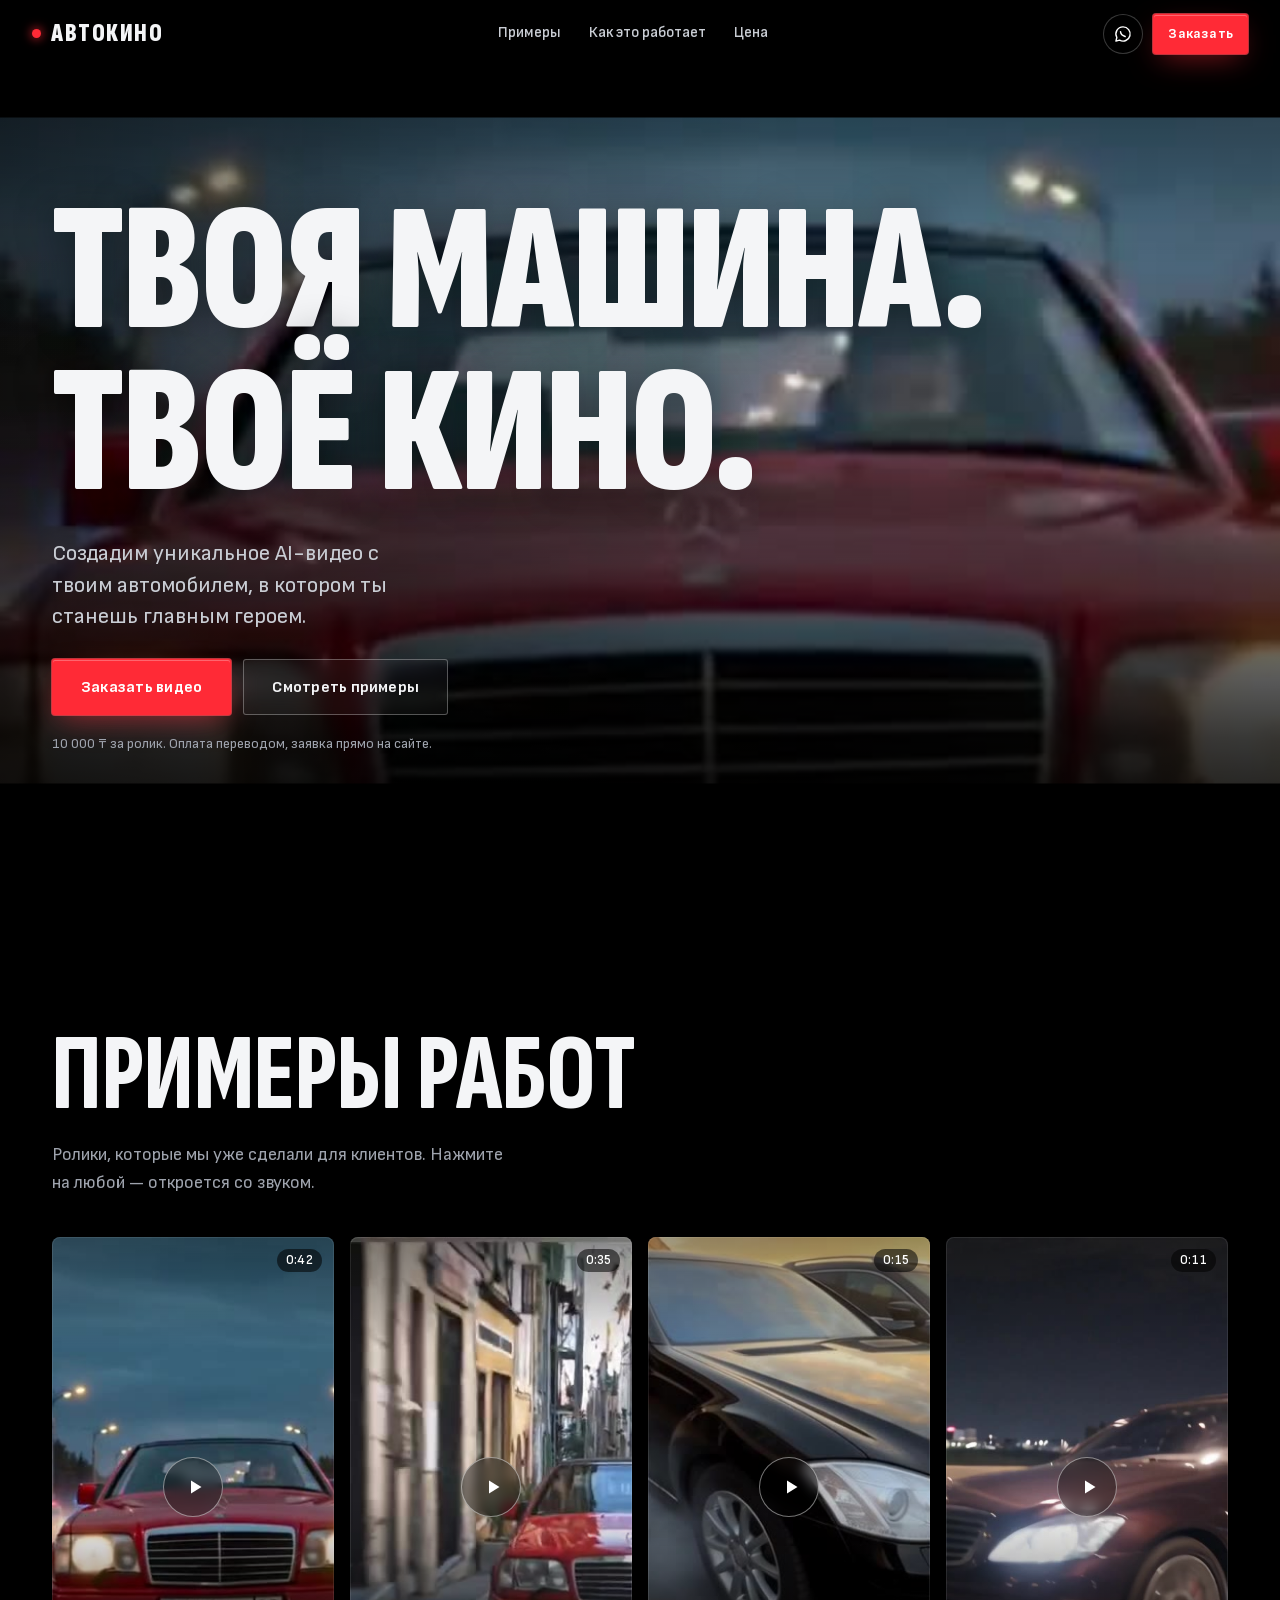
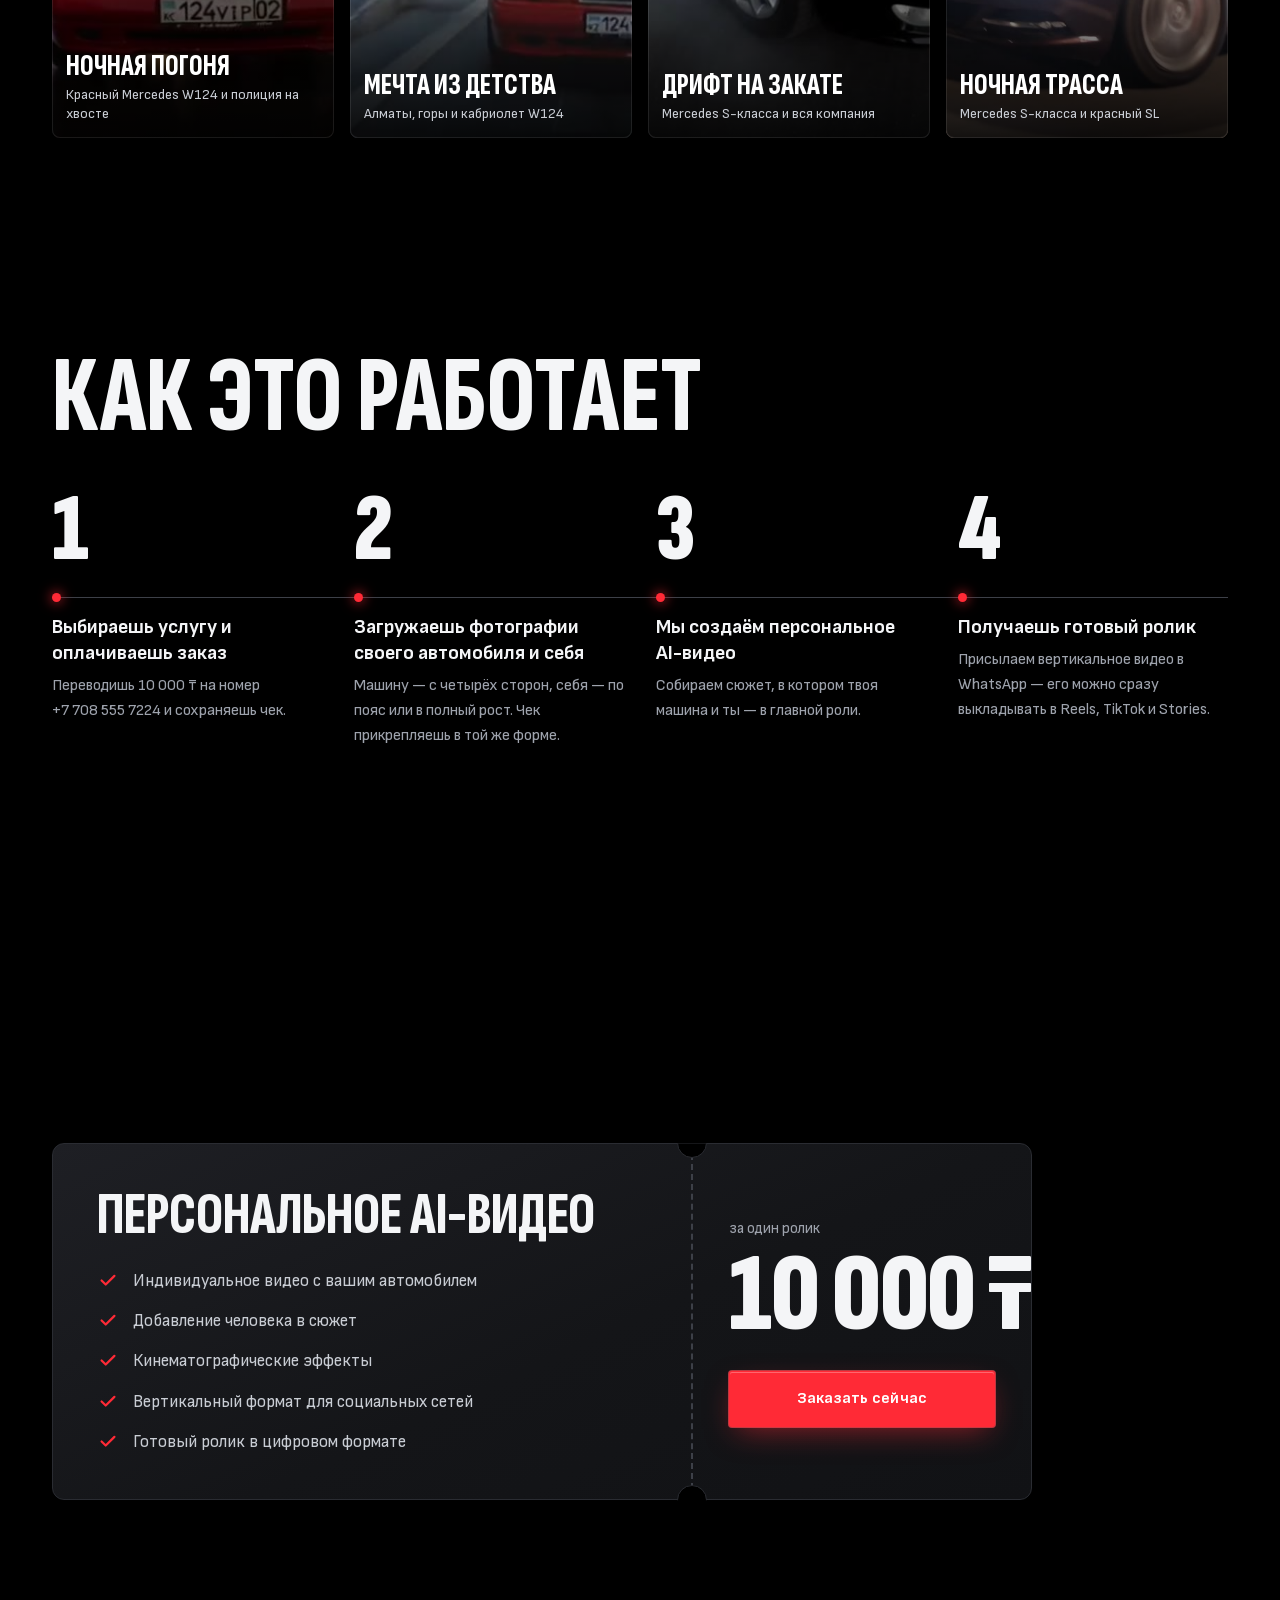
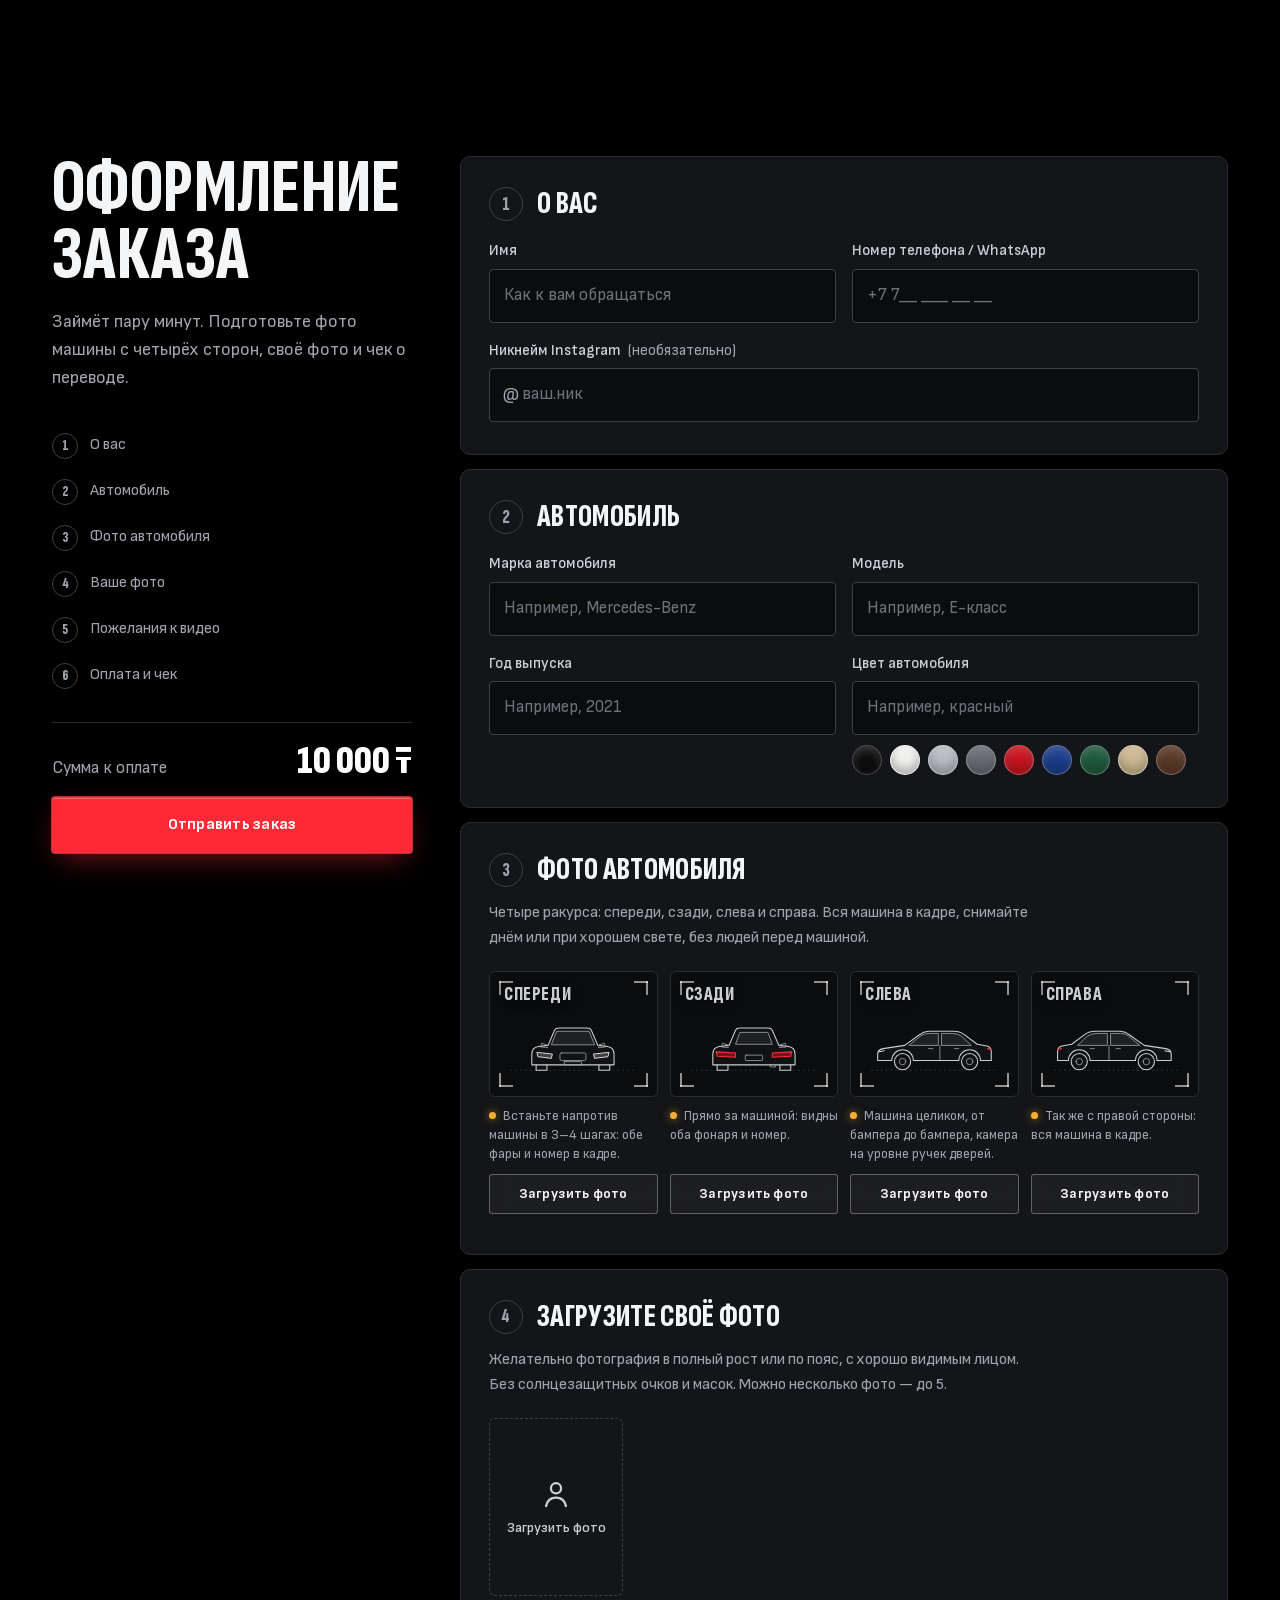
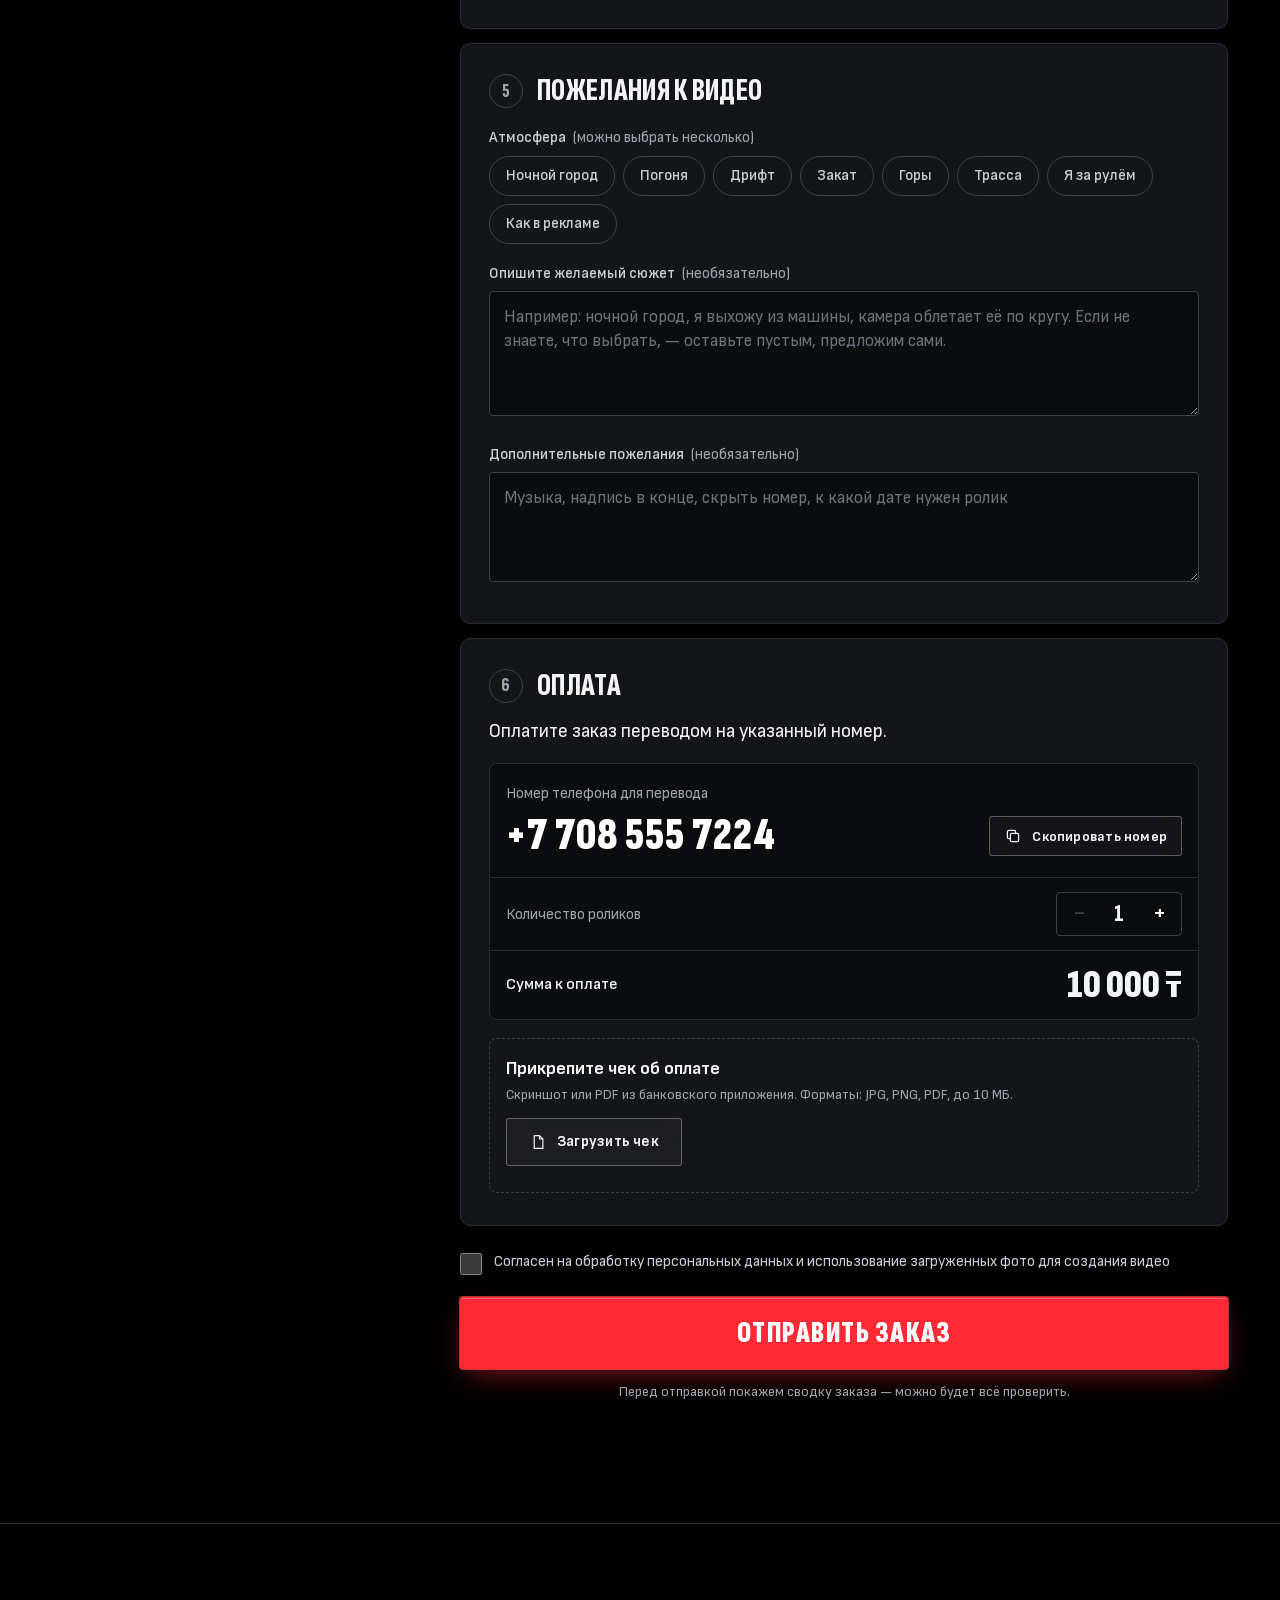
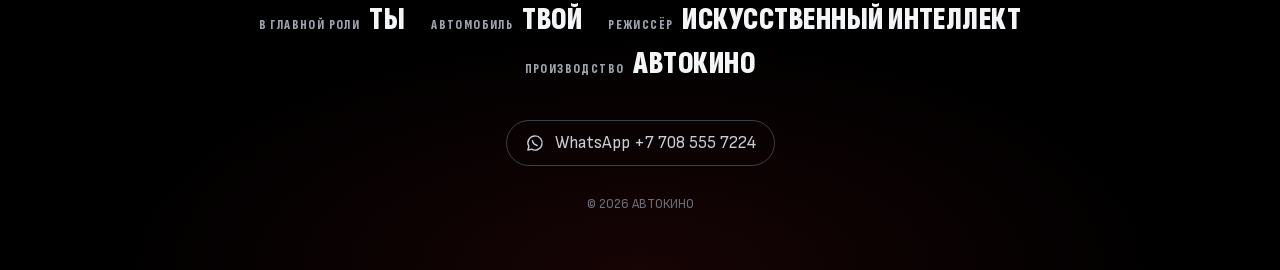
==== autokino/index.html @ 1fabe67d "Add АВТОКИНО: AI car video ordering site with admin and Apps Script backend - Landing: cinematic her" ====
<!doctype html>
<html lang="ru">
<head>
<meta charset="utf-8">
<meta name="viewport" content="width=device-width, initial-scale=1, viewport-fit=cover">
<title>АВТОКИНО — AI-видео с вашим автомобилем</title>
<meta name="description" content="Персональное кинематографичное AI-видео с вашим автомобилем и вами в главной роли. Вертикальный формат для Reels и TikTok. Заказ онлайн за пару минут.">
<meta name="theme-color" content="#000000">
<script>document.documentElement.classList.add('js')</script>
<meta property="og:type" content="website">
<meta property="og:title" content="Твоя машина. Твоё кино.">
<meta property="og:description" content="AI-видео с твоим автомобилем, в котором ты — главный герой.">
<meta property="og:image" content="https://klod358-bot.github.io/RaportsClients/autokino/assets/img/og.jpg">
<meta property="og:locale" content="ru_RU">
<link rel="icon" href="assets/img/favicon.svg" type="image/svg+xml">
<link rel="preload" as="image" href="assets/img/hero.jpg" media="(orientation: landscape)">
<link rel="preload" as="image" href="assets/img/hero-vertical.jpg" media="(orientation: portrait)">
<link rel="preload" href="assets/fonts/sofia-sans-xc-900.woff" as="font" type="font/woff" crossorigin>
<link rel="preload" href="assets/fonts/sofia-sans-400.woff" as="font" type="font/woff" crossorigin>
<link rel="stylesheet" href="assets/css/site.css">
<script src="config.js"></script>
</head>
<body>
<a class="skip" href="#order">Перейти к заказу</a>

<!-- Силуэты автомобиля для подсказок по ракурсам -->
<svg width="0" height="0" style="position:absolute" aria-hidden="true" focusable="false">
  <symbol id="car-side" viewBox="0 0 240 112">
    <path class="g-ground" d="M4 104H236"/>
    <path class="g-body" d="M16 86V74q0-8 10-10l40-6 28-20q6-5 16-6h46q12 0 20 6l24 18 18 3q8 2 8 11v16h-20a20 20 0 0 0-40 0H82a20 20 0 0 0-40 0Z"/>
    <path class="g-glass" d="M74 58l22-18q5-4 14-4h18v22ZM134 36h20q10 0 17 5l18 17h-55Z"/>
    <path class="g-line" d="M131 58v26M110 64h8M158 64h8"/>
    <path class="g-lamp" d="M18 70l10-2"/>
    <path class="g-tail" d="M219 64l7 2"/>
    <circle class="g-body" cx="62" cy="88" r="15"/><circle class="g-line" cx="62" cy="88" r="6"/>
    <circle class="g-body" cx="186" cy="88" r="15"/><circle class="g-line" cx="186" cy="88" r="6"/>
  </symbol>
  <symbol id="car-front" viewBox="0 0 240 112">
    <path class="g-ground" d="M4 104H236"/>
    <path class="g-body" d="M44 94V74q0-12 12-14l18-2 12-28q2-4 8-4h52q6 0 8 4l12 28 18 2q12 2 12 14v20Z"/>
    <path class="g-body" d="M52 94v10h20V94M168 94v10h20V94"/>
    <path class="g-glass" d="M80 57l10-25h60l10 25Z"/>
    <path class="g-lamp" d="M54 71l28 3-2 8-24-3ZM186 71l-28 3 2 8 24-3Z"/>
    <rect class="g-line" x="96" y="72" width="48" height="14" rx="3"/>
    <rect class="g-line" x="104" y="88" width="32" height="6" rx="1"/>
    <path class="g-line" d="M74 58l-12-4-2 7 13 1M166 58l12-4 2 7-13 1"/>
  </symbol>
  <symbol id="car-rear" viewBox="0 0 240 112">
    <path class="g-ground" d="M4 104H236"/>
    <path class="g-body" d="M44 94V74q0-12 12-14l18-2 12-28q2-4 8-4h52q6 0 8 4l12 28 18 2q12 2 12 14v20Z"/>
    <path class="g-body" d="M52 94v10h20V94M168 94v10h20V94"/>
    <path class="g-glass" d="M86 56l8-22h52l8 22Z"/>
    <path class="g-tail" d="M50 70l36 2v8l-34-2ZM190 70l-36 2v8l34-2Z"/>
    <rect class="g-line" x="104" y="76" width="32" height="10" rx="1.5"/>
    <path class="g-line" d="M74 58l-12-4-2 7 13 1M166 58l12-4 2 7-13 1M150 94v4h10v-4"/>
  </symbol>
  <symbol id="i-chat" viewBox="0 0 24 24"><path d="M12 3.5a8.5 8.5 0 0 0-7.4 12.7L3.5 20.5l4.4-1.1A8.5 8.5 0 1 0 12 3.5Z" fill="none" stroke="currentColor" stroke-width="1.7" stroke-linejoin="round"/><path d="M9 9.2c.3 2.6 2.4 4.9 5.6 5.8" fill="none" stroke="currentColor" stroke-width="1.7" stroke-linecap="round"/></symbol>
  <symbol id="i-at" viewBox="0 0 24 24"><circle cx="12" cy="12" r="3.6" fill="none" stroke="currentColor" stroke-width="1.7"/><path d="M15.6 12v1.4a2.6 2.6 0 0 0 5.2 0V12a8.8 8.8 0 1 0-3.6 7.1" fill="none" stroke="currentColor" stroke-width="1.7" stroke-linecap="round"/></symbol>
  <symbol id="i-play" viewBox="0 0 24 24"><path d="M8 5.5v13l10.5-6.5Z" fill="currentColor"/></symbol>
  <symbol id="i-check" viewBox="0 0 24 24"><path d="M5 12.5l4.5 4.5L19 7.5" fill="none" stroke="currentColor" stroke-width="2.4" stroke-linecap="round" stroke-linejoin="round"/></symbol>
  <symbol id="i-close" viewBox="0 0 24 24"><path d="M6 6l12 12M18 6L6 18" fill="none" stroke="currentColor" stroke-width="2" stroke-linecap="round"/></symbol>
  <symbol id="i-plus" viewBox="0 0 24 24"><path d="M12 5v14M5 12h14" fill="none" stroke="currentColor" stroke-width="2" stroke-linecap="round"/></symbol>
  <symbol id="i-up" viewBox="0 0 24 24"><path d="M6 14l6-6 6 6" fill="none" stroke="currentColor" stroke-width="2" stroke-linecap="round" stroke-linejoin="round"/></symbol>
  <symbol id="i-down" viewBox="0 0 24 24"><path d="M6 10l6 6 6-6" fill="none" stroke="currentColor" stroke-width="2" stroke-linecap="round" stroke-linejoin="round"/></symbol>
  <symbol id="i-copy" viewBox="0 0 24 24"><rect x="8.5" y="8.5" width="11" height="11" rx="2" fill="none" stroke="currentColor" stroke-width="1.7"/><path d="M15.5 8.5V6.5a2 2 0 0 0-2-2h-7a2 2 0 0 0-2 2v7a2 2 0 0 0 2 2h2" fill="none" stroke="currentColor" stroke-width="1.7"/></symbol>
  <symbol id="i-doc" viewBox="0 0 24 24"><path d="M7 3.5h7l4.5 4.5v12.5H7Z" fill="none" stroke="currentColor" stroke-width="1.6" stroke-linejoin="round"/><path d="M14 3.5V8h4.5" fill="none" stroke="currentColor" stroke-width="1.6" stroke-linejoin="round"/></symbol>
  <symbol id="i-sound" viewBox="0 0 24 24"><path d="M4 9.5h3.5L12 5.5v13l-4.5-4H4Z" fill="none" stroke="currentColor" stroke-width="1.7" stroke-linejoin="round"/><path d="M15.5 9a4.2 4.2 0 0 1 0 6M18 6.5a7.8 7.8 0 0 1 0 11" fill="none" stroke="currentColor" stroke-width="1.7" stroke-linecap="round"/></symbol>
  <symbol id="i-mute" viewBox="0 0 24 24"><path d="M4 9.5h3.5L12 5.5v13l-4.5-4H4Z" fill="none" stroke="currentColor" stroke-width="1.7" stroke-linejoin="round"/><path d="M15.5 9.5l5 5M20.5 9.5l-5 5" fill="none" stroke="currentColor" stroke-width="1.7" stroke-linecap="round"/></symbol>
  <symbol id="i-person" viewBox="0 0 24 24"><circle cx="12" cy="8" r="3.6" fill="none" stroke="currentColor" stroke-width="1.6"/><path d="M5 20.5c.8-4 3.6-6 7-6s6.2 2 7 6" fill="none" stroke="currentColor" stroke-width="1.6" stroke-linecap="round"/></symbol>
</svg>

<header class="topbar" id="topbar">
  <a class="brand" href="#top" aria-label="На главный экран"><span class="rec" aria-hidden="true"></span><span data-cfg="brand">АВТОКИНО</span></a>
  <nav class="topnav" aria-label="Разделы">
    <a href="#examples">Примеры</a>
    <a href="#how">Как это работает</a>
    <a href="#price">Цена</a>
  </nav>
  <div class="topbar-actions">
    <a class="icon-btn" data-contact="whatsapp" href="#" target="_blank" rel="noopener" aria-label="Написать в WhatsApp" hidden><svg aria-hidden="true"><use href="#i-chat"/></svg></a>
    <a class="icon-btn" data-contact="instagram" href="#" target="_blank" rel="noopener" aria-label="Instagram" hidden><svg aria-hidden="true"><use href="#i-at"/></svg></a>
    <a class="btn btn-red btn-sm topbar-cta" href="#order">Заказать</a>
  </div>
</header>

<main id="top">
  <!-- ГЛАВНЫЙ ЭКРАН -->
  <section class="hero" aria-labelledby="hero-title">
    <div class="hero-media" aria-hidden="true">
      <picture>
        <source media="(orientation: portrait)" srcset="assets/img/hero-vertical.jpg">
        <img class="hero-poster" src="assets/img/hero.jpg" alt="" fetchpriority="high">
      </picture>
      <video class="hero-video" muted playsinline loop preload="none" disablepictureinpicture></video>
      <div class="hero-shade"></div>
    </div>
    <div class="bar bar-top" aria-hidden="true"></div>
    <div class="bar bar-bottom" aria-hidden="true"></div>
    <div class="hero-content">
      <h1 class="hero-title" id="hero-title"><span>Твоя машина.</span> <span>Твоё кино.</span></h1>
      <p class="hero-sub">Создадим уникальное <span class="nowrap">AI-видео</span> с твоим автомобилем, в котором ты станешь главным героем.</p>
      <div class="hero-cta">
        <a class="btn btn-red btn-lg" href="#order">Заказать видео</a>
        <a class="btn btn-ghost btn-lg" href="#examples">Смотреть примеры</a>
      </div>
      <p class="hero-note"><span data-price-text>10 000 ₸</span> за ролик. Оплата переводом, заявка прямо на сайте.</p>
    </div>
  </section>

  <!-- ПРИМЕРЫ -->
  <section class="section examples" id="examples" aria-labelledby="examples-title">
    <div class="wrap">
      <div class="section-head" data-reveal>
        <h2 id="examples-title">Примеры работ</h2>
        <p>Ролики, которые мы уже сделали для клиентов. Нажмите на любой — откроется со звуком.</p>
      </div>
    </div>
    <ul class="reels" id="reels" aria-label="Готовые видео"></ul>
  </section>

  <!-- КАК ЭТО РАБОТАЕТ -->
  <section class="section how" id="how" aria-labelledby="how-title">
    <div class="wrap">
      <div class="section-head" data-reveal>
        <h2 id="how-title">Как это работает</h2>
      </div>
      <ol class="steps" data-reveal>
        <li class="step">
          <span class="step-num" aria-hidden="true">1</span>
          <h3>Выбираешь услугу и оплачиваешь заказ</h3>
          <p>Переводишь <span data-price-text>10 000 ₸</span> на номер <span class="nowrap" data-cfg="payment.phone">+7 708 555 7224</span> и сохраняешь чек.</p>
        </li>
        <li class="step">
          <span class="step-num" aria-hidden="true">2</span>
          <h3>Загружаешь фотографии своего автомобиля и себя</h3>
          <p>Машину — с четырёх сторон, себя — по пояс или в полный рост. Чек прикрепляешь в той же форме.</p>
        </li>
        <li class="step">
          <span class="step-num" aria-hidden="true">3</span>
          <h3>Мы создаём персональное <span class="nowrap">AI-видео</span></h3>
          <p>Собираем сюжет, в котором твоя машина и ты — в главной роли.</p>
        </li>
        <li class="step">
          <span class="step-num" aria-hidden="true">4</span>
          <h3>Получаешь готовый ролик</h3>
          <p>Присылаем вертикальное видео в WhatsApp — его можно сразу выкладывать в Reels, TikTok и Stories.</p>
        </li>
      </ol>
    </div>
  </section>

  <!-- СТОИМОСТЬ -->
  <section class="section price" id="price" aria-labelledby="price-title">
    <div class="wrap">
      <div class="section-head" data-reveal>
        <h2 id="price-title">Стоимость</h2>
      </div>
      <article class="ticket" data-reveal>
        <div class="ticket-main">
          <h3>Персональное <span class="nowrap">AI-видео</span></h3>
          <ul class="ticket-list">
            <li><svg aria-hidden="true"><use href="#i-check"/></svg>Индивидуальное видео с вашим автомобилем</li>
            <li><svg aria-hidden="true"><use href="#i-check"/></svg>Добавление человека в сюжет</li>
            <li><svg aria-hidden="true"><use href="#i-check"/></svg>Кинематографические эффекты</li>
            <li><svg aria-hidden="true"><use href="#i-check"/></svg>Вертикальный формат для социальных сетей</li>
            <li><svg aria-hidden="true"><use href="#i-check"/></svg>Готовый ролик в цифровом формате</li>
          </ul>
        </div>
        <div class="ticket-stub">
          <p class="ticket-caption">за один ролик</p>
          <p class="ticket-price" data-price-text>10 000 ₸</p>
          <a class="btn btn-red btn-lg btn-block" href="#order">Заказать сейчас</a>
        </div>
      </article>
    </div>
  </section>

  <!-- ЗАКАЗ -->
  <section class="section order" id="order" aria-labelledby="order-title">
    <div class="wrap order-layout">
      <aside class="order-aside">
        <div class="order-aside-inner">
          <h2 id="order-title">Оформление заказа</h2>
          <p class="order-intro">Займёт пару минут. Подготовьте фото машины с четырёх сторон, своё фото и чек о переводе.</p>
          <ol class="progress" id="progressList" aria-label="Что осталось заполнить">
            <li data-step="client">О вас</li>
            <li data-step="car">Автомобиль</li>
            <li data-step="carPhotos">Фото автомобиля</li>
            <li data-step="person">Ваше фото</li>
            <li data-step="story">Пожелания к видео</li>
            <li data-step="payment">Оплата и чек</li>
          </ol>
          <div class="aside-total">
            <span>Сумма к оплате</span>
            <strong data-total>10 000 ₸</strong>
          </div>
          <button type="submit" form="orderForm" class="btn btn-red btn-lg btn-block aside-submit">Отправить заказ</button>
        </div>
      </aside>

      <form class="order-form" id="orderForm" novalidate autocomplete="on">
        <!-- 1. О вас -->
        <section class="panel" id="sec-client" aria-labelledby="h-client" data-step-panel="client">
          <h3 class="panel-head" id="h-client"><span class="panel-num">1</span>О вас</h3>
          <div class="fields two">
            <div class="field">
              <label for="f-name">Имя</label>
              <input id="f-name" name="name" type="text" autocomplete="name" required maxlength="80" placeholder="Как к вам обращаться">
              <p class="field-error" id="e-name"></p>
            </div>
            <div class="field">
              <label for="f-phone">Номер телефона / WhatsApp</label>
              <input id="f-phone" name="phone" type="tel" inputmode="tel" autocomplete="tel" required maxlength="22" placeholder="+7 7__ ___ __ __">
              <p class="field-error" id="e-phone"></p>
            </div>
            <div class="field span-2">
              <label for="f-instagram">Никнейм Instagram <span class="optional">необязательно</span></label>
              <div class="input-prefix"><span aria-hidden="true">@</span><input id="f-instagram" name="instagram" type="text" autocomplete="off" autocapitalize="none" spellcheck="false" maxlength="40" placeholder="ваш.ник"></div>
            </div>
          </div>
        </section>

        <!-- 2. Автомобиль -->
        <section class="panel" id="sec-car" aria-labelledby="h-car" data-step-panel="car">
          <h3 class="panel-head" id="h-car"><span class="panel-num">2</span>Автомобиль</h3>
          <div class="fields two">
            <div class="field">
              <label for="f-brand">Марка автомобиля</label>
              <input id="f-brand" name="brand" type="text" list="brands" required maxlength="40" placeholder="Например, Mercedes-Benz" autocomplete="off">
              <datalist id="brands"></datalist>
              <p class="field-error" id="e-brand"></p>
            </div>
            <div class="field">
              <label for="f-model">Модель</label>
              <input id="f-model" name="model" type="text" required maxlength="40" placeholder="Например, E-класс" autocomplete="off">
              <p class="field-error" id="e-model"></p>
            </div>
            <div class="field">
              <label for="f-year">Год выпуска</label>
              <input id="f-year" name="year" type="text" inputmode="numeric" pattern="[0-9]*" required maxlength="4" placeholder="Например, 2021" autocomplete="off">
              <p class="field-error" id="e-year"></p>
            </div>
            <div class="field">
              <label for="f-color">Цвет автомобиля</label>
              <input id="f-color" name="color" type="text" required maxlength="40" placeholder="Например, красный" autocomplete="off">
              <div class="swatches" id="swatches" aria-label="Быстрый выбор цвета"></div>
              <p class="field-error" id="e-color"></p>
            </div>
          </div>
        </section>

        <!-- 3. Фото автомобиля -->
        <section class="panel" id="sec-carPhotos" aria-labelledby="h-carPhotos" data-step-panel="carPhotos">
          <h3 class="panel-head" id="h-carPhotos"><span class="panel-num">3</span>Фото автомобиля</h3>
          <p class="panel-lead">Четыре ракурса: спереди, сзади, слева и справа. Вся машина в кадре, снимайте днём или при хорошем свете, без людей перед машиной.</p>
          <div class="shots" id="carShots"></div>
        </section>

        <!-- 4. Ваше фото -->
        <section class="panel" id="sec-person" aria-labelledby="h-person" data-step-panel="person">
          <h3 class="panel-head" id="h-person"><span class="panel-num">4</span>Загрузите своё фото</h3>
          <p class="panel-lead">Желательно фотография в полный рост или по пояс, с хорошо видимым лицом. Без солнцезащитных очков и масок. Можно несколько фото — до <span data-cfg="upload.maxPersonPhotos">5</span>.</p>
          <div class="people" id="people">
            <label class="people-add" id="peopleAdd">
              <input type="file" accept="image/*" multiple class="sr-only" id="f-person" aria-describedby="e-person">
              <svg aria-hidden="true"><use href="#i-person"/></svg>
              <span class="people-add-text">Загрузить фото</span>
            </label>
          </div>
          <p class="field-error" id="e-person"></p>
        </section>

        <!-- 5. Пожелания -->
        <section class="panel" id="sec-story" aria-labelledby="h-story" data-step-panel="story">
          <h3 class="panel-head" id="h-story"><span class="panel-num">5</span>Пожелания к видео</h3>
          <div class="field">
            <span class="label" id="l-moods">Атмосфера <span class="optional">можно выбрать несколько</span></span>
            <div class="chips" id="moods" role="group" aria-labelledby="l-moods"></div>
          </div>
          <div class="field">
            <label for="f-story">Опишите желаемый сюжет <span class="optional">необязательно</span></label>
            <textarea id="f-story" name="story" rows="4" maxlength="2000" placeholder="Например: ночной город, я выхожу из машины, камера облетает её по кругу. Если не знаете, что выбрать, — оставьте пустым, предложим сами."></textarea>
          </div>
          <div class="field">
            <label for="f-wishes">Дополнительные пожелания <span class="optional">необязательно</span></label>
            <textarea id="f-wishes" name="wishes" rows="3" maxlength="1500" placeholder="Музыка, надпись в конце, скрыть номер, к какой дате нужен ролик"></textarea>
          </div>
        </section>

        <!-- 6. Оплата -->
        <section class="panel panel-pay" id="sec-payment" aria-labelledby="h-payment" data-step-panel="payment">
          <h3 class="panel-head" id="h-payment"><span class="panel-num">6</span>Оплата</h3>
          <p class="pay-lead">Оплатите заказ переводом на указанный номер.</p>
          <dl class="pay">
            <div class="pay-row pay-phone">
              <dt>Номер телефона для перевода</dt>
              <dd><span class="pay-number" data-cfg="payment.phone">+7 708 555 7224</span>
                <button type="button" class="btn btn-ghost btn-sm" id="copyPhone"><svg aria-hidden="true"><use href="#i-copy"/></svg><span>Скопировать номер</span></button></dd>
            </div>
            <div class="pay-row" data-if="payment.recipient" hidden><dt>Получатель</dt><dd data-cfg="payment.recipient"></dd></div>
            <div class="pay-row" data-if="payment.bank" hidden><dt>Банк</dt><dd data-cfg="payment.bank"></dd></div>
            <div class="pay-row">
              <dt id="l-qty">Количество роликов</dt>
              <dd>
                <div class="stepper" role="group" aria-labelledby="l-qty">
                  <button type="button" class="stepper-btn" data-qty="-1" aria-label="Меньше">−</button>
                  <output id="qty" aria-live="polite">1</output>
                  <button type="button" class="stepper-btn" data-qty="1" aria-label="Больше">+</button>
                </div>
              </dd>
            </div>
            <div class="pay-row pay-total"><dt>Сумма к оплате</dt><dd data-total>10 000 ₸</dd></div>
          </dl>

          <div class="receipt" id="receipt">
            <div class="receipt-head">
              <h4 id="l-receipt">Прикрепите чек об оплате</h4>
              <p class="hint">Скриншот или PDF из банковского приложения. Форматы: JPG, PNG, PDF, до <span data-cfg="upload.maxReceiptMB">10</span> МБ.</p>
            </div>
            <div class="receipt-body">
              <div class="receipt-preview" id="receiptPreview" hidden></div>
              <div class="receipt-actions">
                <label class="btn btn-ghost" id="receiptPick">
                  <input type="file" id="f-receipt" class="sr-only" accept="image/jpeg,image/png,application/pdf,.jpg,.jpeg,.png,.pdf" aria-labelledby="l-receipt" aria-describedby="e-receipt">
                  <svg aria-hidden="true"><use href="#i-doc"/></svg><span>Загрузить чек</span>
                </label>
                <button type="button" class="link-btn" id="receiptRemove" hidden>Удалить</button>
              </div>
            </div>
            <p class="field-error" id="e-receipt"></p>
          </div>
        </section>

        <div class="final">
          <label class="consent">
            <input type="checkbox" id="f-consent" name="consent" required>
            <span>Согласен на обработку персональных данных и использование загруженных фото для создания видео</span>
          </label>
          <p class="field-error" id="e-consent"></p>
          <div class="hp" aria-hidden="true"><label>Не заполняйте это поле <input type="text" name="website" tabindex="-1" autocomplete="off"></label></div>
          <button type="submit" class="btn btn-red btn-xl btn-block" id="submitBtn">Отправить заказ</button>
          <p class="final-note">Перед отправкой покажем сводку заказа — можно будет всё проверить.</p>
        </div>
      </form>
    </div>
  </section>
</main>

<footer class="credits">
  <div class="wrap">
    <p class="billing" aria-label="Титры">
      <span class="b-row"><span class="b-role">в главной роли</span> <span class="b-name">ты</span></span>
      <span class="b-row"><span class="b-role">автомобиль</span> <span class="b-name">твой</span></span>
      <span class="b-row"><span class="b-role">режиссёр</span> <span class="b-name">искусственный интеллект</span></span>
      <span class="b-row"><span class="b-role">производство</span> <span class="b-name" data-cfg="brand">АВТОКИНО</span></span>
    </p>
    <div class="credits-contacts">
      <a class="contact-link" data-contact="whatsapp" href="#" target="_blank" rel="noopener" hidden><svg aria-hidden="true"><use href="#i-chat"/></svg><span>WhatsApp <span data-cfg="contacts.whatsapp"></span></span></a>
      <a class="contact-link" data-contact="instagram" href="#" target="_blank" rel="noopener" hidden><svg aria-hidden="true"><use href="#i-at"/></svg><span>Instagram</span></a>
    </div>
    <p class="copyright">© <span id="year">2026</span> <span data-cfg="brand">АВТОКИНО</span></p>
  </div>
</footer>

<!-- Плавающая панель на телефоне -->
<div class="dock" id="dock" aria-hidden="true">
  <div class="dock-info">
    <span class="dock-label" id="dockLabel">Ролик с вашей машиной</span>
    <strong class="dock-sum" data-total>10 000 ₸</strong>
  </div>
  <a class="btn btn-red dock-btn" id="dockBtn" href="#order" tabindex="-1">Заказать видео</a>
</div>

<!-- Просмотр видео -->
<dialog class="viewer" id="viewer" aria-label="Просмотр видео">
  <div class="viewer-bg" aria-hidden="true"><img alt="" id="viewerBg"></div>
  <video class="viewer-video" id="viewerVideo" playsinline preload="auto"></video>
  <div class="viewer-paused" id="viewerPaused" hidden><svg aria-hidden="true"><use href="#i-play"/></svg></div>
  <div class="viewer-top">
    <p class="viewer-count" id="viewerCount"></p>
    <div class="viewer-tools">
      <button type="button" class="icon-btn icon-btn-lg" id="viewerSound" aria-label="Выключить звук"><svg aria-hidden="true"><use href="#i-sound"/></svg></button>
      <button type="button" class="icon-btn icon-btn-lg" data-close aria-label="Закрыть"><svg aria-hidden="true"><use href="#i-close"/></svg></button>
    </div>
  </div>
  <div class="viewer-side">
    <button type="button" class="icon-btn icon-btn-lg" id="viewerPrev" aria-label="Предыдущее видео"><svg aria-hidden="true"><use href="#i-up"/></svg></button>
    <button type="button" class="icon-btn icon-btn-lg" id="viewerNext" aria-label="Следующее видео"><svg aria-hidden="true"><use href="#i-down"/></svg></button>
  </div>
  <div class="viewer-bottom">
    <div class="viewer-caption"><strong id="viewerTitle"></strong><span id="viewerNote"></span></div>
    <button type="button" class="btn btn-red" id="viewerOrder">Хочу такое же</button>
  </div>
  <div class="viewer-progress" id="viewerProgress" role="slider" aria-label="Перемотка" aria-valuemin="0" aria-valuemax="100" aria-valuenow="0" tabindex="0"><span><i id="viewerBar"></i></span></div>
</dialog>

<!-- Сводка заказа -->
<dialog class="sheet" id="summary" aria-labelledby="summaryTitle">
  <div class="sheet-inner">
    <div class="sheet-head">
      <h2 id="summaryTitle">Проверьте заказ</h2>
      <button type="button" class="icon-btn" data-close aria-label="Закрыть"><svg aria-hidden="true"><use href="#i-close"/></svg></button>
    </div>
    <div class="sheet-body" id="summaryBody"></div>
    <div class="sheet-status" id="sendStatus" hidden>
      <div class="loader" aria-hidden="true"><span></span></div>
      <p class="sheet-status-title" id="sendTitle">Отправляем заказ…</p>
      <p class="sheet-status-text" id="sendText">Не закрывайте страницу.</p>
    </div>
    <div class="sheet-foot" id="summaryFoot">
      <button type="button" class="btn btn-ghost" data-close>Изменить</button>
      <button type="button" class="btn btn-red btn-lg" id="confirmSend">Подтвердить и отправить</button>
    </div>
  </div>
</dialog>

<!-- Заявка принята -->
<div class="finale" id="finale" role="dialog" aria-modal="true" aria-labelledby="finaleTitle" hidden>
  <div class="bar bar-top" aria-hidden="true"></div>
  <div class="bar bar-bottom" aria-hidden="true"></div>
  <div class="finale-inner">
    <p class="finale-num" id="finaleNum"></p>
    <h2 class="finale-title" id="finaleTitle" tabindex="-1">Заявка принята!</h2>
    <p class="finale-text">Спасибо за заказ! Мы получили ваши фотографии и чек оплаты. Скоро свяжемся с вами для подтверждения заказа.</p>
    <div class="finale-actions">
      <a class="btn btn-red btn-lg" id="finaleWa" href="#" target="_blank" rel="noopener" hidden>Написать в WhatsApp</a>
      <button type="button" class="btn btn-ghost btn-lg" id="finaleClose">Вернуться на сайт</button>
    </div>
  </div>
</div>

<div class="toast" id="toast" role="status" aria-live="polite"></div>

<script src="assets/js/common.js"></script>
<script src="assets/js/app.js"></script>
</body>
</html>
---- autokino/assets/css/site.css ----
/* ==========================================================
   АВТОКИНО — стили сайта
   Свет как в машине: красный — стоп-сигнал (действие),
   янтарный — поворотник (подсказки), белый — фары (фокус).
   ========================================================== */

/* Шрифты Sofia Sans (OFL), урезаны до латиницы и кириллицы, с добавленным знаком ₸ */
@font-face { font-family: "Sofia Sans"; src: url("../fonts/sofia-sans-400.woff") format("woff"); font-weight: 400; font-display: swap; }
@font-face { font-family: "Sofia Sans"; src: url("../fonts/sofia-sans-600.woff") format("woff"); font-weight: 500 600; font-display: swap; }
@font-face { font-family: "Sofia Sans"; src: url("../fonts/sofia-sans-700.woff") format("woff"); font-weight: 700; font-display: swap; }
@font-face { font-family: "Sofia Sans XC"; src: url("../fonts/sofia-sans-xc-800.woff") format("woff"); font-weight: 600 800; font-display: swap; }
@font-face { font-family: "Sofia Sans XC"; src: url("../fonts/sofia-sans-xc-900.woff") format("woff"); font-weight: 900; font-display: swap; }

:root {
  --black: #000;
  --graphite: #141518;
  --graphite-2: #1b1c20;
  --graphite-3: #24262b;
  --well: #0b0c0e;
  --line: #2a2c32;
  --line-strong: #3d4048;
  --chrome: #9ea3ad;
  --chrome-2: #c9cdd4;
  --white: #f4f5f7;
  --red: #ff2a36;
  --red-hot: #ff4652;
  --red-glow: rgba(255, 42, 54, .55);
  --red-error: #ff6b74;
  --amber: #ffad33;

  --font-display: "Sofia Sans XC", "Arial Narrow", "Roboto Condensed", "DejaVu Sans Condensed", sans-serif;
  --font-body: "Sofia Sans", system-ui, -apple-system, "Segoe UI", Roboto, sans-serif;

  --gutter: 16px;
  --topbar-h: 60px;
  --bar-h: 7svh;
  --ease-film: cubic-bezier(.72, 0, .18, 1);

  color-scheme: dark;
}
@media (min-width: 768px) { :root { --gutter: 32px; --topbar-h: 68px; } }
@media (orientation: landscape) and (min-width: 768px) {
  :root { --bar-h: clamp(28px, calc((100svh - 100vw / 2.39) / 2), 13svh); }
}

*, *::before, *::after { box-sizing: border-box; }
html { -webkit-text-size-adjust: 100%; scroll-behavior: smooth; scroll-padding-top: calc(var(--topbar-h) + 12px); }
body {
  margin: 0;
  background: var(--black);
  color: var(--white);
  font: 400 17px/1.55 var(--font-body);
  -webkit-font-smoothing: antialiased;
  overflow-x: hidden;
}
img, video, svg { display: block; max-width: 100%; }
a { color: inherit; }
button { font: inherit; color: inherit; }
p { margin: 0; }
h1, h2, h3, h4 { margin: 0; font-weight: inherit; }
[hidden] { display: none !important; }
.nowrap { white-space: nowrap; }

.sr-only {
  position: absolute !important; width: 1px; height: 1px; padding: 0; margin: -1px;
  overflow: hidden; clip: rect(0 0 0 0); white-space: nowrap; border: 0;
}
.skip {
  position: fixed; left: 12px; top: -60px; z-index: 200; padding: 10px 16px;
  background: #fff; color: #000; border-radius: 3px; font-weight: 700; text-decoration: none;
}
.skip:focus { top: 12px; }

:focus-visible { outline: 2px solid #fff; outline-offset: 3px; }

.wrap { max-width: 1240px; margin: 0 auto; padding: 0 var(--gutter); }

/* ---------- Кнопки ---------- */
.btn {
  display: inline-flex; align-items: center; justify-content: center; gap: 10px;
  min-height: 48px; padding: 0 22px;
  border: 1px solid transparent; border-radius: 3px;
  font: 700 15px/1.1 var(--font-body); letter-spacing: .015em;
  text-decoration: none; text-align: center; cursor: pointer;
  transition: box-shadow .3s ease, background-color .3s ease, border-color .3s ease, transform .12s ease;
  -webkit-tap-highlight-color: transparent;
  user-select: none;
}
.btn svg { width: 18px; height: 18px; flex: none; }
.btn:active { transform: translateY(1px); }
.btn-red {
  background: var(--red); color: #fff;
  box-shadow: 0 0 0 1px rgba(255, 70, 82, .7), 0 10px 30px -8px var(--red-glow), inset 0 1px 0 rgba(255, 255, 255, .28);
}
.btn-red:hover, .btn-red:focus-visible {
  background: var(--red-hot);
  box-shadow: 0 0 0 1px rgba(255, 120, 128, .95), 0 12px 44px -6px rgba(255, 42, 54, .85), 0 0 90px -12px rgba(255, 42, 54, .7), inset 0 1px 0 rgba(255, 255, 255, .35);
}
.btn-ghost {
  background: rgba(255, 255, 255, .04); color: var(--white);
  border-color: rgba(255, 255, 255, .3);
  -webkit-backdrop-filter: blur(8px); backdrop-filter: blur(8px);
}
.btn-ghost:hover, .btn-ghost:focus-visible {
  border-color: #fff; background: rgba(255, 255, 255, .08);
  box-shadow: 0 0 28px -8px rgba(255, 255, 255, .55);
}
.btn-sm { min-height: 40px; padding: 0 14px; font-size: 14px; }
.btn-lg { min-height: 56px; padding: 0 28px; font-size: 16px; }
.btn-xl {
  min-height: 72px; padding: 0 28px;
  font: 900 30px/1 var(--font-display); text-transform: uppercase; letter-spacing: .05em;
}
.btn-block { width: 100%; }
.btn[disabled] { opacity: .55; pointer-events: none; }

.icon-btn {
  display: inline-grid; place-items: center; width: 40px; height: 40px; flex: none;
  border-radius: 50%; border: 1px solid rgba(255, 255, 255, .22);
  background: rgba(0, 0, 0, .35); color: #fff; cursor: pointer; text-decoration: none;
  -webkit-backdrop-filter: blur(8px); backdrop-filter: blur(8px);
  transition: border-color .25s, background-color .25s;
}
.icon-btn svg { width: 20px; height: 20px; }
.icon-btn:hover { border-color: #fff; background: rgba(255, 255, 255, .1); }
.icon-btn-lg { width: 48px; height: 48px; }
.icon-btn-lg svg { width: 24px; height: 24px; }

.link-btn {
  background: none; border: 0; padding: 6px 2px; cursor: pointer;
  color: var(--chrome-2); font-size: 15px; text-decoration: underline; text-underline-offset: 3px;
}
.link-btn:hover { color: #fff; }

/* ---------- Шапка ---------- */
.topbar {
  position: fixed; inset: 0 0 auto 0; z-index: 50;
  height: calc(var(--topbar-h) + env(safe-area-inset-top));
  padding: env(safe-area-inset-top) var(--gutter) 0;
  display: flex; align-items: center; justify-content: space-between; gap: 16px;
  transition: background-color .35s ease, border-color .35s ease;
  border-bottom: 1px solid transparent;
}
.topbar.is-solid {
  background: rgba(0, 0, 0, .78);
  -webkit-backdrop-filter: blur(14px) saturate(1.2); backdrop-filter: blur(14px) saturate(1.2);
  border-bottom-color: var(--line);
}
.brand {
  display: inline-flex; align-items: center; gap: 10px; text-decoration: none;
  font: 900 26px/1 var(--font-display); letter-spacing: .06em; text-transform: uppercase;
}
.rec {
  width: 9px; height: 9px; border-radius: 50%; background: var(--red);
  box-shadow: 0 0 10px 2px var(--red-glow);
}
.topnav { display: none; gap: 28px; }
.topnav a {
  text-decoration: none; color: var(--chrome-2); font-size: 15px; font-weight: 500;
  padding: 8px 0; border-bottom: 1px solid transparent; transition: color .2s, border-color .2s;
}
.topnav a:hover { color: #fff; border-bottom-color: rgba(255, 255, 255, .5); }
.topbar-actions { display: flex; align-items: center; gap: 10px; }
@media (min-width: 960px) { .topnav { display: flex; } }
@media (max-width: 380px) { .topbar-actions .icon-btn { display: none; } }

/* ---------- Главный экран ---------- */
.hero {
  position: relative; display: flex; align-items: flex-end;
  height: 100vh; height: 100svh; min-height: 600px; max-height: 1200px;
  overflow: hidden; background: #000; isolation: isolate;
}
.hero-media { position: absolute; inset: 0; z-index: -1; }
.hero-poster, .hero-video {
  position: absolute; inset: 0; width: 100%; height: 100%; object-fit: cover;
}
.hero-video { opacity: 0; transition: opacity 1.4s ease; }
.hero-video.is-playing { opacity: 1; }
.hero-shade {
  position: absolute; inset: 0;
  background:
    linear-gradient(180deg, rgba(0, 0, 0, .55) 0%, rgba(0, 0, 0, 0) 26%, rgba(0, 0, 0, .1) 48%, rgba(0, 0, 0, .78) 82%, #000 100%),
    linear-gradient(90deg, rgba(0, 0, 0, .55) 0%, rgba(0, 0, 0, 0) 60%);
}
.bar {
  position: absolute; left: 0; right: 0; z-index: 2; height: 50.5%;
  background: #000; pointer-events: none;
  transition: transform 1.5s var(--ease-film);
}
.bar-top { top: 0; transform: translateY(calc(-100% + var(--bar-h))); }
.bar-bottom { bottom: 0; transform: translateY(calc(100% - var(--bar-h))); }
.js .hero:not(.is-open) .bar { transform: none; }

.hero-content {
  position: relative; z-index: 3; width: 100%; max-width: 1240px; margin: 0 auto;
  padding: 0 var(--gutter) calc(var(--bar-h) + 28px);
  transition: opacity 1s ease .55s, transform 1.1s var(--ease-film) .45s;
}
.js .hero:not(.is-open) .hero-content { opacity: 0; transform: translateY(18px); }
.hero-title {
  font: 900 clamp(64px, 19vw, 180px)/.9 var(--font-display);
  text-transform: uppercase; letter-spacing: -.005em;
  margin: 0 0 22px;
  text-shadow: 0 2px 40px rgba(0, 0, 0, .45);
}
.hero-title span { display: block; }
.hero-sub {
  max-width: 30ch; font-size: clamp(18px, 2.2vw, 22px); line-height: 1.45; color: var(--chrome-2);
  margin-bottom: 26px;
}
.hero-cta { display: flex; flex-wrap: wrap; gap: 12px; }
.hero-cta .btn { flex: 1 1 200px; }
@media (min-width: 640px) { .hero-cta .btn { flex: 0 0 auto; } }
.hero-note { margin-top: 18px; font-size: 14px; color: var(--chrome); }

/* ---------- Секции ---------- */
.section { padding: 88px 0; }
@media (min-width: 1024px) { .section { padding: 128px 0; } }
.section-head h2, .order-aside h2 {
  font: 800 clamp(52px, 12vw, 108px)/.88 var(--font-display);
  text-transform: uppercase; letter-spacing: .005em;
}
.section-head p { margin-top: 18px; max-width: 46ch; color: var(--chrome); font-size: 18px; }

/* появление при прокрутке: кадр раскрывается от центра, как шторка объектива */
[data-reveal] { transition: clip-path 1.1s var(--ease-film), opacity .8s ease, transform 1.1s var(--ease-film); }
.js [data-reveal]:not(.is-in) { clip-path: inset(45% 0 45% 0); opacity: 0; transform: translateY(24px); }

/* ---------- Примеры ---------- */
.examples { padding-bottom: 72px; }
.reels {
  list-style: none; margin: 40px 0 0; padding: 0 var(--gutter) 12px;
  display: grid; grid-auto-flow: column; grid-auto-columns: min(64vw, 300px); gap: 12px;
  overflow-x: auto; overscroll-behavior-x: contain;
  scroll-snap-type: x mandatory; scroll-padding-inline: var(--gutter);
  scrollbar-width: none;
}
.reels::-webkit-scrollbar { display: none; }
@media (min-width: 1024px) {
  .reels {
    grid-auto-flow: row; grid-template-columns: repeat(4, minmax(0, 1fr)); grid-auto-columns: auto;
    max-width: 1240px; margin-inline: auto; gap: 16px; overflow: visible;
  }
}
.reels > li { scroll-snap-align: start; }
.reel {
  position: relative; display: block; width: 100%; aspect-ratio: 9 / 16;
  padding: 0; border: 0; border-radius: 8px; overflow: hidden; cursor: pointer;
  background: var(--graphite); color: #fff; text-align: left; isolation: isolate;
}
.reel-media, .reel-media img, .reel-media video {
  position: absolute; inset: 0; width: 100%; height: 100%; object-fit: cover;
}
.reel-media { z-index: -1; transition: transform 1.2s var(--ease-film); }
.reel-media video { opacity: 0; transition: opacity .5s ease; }
.reel.is-previewing .reel-media video { opacity: 1; }
.reel::before {
  content: ""; position: absolute; inset: 0; z-index: 0; pointer-events: none;
  background: linear-gradient(180deg, rgba(0, 0, 0, .35) 0%, rgba(0, 0, 0, 0) 22%, rgba(0, 0, 0, 0) 52%, rgba(0, 0, 0, .88) 100%);
}
.reel::after {
  content: ""; position: absolute; inset: 0; border-radius: inherit; pointer-events: none;
  box-shadow: inset 0 0 0 1px rgba(255, 255, 255, .09);
  transition: box-shadow .4s ease;
}
.reel:hover .reel-media { transform: scale(1.04); }
.reel:hover::after, .reel:focus-visible::after { box-shadow: inset 0 0 0 1px rgba(255, 255, 255, .35), inset 0 -60px 80px -40px rgba(255, 42, 54, .35); }
.reel-time {
  position: absolute; top: 12px; right: 12px; z-index: 1;
  padding: 4px 9px; border-radius: 99px; background: rgba(0, 0, 0, .55);
  font: 600 13px/1.2 var(--font-body); font-variant-numeric: tabular-nums;
}
.reel-play {
  position: absolute; left: 50%; top: 50%; z-index: 1; translate: -50% -50%;
  width: 60px; height: 60px; border-radius: 50%; display: grid; place-items: center;
  background: rgba(0, 0, 0, .35); border: 1px solid rgba(255, 255, 255, .45);
  -webkit-backdrop-filter: blur(6px); backdrop-filter: blur(6px);
  transition: opacity .35s ease, transform .35s ease;
}
.reel-play svg { width: 24px; height: 24px; margin-left: 3px; }
.reel.is-previewing .reel-play { opacity: 0; transform: scale(.85); }
.reel-meta { position: absolute; left: 14px; right: 14px; bottom: 14px; z-index: 1; }
.reel-title { display: block; font: 800 30px/.95 var(--font-display); text-transform: uppercase; }
.reel-note { display: block; margin-top: 6px; font-size: 14px; line-height: 1.35; color: var(--chrome-2); }

/* ---------- Как это работает ---------- */
.steps {
  list-style: none; margin: 48px 0 0; padding: 0;
  display: grid; gap: 0;
}
.step {
  position: relative; display: grid; grid-template-columns: 64px 1fr; column-gap: 16px;
  padding-bottom: 36px;
}
.step::before {
  content: ""; position: absolute; left: 22px; top: 62px; bottom: 6px; width: 1px; background: var(--line-strong);
}
.step:last-child { padding-bottom: 0; }
.step:last-child::before { display: none; }
.step-num {
  grid-row: span 2; font: 900 72px/.8 var(--font-display); color: var(--white);
}
.step h3 { font: 700 20px/1.3 var(--font-body); margin-bottom: 8px; }
.step p { color: var(--chrome); font-size: 16px; max-width: 44ch; }
@media (min-width: 900px) {
  .steps { grid-template-columns: repeat(4, minmax(0, 1fr)); gap: 32px; padding-top: 0; }
  .step { display: block; padding: 0; }
  .step::before { left: 0; right: -32px; top: 104px; bottom: auto; width: auto; height: 1px; }
  .step:last-child::before { display: block; right: 0; }
  .step::after {
    content: ""; position: absolute; left: 0; top: 100px; width: 9px; height: 9px; border-radius: 50%;
    background: var(--red); box-shadow: 0 0 12px 2px var(--red-glow);
  }
  .step-num { display: block; font-size: 96px; margin-bottom: 44px; }
}

/* ---------- Цена: билет ---------- */
.ticket {
  position: relative; margin-top: 44px; max-width: 980px;
  display: grid; grid-template-columns: minmax(0, 1fr);
  background: linear-gradient(155deg, #1e1f24 0%, #141518 55%, #111215 100%);
  border: 1px solid var(--line); border-radius: 12px;
}
.ticket-main { padding: 32px 22px 28px; }
.ticket-main h3 {
  font: 800 clamp(40px, 8vw, 60px)/.92 var(--font-display); text-transform: uppercase; margin-bottom: 24px;
}
.ticket-list { list-style: none; margin: 0; padding: 0; display: grid; gap: 14px; }
.ticket-list li { display: grid; grid-template-columns: 24px 1fr; gap: 12px; align-items: start; font-size: 17px; color: var(--chrome-2); }
.ticket-list svg { width: 22px; height: 22px; color: var(--red); margin-top: 1px; }
.ticket-stub {
  position: relative; padding: 28px 22px 26px;
  border-top: 2px dashed var(--line-strong);
  display: flex; flex-direction: column; justify-content: center;
}
.ticket-stub::before, .ticket-stub::after {
  content: ""; position: absolute; width: 30px; height: 30px; border-radius: 50%;
  background: var(--black); border: 1px solid var(--line); top: -16px;
}
.ticket-stub::before { left: -16px; clip-path: inset(0 0 0 50%); }
.ticket-stub::after { right: -16px; clip-path: inset(0 50% 0 0); }
.ticket-caption { color: var(--chrome); font-size: 15px; }
.ticket-price {
  font: 900 clamp(68px, 17vw, 112px)/.9 var(--font-display); letter-spacing: -.01em;
  margin: 6px 0 24px; white-space: nowrap;
}
@media (min-width: 820px) {
  .ticket { grid-template-columns: minmax(0, 1fr) 340px; }
  .ticket-main { padding: 44px 44px 44px; }
  .ticket-stub { border-top: 0; border-left: 2px dashed var(--line-strong); padding: 40px 36px; }
  .ticket-stub::before { left: -16px; top: -16px; clip-path: inset(50% 0 0 0); }
  .ticket-stub::after { left: -16px; right: auto; top: auto; bottom: -16px; clip-path: inset(0 0 50% 0); }
}

/* ---------- Заказ ---------- */
.order { padding-bottom: 120px; }
.order-layout { display: grid; gap: 28px; }
.order-intro { margin-top: 18px; color: var(--chrome); font-size: 18px; max-width: 40ch; }
.progress, .aside-total, .aside-submit { display: none; }
@media (min-width: 1024px) {
  .order-layout { grid-template-columns: 360px minmax(0, 1fr); gap: 48px; align-items: start; }
  .order-aside { align-self: stretch; }
  .order-aside-inner { position: sticky; top: calc(var(--topbar-h) + 28px); }
  .order-aside h2 { font-size: 76px; }
  .progress { display: grid; list-style: none; margin: 32px 0 0; padding: 0; gap: 2px; counter-reset: p; }
  .progress li {
    counter-increment: p; position: relative; display: flex; align-items: center; gap: 12px;
    padding: 9px 0; color: var(--chrome); font-size: 16px; cursor: pointer; transition: color .3s;
  }
  .progress li:hover { color: #fff; }
  .progress li::before {
    content: counter(p); width: 26px; height: 26px; border-radius: 50%; display: grid; place-items: center; flex: none;
    border: 1.5px solid var(--line-strong); font: 800 15px/1 var(--font-display); color: var(--chrome);
    transition: background-color .3s, border-color .3s, box-shadow .3s, color .3s;
  }
  .progress li.is-done { color: var(--white); }
  .progress li.is-done::before { content: "✓"; background: var(--red); border-color: var(--red); color: #fff; box-shadow: 0 0 14px -2px var(--red-glow); font-family: var(--font-body); font-size: 13px; }
  .aside-total {
    display: flex; justify-content: space-between; align-items: baseline; gap: 12px;
    margin: 24px 0 16px; padding-top: 18px; border-top: 1px solid var(--line); color: var(--chrome);
  }
  .aside-total strong { font: 900 40px/1 var(--font-display); color: #fff; }
  .aside-submit { display: flex; }
}

.panel {
  background: var(--graphite); border: 1px solid var(--line); border-radius: 10px;
  padding: 24px 16px 26px; margin-bottom: 14px;
  transition: border-color .4s ease;
}
@media (min-width: 560px) { .panel { padding: 30px 28px 32px; } }
.panel-head {
  display: flex; align-items: center; gap: 14px;
  font: 800 32px/1 var(--font-display); text-transform: uppercase; letter-spacing: .01em;
  margin-bottom: 20px;
}
.panel-num {
  width: 34px; height: 34px; flex: none; border-radius: 50%; display: grid; place-items: center;
  border: 1.5px solid var(--line-strong); color: var(--chrome);
  font: 800 19px/1 var(--font-display);
  transition: background-color .35s, border-color .35s, box-shadow .35s, color .35s;
}
.panel.is-done .panel-num { background: var(--red); border-color: var(--red); color: #fff; box-shadow: 0 0 18px -2px var(--red-glow); }
.panel-lead { color: var(--chrome); font-size: 16px; margin: -6px 0 20px; max-width: 60ch; }

.fields { display: grid; gap: 18px; }
@media (min-width: 600px) {
  .fields.two { grid-template-columns: 1fr 1fr; gap: 18px 16px; }
  .span-2 { grid-column: 1 / -1; }
}
.field + .field { margin-top: 0; }
.panel > .field + .field { margin-top: 20px; }
label, .label { display: block; margin-bottom: 8px; font: 600 15px/1.3 var(--font-body); color: var(--chrome-2); }
.optional { font-weight: 400; color: var(--chrome); margin-left: 4px; }
.optional::before { content: "("; } .optional::after { content: ")"; }
input[type="text"], input[type="tel"], textarea {
  width: 100%; min-height: 54px; padding: 14px 14px;
  background: var(--well); color: var(--white);
  border: 1px solid var(--line-strong); border-radius: 4px;
  font: 400 17px/1.4 var(--font-body);
  transition: border-color .2s ease, box-shadow .2s ease;
  -webkit-appearance: none; appearance: none;
}
textarea { resize: vertical; min-height: 110px; }
input::placeholder, textarea::placeholder { color: #6c717a; }
input:focus, textarea:focus { outline: none; border-color: #fff; box-shadow: 0 0 0 3px rgba(255, 255, 255, .12); }
.field.is-invalid input, .field.is-invalid textarea { border-color: var(--red); box-shadow: 0 0 0 3px rgba(255, 42, 54, .18); }
.field-error { margin-top: 7px; font-size: 14px; line-height: 1.35; color: var(--red-error); }
.field-error:empty { display: none; }
.input-prefix { position: relative; }
.input-prefix > span { position: absolute; left: 14px; top: 50%; translate: 0 -50%; color: var(--chrome); pointer-events: none; }
.input-prefix input { padding-left: 32px; }
.hint { font-size: 14px; line-height: 1.4; color: var(--chrome); }

.swatches { display: flex; flex-wrap: wrap; gap: 8px; margin-top: 10px; }
.swatch {
  width: 30px; height: 30px; border-radius: 50%; padding: 0; cursor: pointer;
  border: 1px solid rgba(255, 255, 255, .25); background: var(--c);
  box-shadow: inset 0 -6px 10px rgba(0, 0, 0, .25), inset 0 4px 8px rgba(255, 255, 255, .18);
  transition: transform .15s ease, box-shadow .2s;
}
.swatch:hover { transform: scale(1.08); }
.swatch[aria-pressed="true"] { box-shadow: 0 0 0 2px var(--black), 0 0 0 4px #fff; }

/* ---------- Ракурсы автомобиля ---------- */
.shots { display: grid; grid-template-columns: repeat(2, minmax(0, 1fr)); gap: 18px 12px; }
@media (min-width: 1180px) { .shots { grid-template-columns: repeat(4, minmax(0, 1fr)); } }
.shot { display: flex; flex-direction: column; gap: 10px; }
.shot-frame {
  position: relative; display: grid; place-items: center; aspect-ratio: 4 / 3; margin: 0;
  background: var(--well); border-radius: 6px; overflow: hidden; cursor: pointer;
  border: 1px solid var(--line); transition: border-color .25s ease, box-shadow .25s ease;
}
.shot-frame:hover, .shot-frame.is-drag { border-color: rgba(255, 255, 255, .5); }
.shot-frame:focus-within { outline: 2px solid #fff; outline-offset: 2px; }
.shot-frame::before {
  /* уголки видоискателя */
  --c: rgba(255, 255, 255, .55); --s: 14px; --w: 2px;
  content: ""; position: absolute; inset: 9px; z-index: 2; pointer-events: none;
  background:
    linear-gradient(var(--c), var(--c)) top left / var(--s) var(--w),
    linear-gradient(var(--c), var(--c)) top left / var(--w) var(--s),
    linear-gradient(var(--c), var(--c)) top right / var(--s) var(--w),
    linear-gradient(var(--c), var(--c)) top right / var(--w) var(--s),
    linear-gradient(var(--c), var(--c)) bottom left / var(--s) var(--w),
    linear-gradient(var(--c), var(--c)) bottom left / var(--w) var(--s),
    linear-gradient(var(--c), var(--c)) bottom right / var(--s) var(--w),
    linear-gradient(var(--c), var(--c)) bottom right / var(--w) var(--s);
  background-repeat: no-repeat;
}
.shot-guide { width: 78%; height: auto; margin-top: 12%; overflow: visible; }
.g-body { fill: rgba(255, 255, 255, .025); stroke: var(--chrome-2); stroke-width: 2; stroke-linejoin: round; }
.g-glass { fill: rgba(255, 255, 255, .06); stroke: var(--chrome); stroke-width: 1.5; stroke-linejoin: round; }
.g-line { fill: none; stroke: var(--chrome); stroke-width: 1.5; stroke-linecap: round; stroke-linejoin: round; }
.g-lamp { fill: rgba(255, 255, 255, .2); stroke: #fff; stroke-width: 1.5; stroke-linecap: round; stroke-linejoin: round; }
.g-tail { fill: rgba(255, 42, 54, .35); stroke: var(--red); stroke-width: 2; stroke-linecap: round; stroke-linejoin: round; }
.g-ground { fill: none; stroke: var(--line-strong); stroke-width: 1.5; stroke-dasharray: 3 6; }
.shot-guide.flip { transform: scaleX(-1); }
.shot-label {
  position: absolute; left: 14px; top: 12px; z-index: 2;
  font: 800 20px/1 var(--font-display); text-transform: uppercase; letter-spacing: .03em;
  text-shadow: 0 1px 8px rgba(0, 0, 0, .7);
}
.shot-preview { position: absolute; inset: 0; width: 100%; height: 100%; object-fit: cover; z-index: 1; }
.shot-frame.has-file::after {
  content: ""; position: absolute; inset: 0; z-index: 1;
  background: linear-gradient(180deg, rgba(0, 0, 0, .55) 0%, rgba(0, 0, 0, 0) 40%);
}
.shot-ok {
  position: absolute; right: 10px; top: 10px; z-index: 3; width: 26px; height: 26px; border-radius: 50%;
  display: none; place-items: center; background: var(--red); color: #fff;
  box-shadow: 0 0 14px -2px var(--red-glow);
}
.shot-ok svg { width: 15px; height: 15px; }
.shot-frame.has-file .shot-ok { display: grid; }
.shot-frame.is-busy::after {
  content: "Обрабатываем…"; position: absolute; inset: 0; z-index: 3; display: grid; place-items: center;
  background: rgba(0, 0, 0, .65); color: var(--chrome-2); font-size: 14px;
}
.shot.is-invalid .shot-frame { border-color: var(--red); box-shadow: 0 0 0 3px rgba(255, 42, 54, .18); }
.shot-hint { flex: 1; font-size: 13.5px; line-height: 1.4; color: var(--chrome); }
.shot-hint::before {
  content: ""; display: inline-block; width: 7px; height: 7px; border-radius: 50%; margin-right: 7px;
  background: var(--amber); box-shadow: 0 0 8px rgba(255, 173, 51, .7); vertical-align: 1px;
}
.shot-actions { display: flex; }
.shot-actions .btn { flex: 1 1 auto; }
.shot-media { position: relative; }
.shot-remove { position: absolute; right: 8px; bottom: 8px; z-index: 4; width: 36px; height: 36px; background: rgba(0, 0, 0, .62); }
.shot-remove svg { width: 16px; height: 16px; }

/* ---------- Фото человека ---------- */
.people { display: grid; grid-template-columns: repeat(auto-fill, minmax(min(30%, 120px), 1fr)); gap: 10px; }
.person, .people-add { position: relative; aspect-ratio: 3 / 4; border-radius: 6px; overflow: hidden; }
.person { background: var(--well); border: 1px solid var(--line); }
.person img { width: 100%; height: 100%; object-fit: cover; }
.person .icon-btn { position: absolute; top: 6px; right: 6px; width: 34px; height: 34px; background: rgba(0, 0, 0, .6); }
.person .icon-btn svg { width: 16px; height: 16px; }
.person.is-busy::after {
  content: ""; position: absolute; inset: 0; background: rgba(0, 0, 0, .55)
}
.people-add {
  display: flex; flex-direction: column; align-items: center; justify-content: center; gap: 8px; margin: 0;
  border: 1.5px dashed var(--line-strong); color: var(--chrome-2); cursor: pointer; text-align: center; padding: 8px;
  transition: border-color .25s ease, color .25s ease, background-color .25s ease;
}
.people-add:hover, .people-add.is-drag { border-color: #fff; color: #fff; background: rgba(255, 255, 255, .03); }
.people-add:focus-within { outline: 2px solid #fff; outline-offset: 2px; }
.people-add svg { width: 34px; height: 34px; }
.people-add-text { font-size: 14px; font-weight: 600; line-height: 1.25; }
.panel.is-invalid-people .people-add { border-color: var(--red); }

/* ---------- Пожелания ---------- */
.chips { display: flex; flex-wrap: wrap; gap: 8px; }
.chip {
  min-height: 40px; padding: 0 16px; border-radius: 99px; cursor: pointer;
  border: 1px solid var(--line-strong); background: transparent; color: var(--chrome-2);
  font: 500 15px/1 var(--font-body);
  transition: border-color .2s, color .2s, background-color .2s, box-shadow .2s;
}
.chip:hover { border-color: rgba(255, 255, 255, .6); color: #fff; }
.chip[aria-pressed="true"] {
  border-color: var(--red); color: #fff; background: rgba(255, 42, 54, .14);
  box-shadow: inset 0 0 0 1px var(--red), 0 0 18px -6px var(--red-glow);
}

/* ---------- Оплата ---------- */
.pay-lead { font-size: 19px; line-height: 1.4; margin: -4px 0 18px; }
.pay { margin: 0; border: 1px solid var(--line); border-radius: 8px; background: var(--well); }
.pay-row {
  display: flex; flex-wrap: wrap; align-items: center; justify-content: space-between; gap: 8px 16px;
  padding: 14px 16px; border-top: 1px solid var(--line);
}
.pay-row:first-child { border-top: 0; }
.pay dt { color: var(--chrome); font-size: 15px; }
.pay dd { margin: 0; font-weight: 600; }
.pay-phone { flex-direction: column; align-items: stretch; padding-block: 18px; }
.pay-phone dd { display: flex; flex-wrap: wrap; align-items: center; justify-content: space-between; gap: 12px 16px; }
.pay-number { font: 900 clamp(36px, 9vw, 46px)/1 var(--font-display); letter-spacing: .02em; color: #fff; white-space: nowrap; }
.pay-total dt { color: var(--white); font-weight: 600; font-size: 16px; }
.pay-total dd { font: 900 40px/1 var(--font-display); }
.stepper { display: inline-flex; align-items: center; border: 1px solid var(--line-strong); border-radius: 4px; }
.stepper-btn {
  width: 44px; height: 42px; border: 0; background: transparent; color: #fff; cursor: pointer; font-size: 22px; line-height: 1;
}
.stepper-btn:hover { background: rgba(255, 255, 255, .07); }
.stepper-btn[disabled] { color: var(--line-strong); cursor: default; background: none; }
.stepper output { min-width: 36px; text-align: center; font: 800 24px/1 var(--font-display); }

.receipt {
  margin-top: 18px; padding: 18px 16px; border-radius: 8px;
  border: 1.5px dashed var(--line-strong); transition: border-color .25s;
}
.receipt.has-file { border-style: solid; border-color: var(--line); }
.receipt.is-invalid { border-color: var(--red); box-shadow: 0 0 0 3px rgba(255, 42, 54, .14); }
.receipt.is-drag { border-color: #fff; }
.receipt-head h4 { font: 700 18px/1.3 var(--font-body); margin-bottom: 4px; }
.receipt-body { display: flex; flex-wrap: wrap; align-items: center; gap: 14px 18px; margin-top: 14px; }
.receipt-preview {
  position: relative; width: 108px; aspect-ratio: 3 / 4; flex: none; border-radius: 4px; overflow: hidden;
  background: #fff; border: 1px solid var(--line); display: grid; place-items: center; cursor: zoom-in;
}
.receipt-preview img, .receipt-preview canvas { width: 100%; height: 100%; object-fit: cover; object-position: top; }
.receipt-preview.is-pdf-icon { background: var(--graphite-3); color: var(--chrome-2); cursor: pointer; }
.receipt-preview.is-pdf-icon svg { width: 40px; height: 40px; }
.receipt-preview .badge {
  position: absolute; left: 6px; bottom: 6px; padding: 2px 6px; border-radius: 3px;
  background: var(--red); color: #fff; font: 700 11px/1.3 var(--font-body);
}
.receipt-actions { display: flex; flex-direction: column; align-items: flex-start; gap: 6px; min-width: 0; }
.receipt-name { font-size: 15px; color: var(--chrome-2); word-break: break-all; }

.final { margin-top: 26px; }
.consent { display: flex; align-items: flex-start; gap: 12px; cursor: pointer; font-weight: 400; color: var(--chrome-2); font-size: 15px; margin-bottom: 0; }
.consent input { width: 22px; height: 22px; flex: none; margin: 1px 0 0; accent-color: var(--red); cursor: pointer; }
.consent.is-invalid { color: var(--red-error); }
#e-consent { margin-bottom: 4px; }
.final .btn-xl { margin-top: 22px; }
.final-note { margin-top: 12px; text-align: center; font-size: 14px; color: var(--chrome); }
.hp { position: absolute; left: -9999px; width: 1px; height: 1px; overflow: hidden; }

/* ---------- Подвал: титры ---------- */
.credits {
  padding: 80px 0 calc(56px + env(safe-area-inset-bottom));
  border-top: 1px solid var(--line); text-align: center;
  background: radial-gradient(ellipse 60% 100% at 50% 100%, rgba(255, 42, 54, .09), transparent 70%);
}
.billing {
  margin: 0 auto; max-width: 880px; color: var(--chrome);
  display: flex; flex-wrap: wrap; justify-content: center; gap: 12px 26px;
  font-family: var(--font-display); text-transform: uppercase; line-height: 1;
}
.b-row { display: inline-flex; align-items: baseline; gap: 9px; }
.b-role { font-size: 14px; font-weight: 700; letter-spacing: .1em; }
.b-name { font-size: 32px; font-weight: 900; letter-spacing: .015em; color: var(--white); }
.credits-contacts { display: flex; flex-wrap: wrap; justify-content: center; gap: 12px; margin-top: 40px; }
.contact-link {
  display: inline-flex; align-items: center; gap: 10px; min-height: 46px; padding: 0 18px;
  border: 1px solid var(--line-strong); border-radius: 99px; text-decoration: none; color: var(--chrome-2);
  transition: border-color .25s, color .25s;
}
.contact-link:hover { border-color: #fff; color: #fff; }
.contact-link svg { width: 20px; height: 20px; }
.copyright { margin-top: 28px; font-size: 13px; color: #6c717a; }

/* ---------- Нижняя панель на телефоне ---------- */
.dock {
  position: fixed; left: 0; right: 0; bottom: 0; z-index: 40;
  display: flex; align-items: center; justify-content: space-between; gap: 14px;
  padding: 10px var(--gutter) calc(10px + env(safe-area-inset-bottom));
  background: rgba(8, 8, 10, .88); border-top: 1px solid var(--line);
  -webkit-backdrop-filter: blur(16px); backdrop-filter: blur(16px);
  transform: translateY(110%); transition: transform .4s var(--ease-film);
}
.dock.is-visible { transform: none; }
.dock-info { display: flex; flex-direction: column; gap: 3px; min-width: 0; }
.dock-label { font-size: 13px; color: var(--chrome); white-space: nowrap; overflow: hidden; text-overflow: ellipsis; }
.dock-sum { font: 900 26px/1 var(--font-display); }
.dock-btn { flex: none; min-height: 50px; }
@media (min-width: 1024px) { .dock { display: none; } }

/* ---------- Просмотр видео ---------- */
.viewer {
  position: fixed; inset: 0; width: 100vw; height: 100vh; height: 100dvh; max-width: none; max-height: none;
  margin: 0; padding: 0; border: 0; background: #000; color: #fff; overflow: hidden;
}
.viewer::backdrop { background: #000; }
.viewer[open] { display: block; animation: viewer-in .45s var(--ease-film); }
@keyframes viewer-in { from { opacity: 0; transform: scale(.97); } }
.viewer-bg { position: absolute; inset: 0; overflow: hidden; }
.viewer-bg img { position: absolute; inset: -60px; width: calc(100% + 120px); height: calc(100% + 120px); max-width: none; object-fit: cover; filter: blur(42px) brightness(.4) saturate(1.3); }
.viewer-video { position: absolute; inset: 0; width: 100%; height: 100%; object-fit: contain; }
.viewer-top {
  position: absolute; inset: 0 0 auto 0; display: flex; align-items: center; justify-content: space-between; gap: 12px;
  padding: calc(12px + env(safe-area-inset-top)) 16px 28px; background: linear-gradient(rgba(0, 0, 0, .6), transparent);
}
.viewer-count { font: 700 15px/1 var(--font-body); color: var(--chrome-2); font-variant-numeric: tabular-nums; }
.viewer-tools { display: flex; gap: 10px; }
.viewer-side { position: absolute; right: 16px; top: 50%; translate: 0 -50%; display: grid; gap: 12px; }
.viewer-bottom {
  position: absolute; inset: auto 0 0 0; display: flex; align-items: flex-end; justify-content: space-between; gap: 16px;
  padding: 48px 16px calc(18px + env(safe-area-inset-bottom));
  background: linear-gradient(transparent, rgba(0, 0, 0, .78));
}
.viewer-caption { min-width: 0; }
.viewer-caption strong { display: block; font: 900 clamp(34px, 7vw, 56px)/.9 var(--font-display); text-transform: uppercase; }
.viewer-caption span { display: block; margin-top: 6px; color: var(--chrome-2); font-size: 15px; }
.viewer-bottom .btn { flex: none; }
.viewer-paused {
  position: absolute; left: 50%; top: 50%; translate: -50% -50%; width: 76px; height: 76px; border-radius: 50%;
  display: grid; place-items: center; background: rgba(0, 0, 0, .45); border: 1px solid rgba(255, 255, 255, .5);
  pointer-events: none;
}
.viewer-paused svg { width: 30px; height: 30px; margin-left: 4px; }
.viewer-progress {
  position: absolute; left: 0; right: 0; bottom: 0; height: 18px; cursor: pointer; z-index: 2;
  padding-bottom: env(safe-area-inset-bottom); display: flex; align-items: flex-end;
}
.viewer-progress span { display: block; height: 3px; width: 100%; background: rgba(255, 255, 255, .2); }
.viewer-progress i { display: block; height: 100%; width: 0; background: var(--red); box-shadow: 0 0 10px var(--red-glow); }
.viewer-sound { gap: 8px; }
@media (max-width: 600px) { .viewer-side { display: none; } .viewer-bottom .btn { min-height: 46px; padding: 0 16px; } }

/* ---------- Сводка ---------- */
.sheet {
  width: min(760px, calc(100vw - 32px)); max-width: none; max-height: min(90dvh, 920px);
  margin: auto; padding: 0; border: 1px solid var(--line); border-radius: 14px;
  background: var(--graphite); color: var(--white); overflow: hidden;
}
.sheet::backdrop { background: rgba(0, 0, 0, .72); -webkit-backdrop-filter: blur(4px); backdrop-filter: blur(4px); }
.sheet[open] { display: flex; animation: sheet-in .4s var(--ease-film); }
@keyframes sheet-in { from { opacity: 0; transform: translateY(24px); } }
@media (max-width: 640px) {
  .sheet { width: 100vw; max-height: 94dvh; margin: auto 0 0; border-radius: 16px 16px 0 0; border-bottom: 0; }
}
.sheet-inner { display: flex; flex-direction: column; width: 100%; max-height: inherit; min-height: 0; }
.sheet-head { display: flex; align-items: center; justify-content: space-between; gap: 12px; padding: 18px 20px; border-bottom: 1px solid var(--line); }
.sheet-head h2 { font: 800 36px/1 var(--font-display); text-transform: uppercase; }
.sheet-body { overflow: auto; padding: 4px 20px 20px; overscroll-behavior: contain; }
.sheet-foot { display: flex; gap: 10px; padding: 14px 20px calc(14px + env(safe-area-inset-bottom)); border-top: 1px solid var(--line); background: var(--graphite-2); }
.sheet-foot .btn-red { flex: 1; }
.sum-group { padding: 16px 0; border-top: 1px solid var(--line); }
.sum-group:first-child { border-top: 0; }
.sum-group h3 { font: 700 15px/1.3 var(--font-body); color: var(--chrome); margin-bottom: 10px; }
.sum-list { display: grid; grid-template-columns: max-content 1fr; gap: 6px 16px; margin: 0; font-size: 16px; }
.sum-list dt { color: var(--chrome); }
.sum-list dd { margin: 0; overflow-wrap: anywhere; }
.sum-thumbs { display: grid; grid-template-columns: repeat(4, minmax(0, 1fr)); gap: 8px; }
.sum-thumbs.people-thumbs { grid-template-columns: repeat(auto-fill, minmax(64px, 84px)); }
.sum-thumb { margin: 0; }
.sum-thumb img, .sum-thumb .pdf {
  width: 100%; aspect-ratio: 4 / 3; object-fit: cover; border-radius: 4px; background: var(--well); border: 1px solid var(--line);
}
.people-thumbs .sum-thumb img { aspect-ratio: 3 / 4; }
.sum-thumb figcaption { margin-top: 4px; font-size: 12.5px; color: var(--chrome); }
.sum-receipt { display: flex; align-items: center; gap: 14px; }
.sum-receipt .sum-thumb { width: 72px; flex: none; }
.sum-receipt .sum-thumb img, .sum-receipt .pdf { aspect-ratio: 3 / 4; object-position: top; }
.sum-receipt .pdf { display: grid; place-items: center; color: var(--chrome-2); }
.sum-receipt .pdf svg { width: 28px; height: 28px; }
.sum-total { display: flex; justify-content: space-between; align-items: baseline; }
.sum-total strong { font: 900 40px/1 var(--font-display); }
.sum-text { white-space: pre-line; color: var(--chrome-2); font-size: 15.5px; }

.sheet-status { padding: 44px 24px 48px; text-align: center; }
.sheet-status-title { font: 800 34px/1 var(--font-display); text-transform: uppercase; margin-top: 26px; }
.sheet-status-text { margin: 10px auto 0; max-width: 40ch; color: var(--chrome); }
.sheet-status.is-error .sheet-status-title { color: var(--red-error); }
.sheet-status .btn { margin-top: 22px; }
.loader { position: relative; width: min(280px, 70%); height: 4px; margin: 0 auto; border-radius: 2px; background: var(--graphite-3); overflow: hidden; }
.loader span {
  position: absolute; top: 0; left: 0; width: 34%; height: 100%; border-radius: 2px;
  background: var(--red); box-shadow: 0 0 14px 3px var(--red-glow);
  animation: scan 1.3s ease-in-out infinite alternate;
}
@keyframes scan { to { transform: translateX(194%); } }
.sheet-status.is-error .loader { display: none; }

/* ---------- Заявка принята ---------- */
.finale {
  position: fixed; inset: 0; z-index: 120; display: grid; place-items: center; overflow: auto;
  padding: 24px var(--gutter); text-align: center; background: #000;
  background-image: radial-gradient(ellipse 70% 50% at 50% 105%, rgba(255, 42, 54, .32), transparent 70%);
}
.finale .bar { height: 50.5%; }
.finale:not(.is-open) .bar { transform: none; }
.finale-inner { position: relative; z-index: 3; max-width: 760px; transition: opacity .9s ease .6s, transform 1s var(--ease-film) .5s; }
.finale:not(.is-open) .finale-inner { opacity: 0; transform: translateY(16px); }
.finale-num { font: 700 16px/1.3 var(--font-body); color: var(--chrome-2); }
.finale-num b { color: #fff; font: 900 26px/1 var(--font-display); letter-spacing: .03em; margin-left: 6px; }
.finale-title {
  font: 900 clamp(64px, 16vw, 170px)/.85 var(--font-display); text-transform: uppercase; margin: 18px 0 24px;
  text-shadow: 0 0 60px rgba(255, 42, 54, .35);
}
.finale-title:focus { outline: none; }
.finale-text { margin: 0 auto 32px; max-width: 38ch; color: var(--chrome-2); font-size: 18px; }
.finale-actions { display: flex; flex-wrap: wrap; justify-content: center; gap: 12px; }

/* ---------- Уведомление ---------- */
.toast {
  position: fixed; left: 16px; right: 16px; bottom: calc(92px + env(safe-area-inset-bottom)); z-index: 150;
  width: max-content; max-width: calc(100vw - 32px); margin-inline: auto; padding: 12px 18px; border-radius: 6px; text-align: center;
  background: #fff; color: #000; font-weight: 600; font-size: 15px;
  box-shadow: 0 10px 40px rgba(0, 0, 0, .5);
  opacity: 0; transform: translateY(10px); pointer-events: none; transition: opacity .25s, transform .25s;
}
.toast.is-visible { opacity: 1; transform: none; }
@media (min-width: 1024px) { .toast { bottom: 32px; } }

/* ---------- Меньше движения ---------- */
@media (prefers-reduced-motion: reduce) {
  html { scroll-behavior: auto; }
  *, *::before, *::after { animation-duration: .001ms !important; animation-iteration-count: 1 !important; transition-duration: .001ms !important; transition-delay: 0s !important; }
  .js [data-reveal]:not(.is-in) { clip-path: none; opacity: 1; transform: none; }
  .loader span { animation: none; width: 100%; opacity: .7; }
}
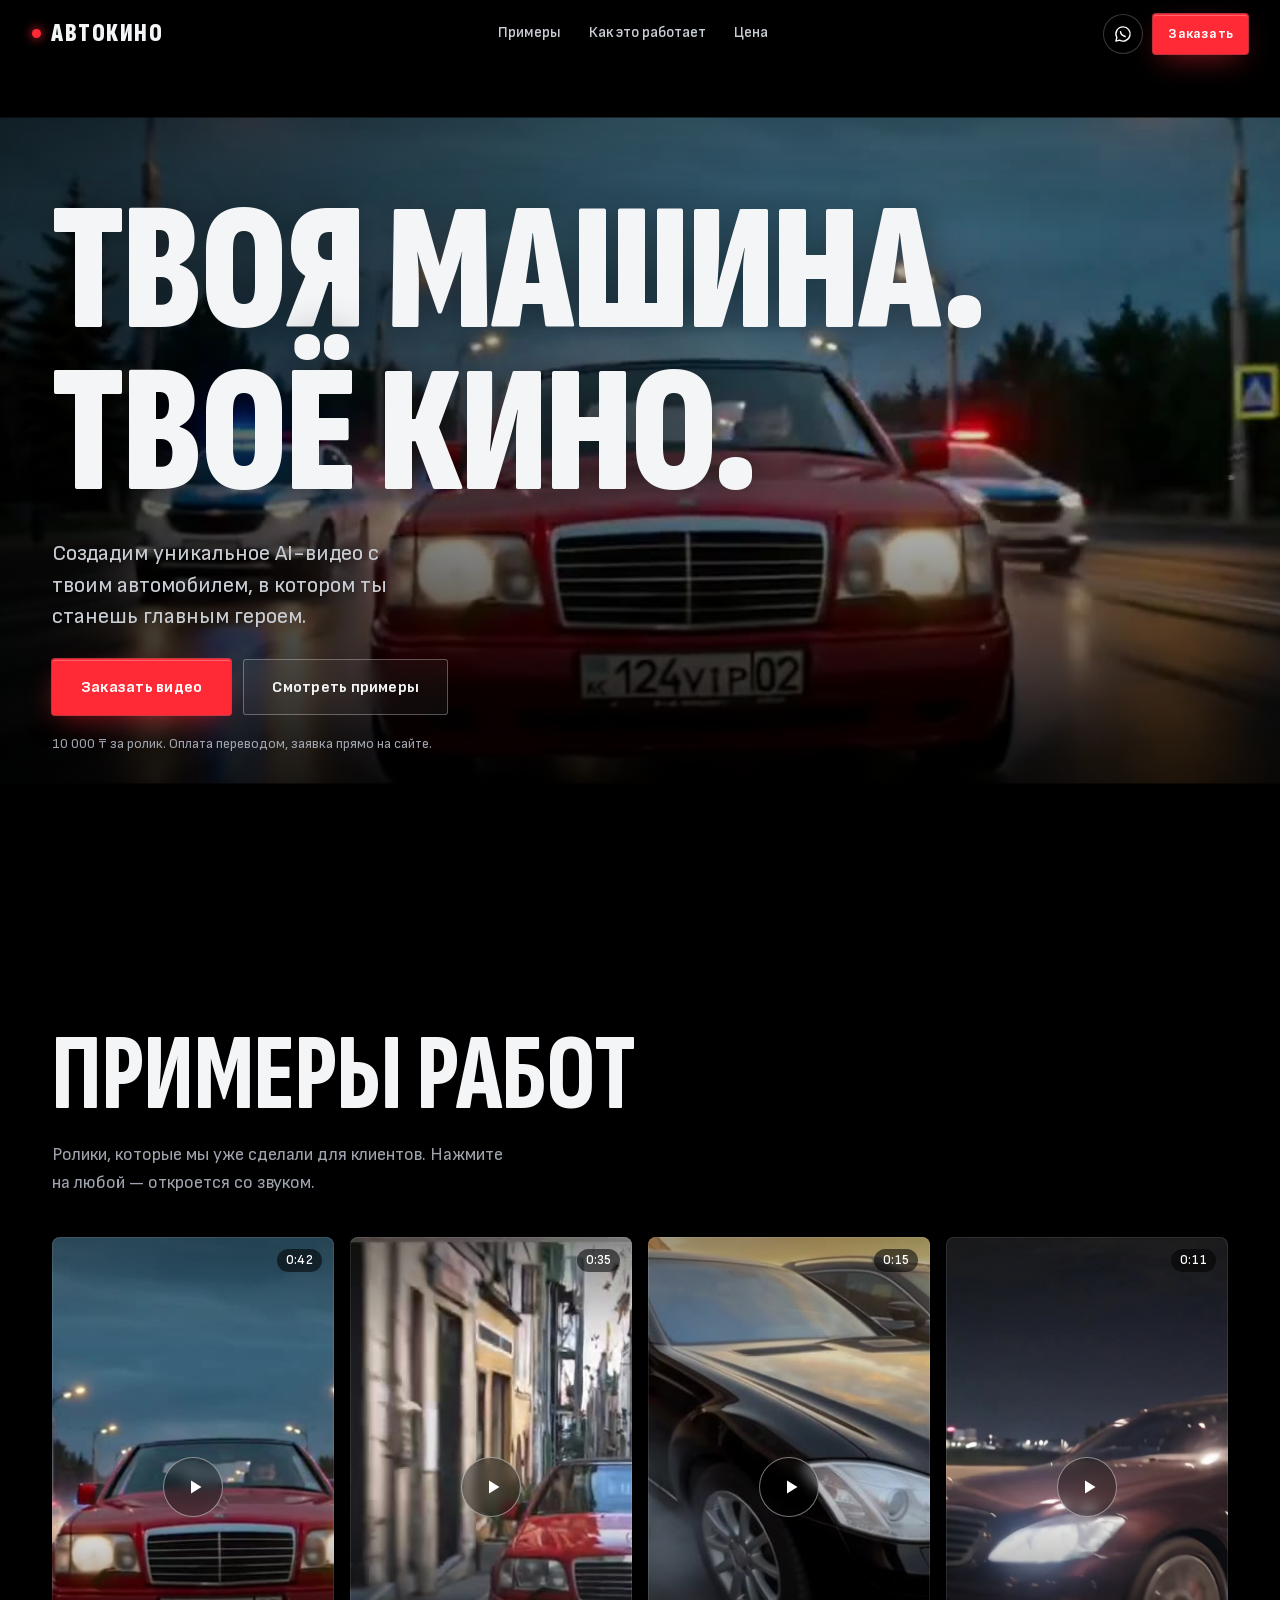
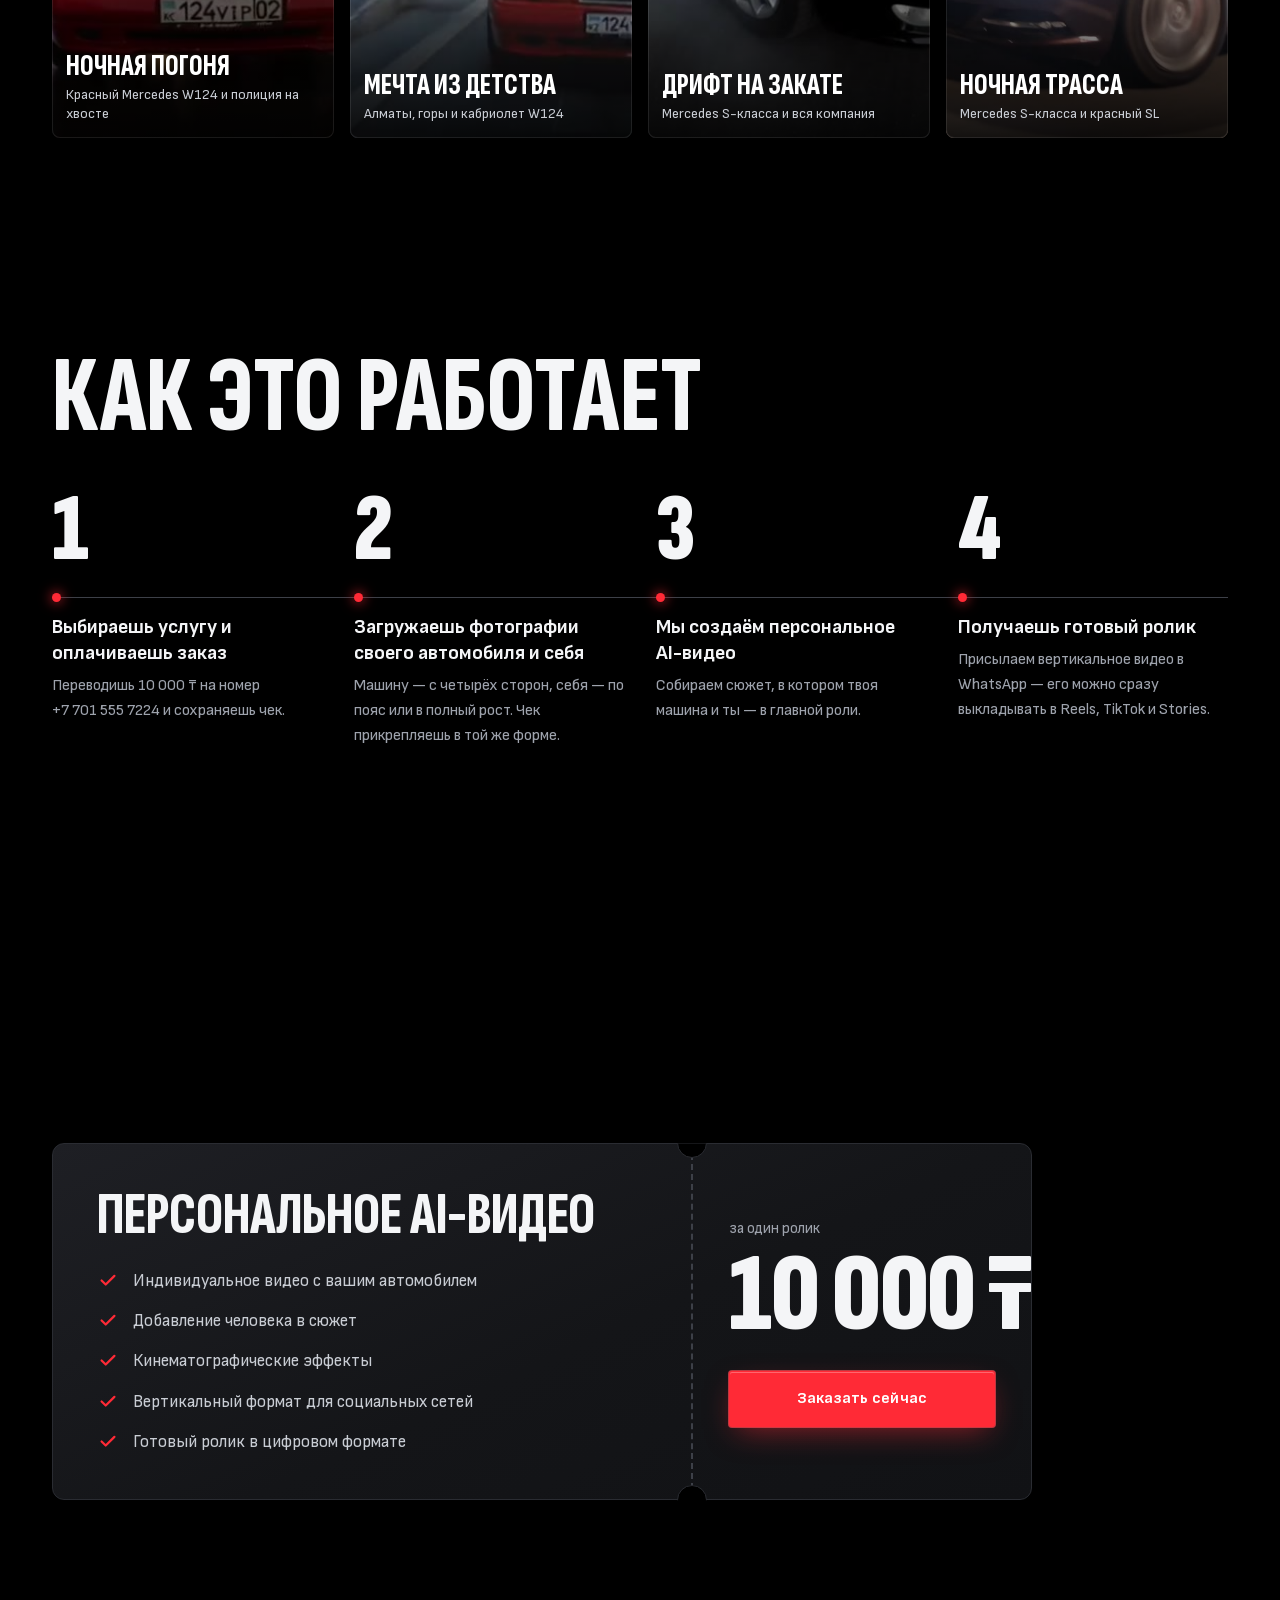
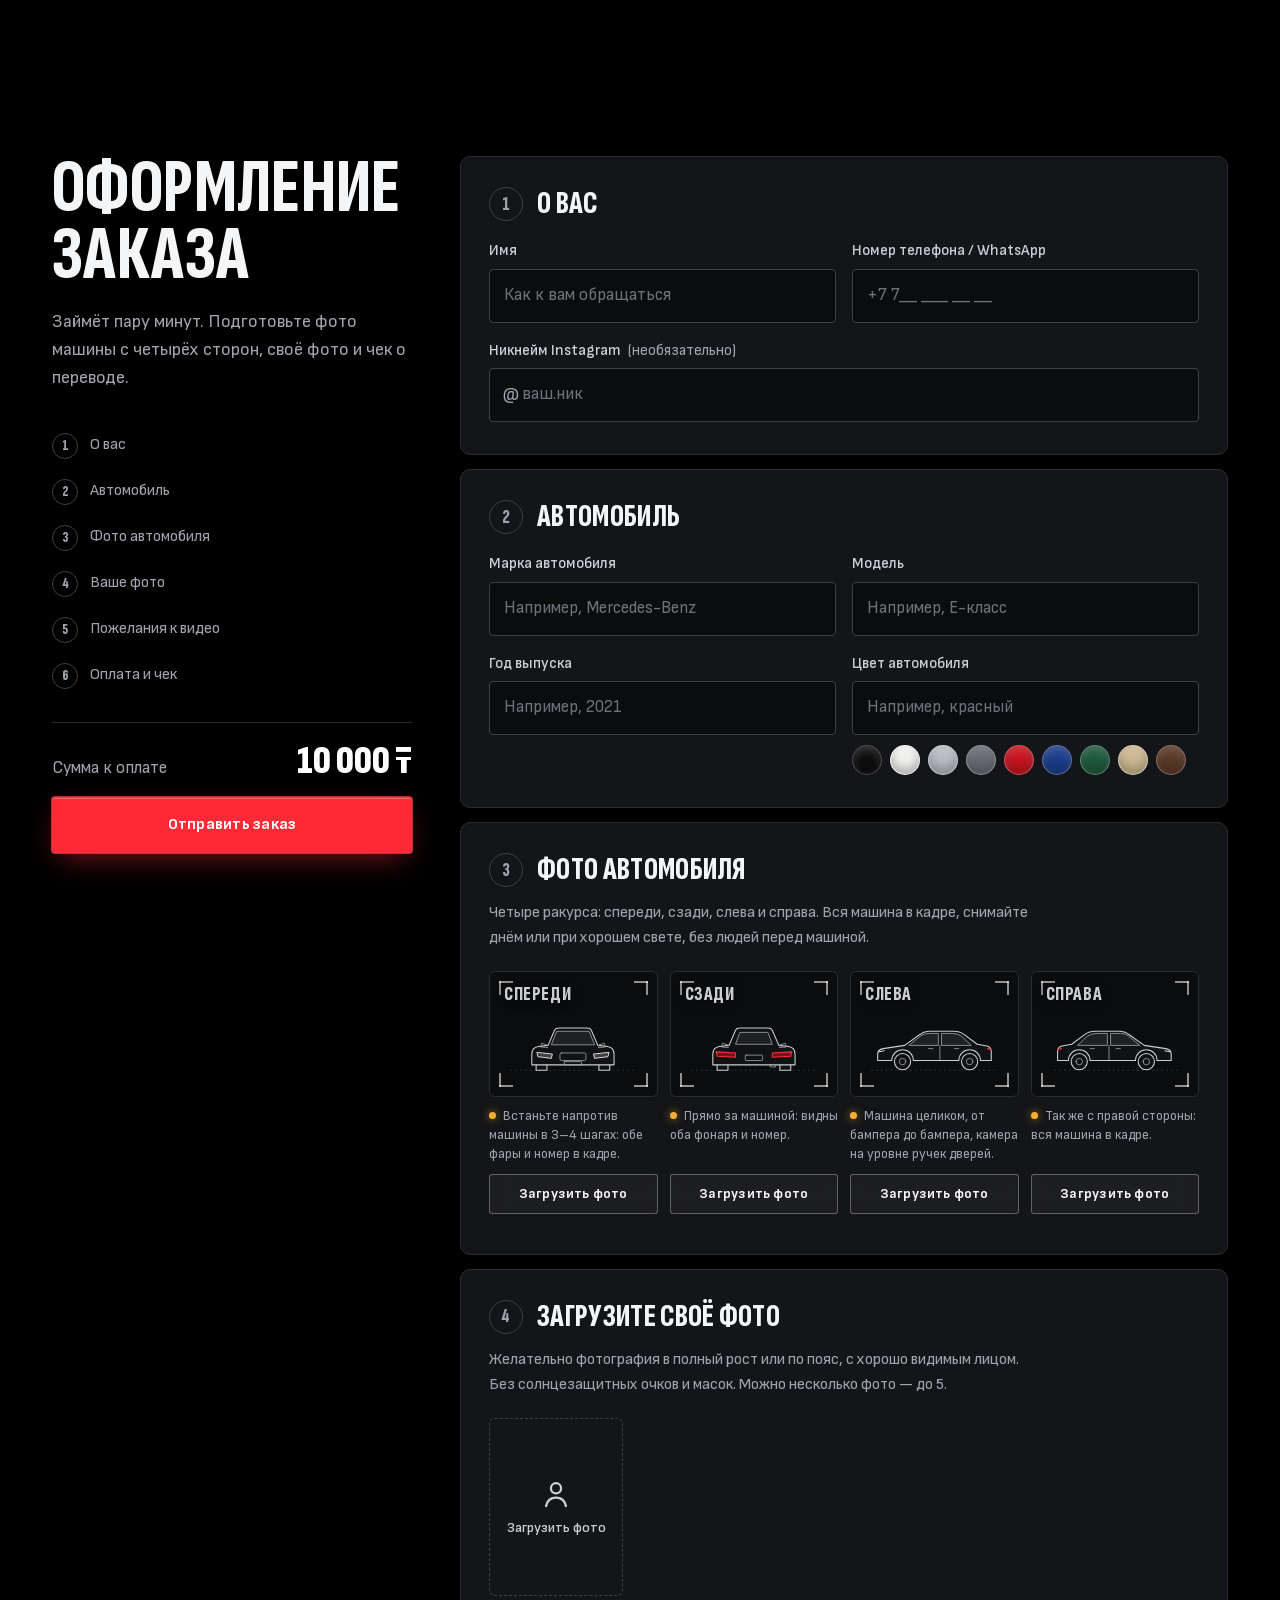
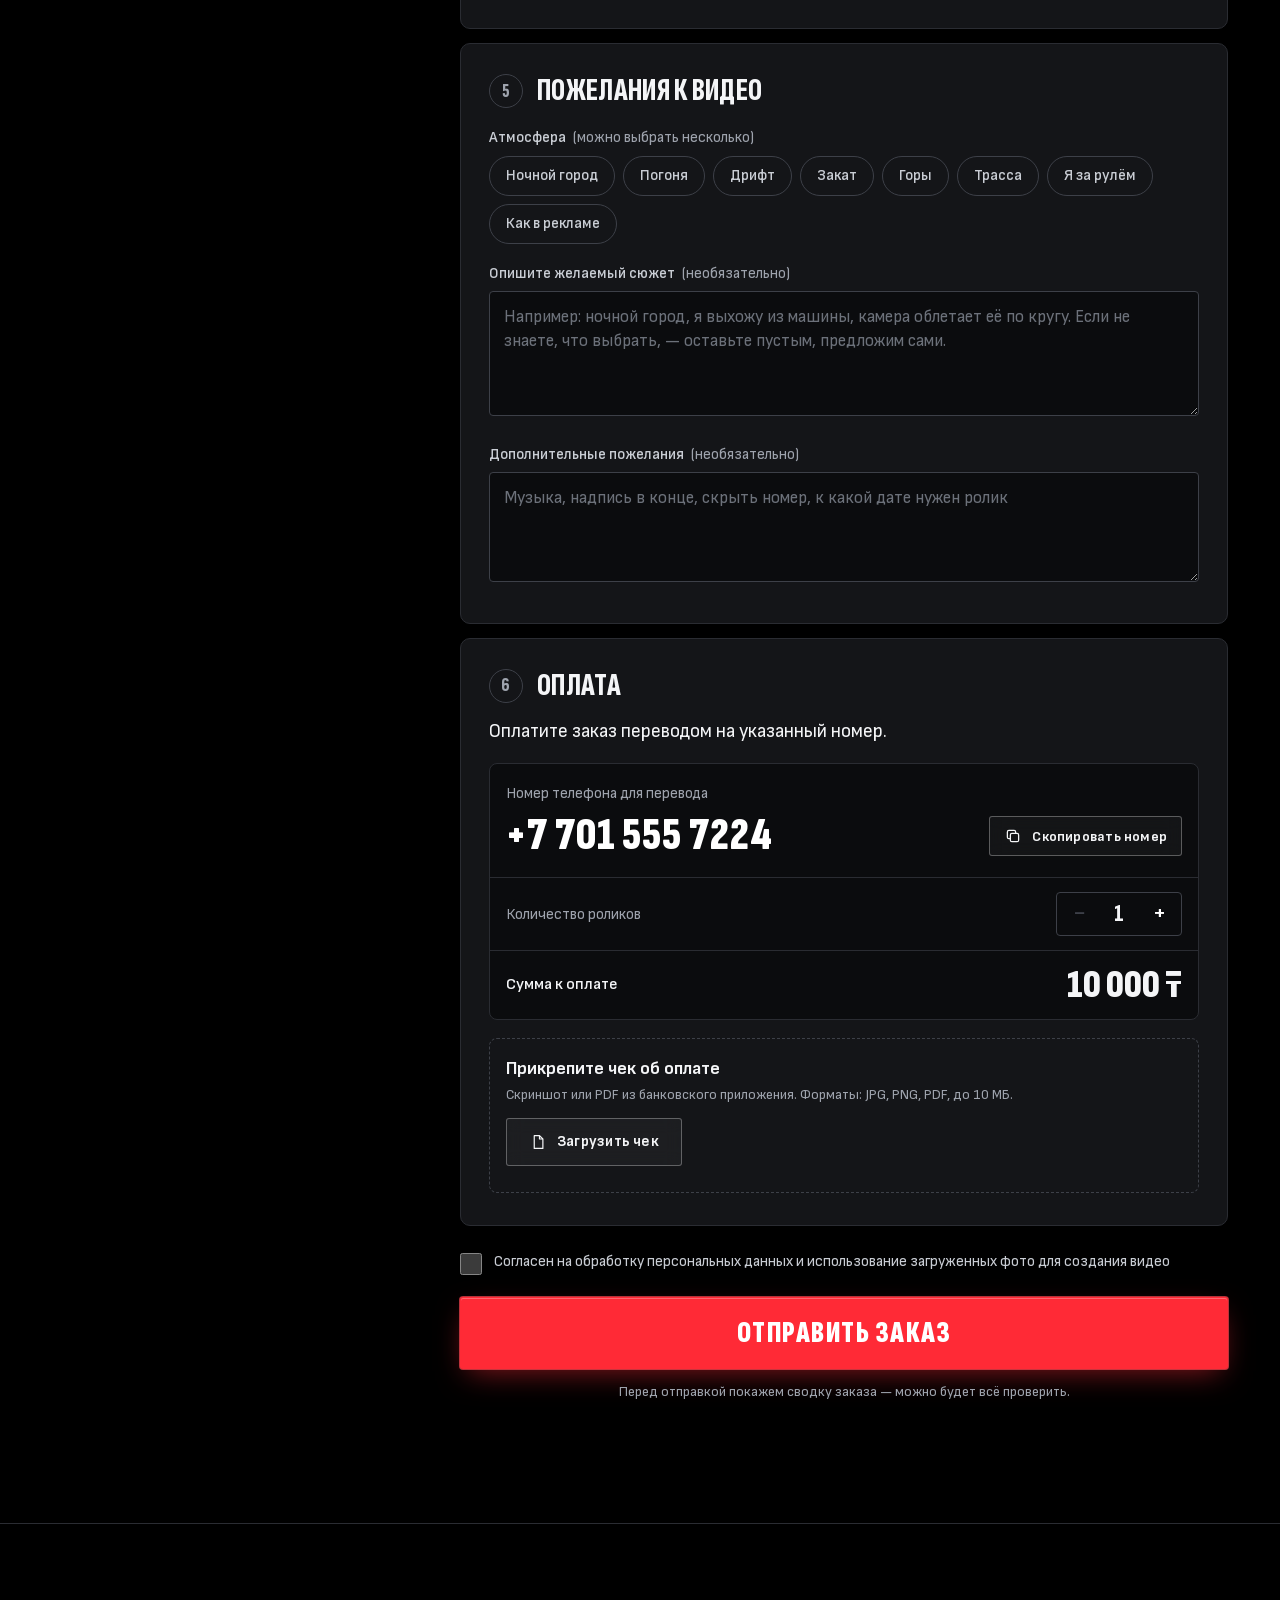
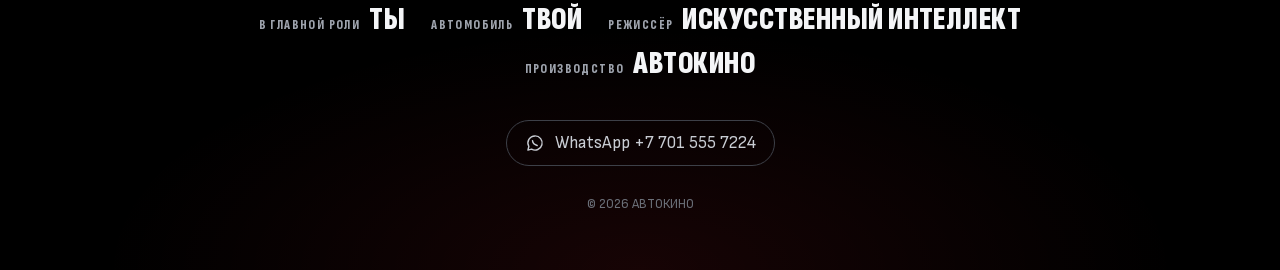
==== commit 9a690083: "autokino: payment transfer number +7 701 555 7224 One number for transfers and WhatsApp orders.  Co-" ====
--- a/autokino/index.html
+++ b/autokino/index.html
@@ -128,7 +128,7 @@
         <li class="step">
           <span class="step-num" aria-hidden="true">1</span>
           <h3>Выбираешь услугу и оплачиваешь заказ</h3>
-          <p>Переводишь <span data-price-text>10 000 ₸</span> на номер <span class="nowrap" data-cfg="payment.phone">+7 708 555 7224</span> и сохраняешь чек.</p>
+          <p>Переводишь <span data-price-text>10 000 ₸</span> на номер <span class="nowrap" data-cfg="payment.phone">+7 701 555 7224</span> и сохраняешь чек.</p>
         </li>
         <li class="step">
           <span class="step-num" aria-hidden="true">2</span>
@@ -294,7 +294,7 @@
           <dl class="pay">
             <div class="pay-row pay-phone">
               <dt>Номер телефона для перевода</dt>
-              <dd><span class="pay-number" data-cfg="payment.phone">+7 708 555 7224</span>
+              <dd><span class="pay-number" data-cfg="payment.phone">+7 701 555 7224</span>
                 <button type="button" class="btn btn-ghost btn-sm" id="copyPhone"><svg aria-hidden="true"><use href="#i-copy"/></svg><span>Скопировать номер</span></button></dd>
             </div>
             <div class="pay-row" data-if="payment.recipient" hidden><dt>Получатель</dt><dd data-cfg="payment.recipient"></dd></div>
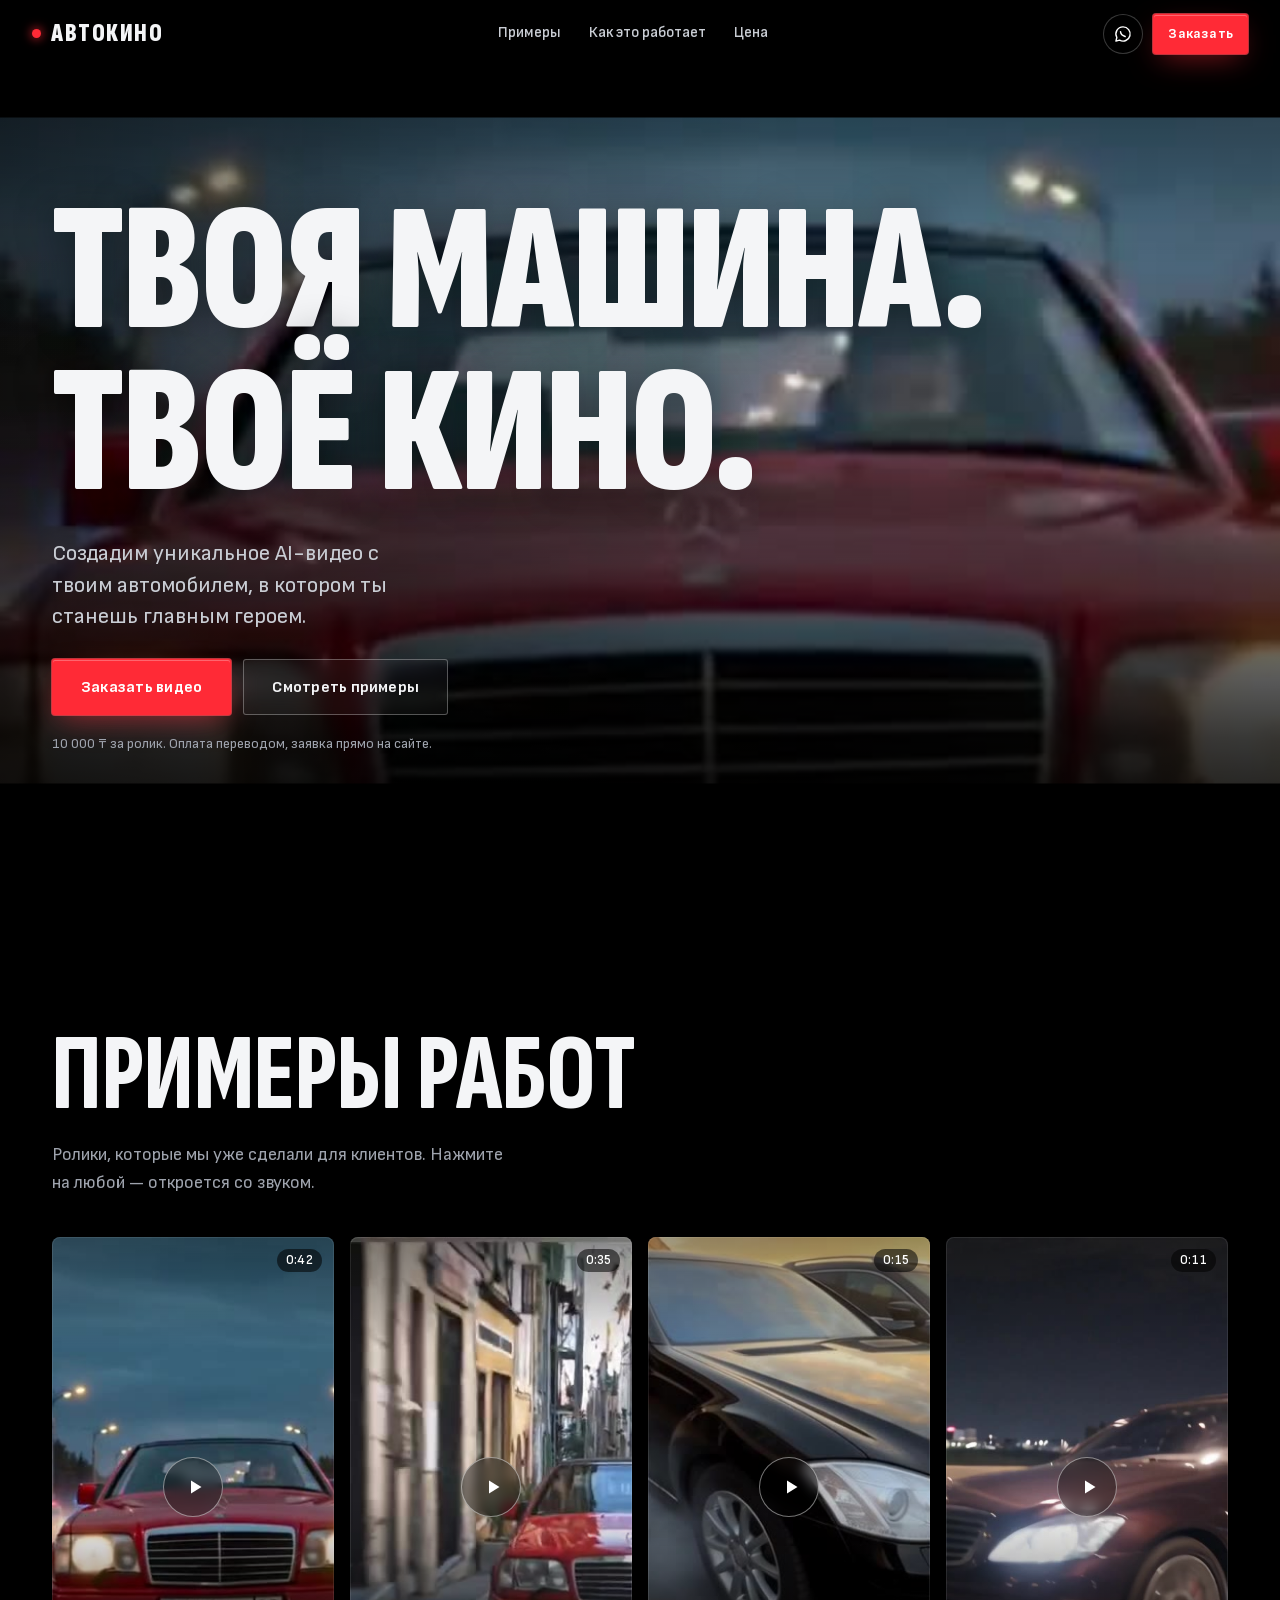
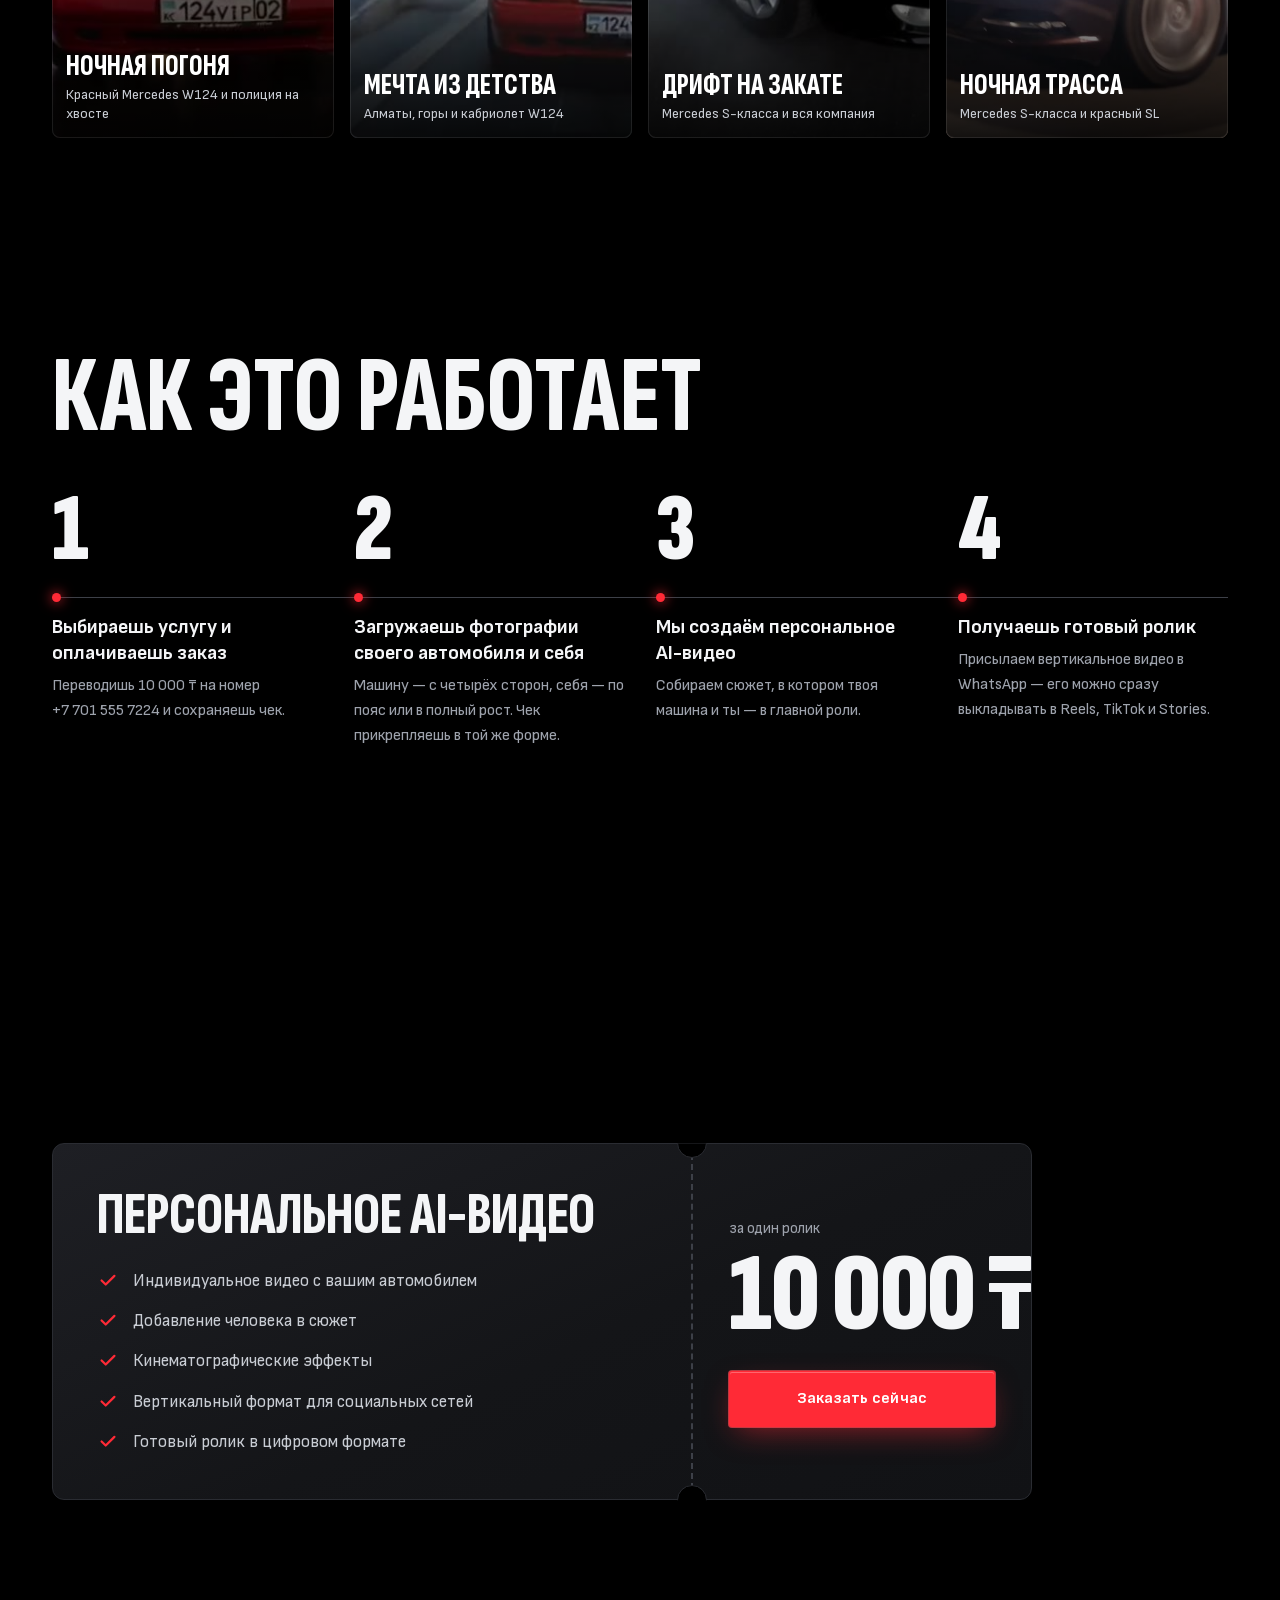
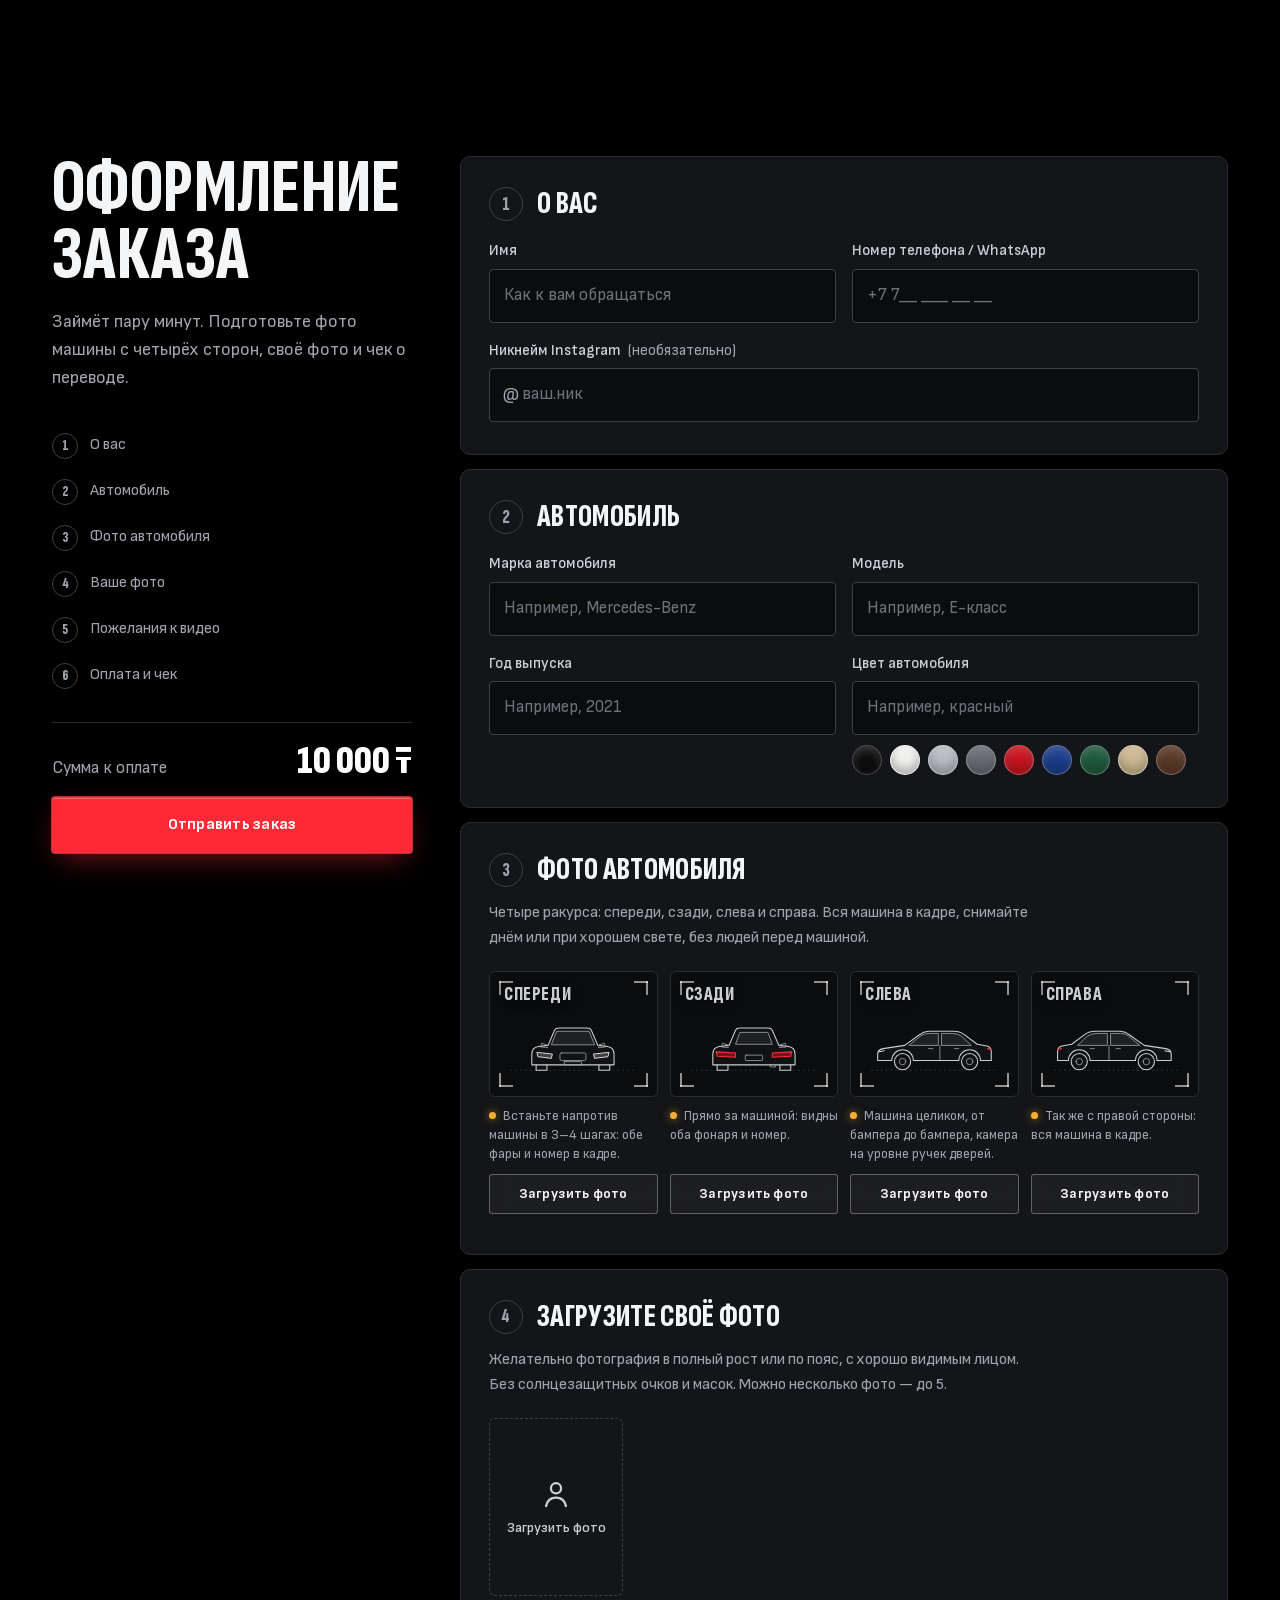
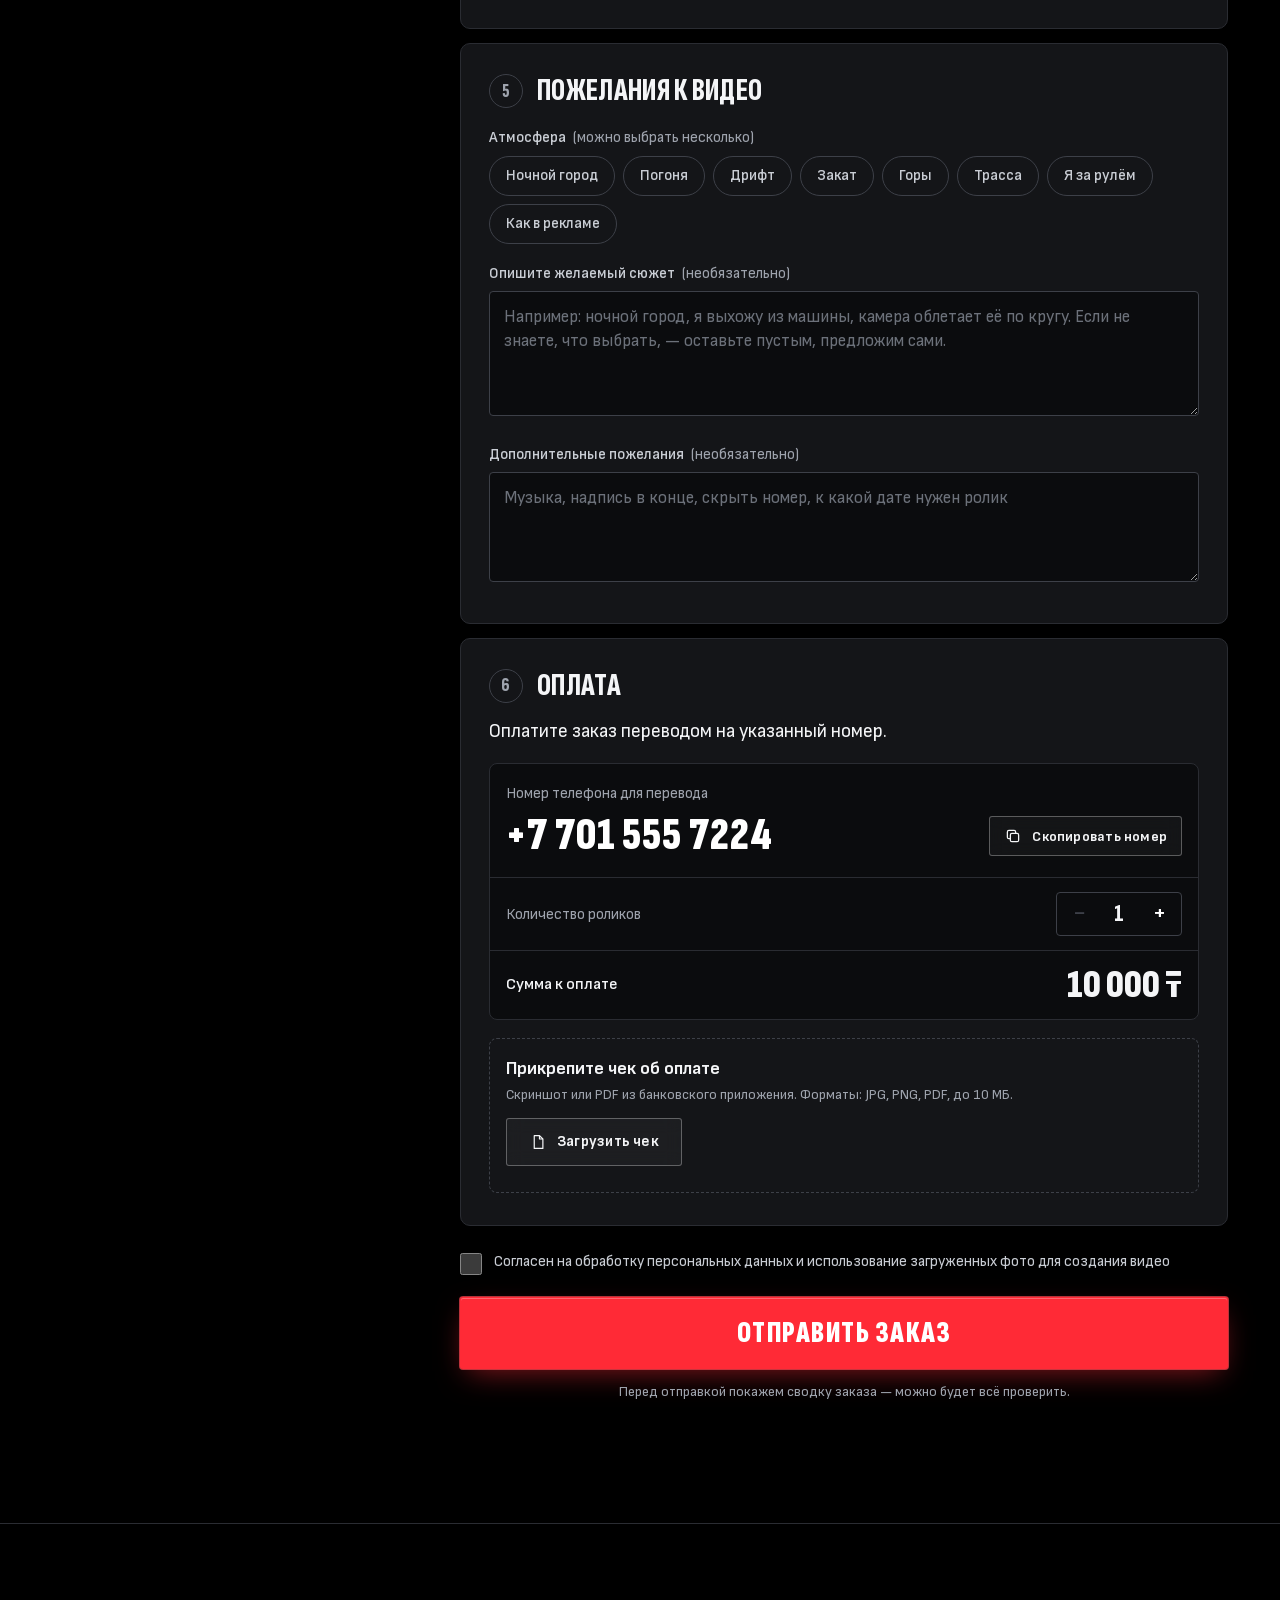
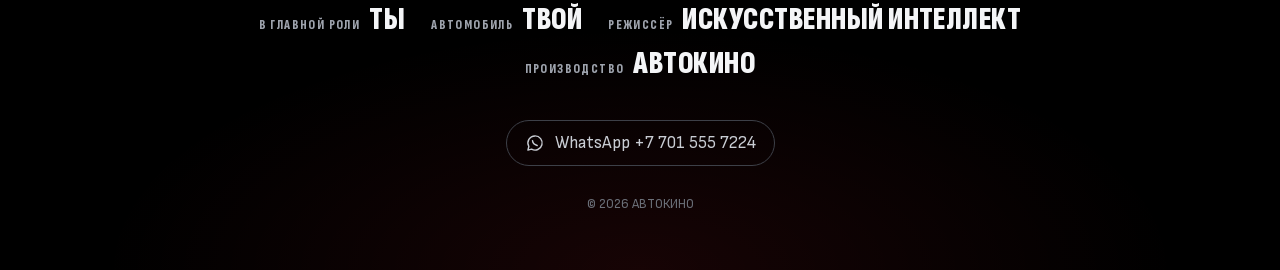
==== commit bd86b87a: "autokino: always load fresh config.js, version CSS/JS GitHub Pages lets browsers cache files for 10 " ====
--- a/autokino/index.html
+++ b/autokino/index.html
@@ -17,8 +17,8 @@
 <link rel="preload" as="image" href="assets/img/hero-vertical.jpg" media="(orientation: portrait)">
 <link rel="preload" href="assets/fonts/sofia-sans-xc-900.woff" as="font" type="font/woff" crossorigin>
 <link rel="preload" href="assets/fonts/sofia-sans-400.woff" as="font" type="font/woff" crossorigin>
-<link rel="stylesheet" href="assets/css/site.css">
-<script src="config.js"></script>
+<link rel="stylesheet" href="assets/css/site.css?v=20261110-3">
+<script>document.write('<script src="config.js?t=' + Date.now() + '"><\/script>')</script>
 </head>
 <body>
 <a class="skip" href="#order">Перейти к заказу</a>
@@ -431,7 +431,7 @@
 
 <div class="toast" id="toast" role="status" aria-live="polite"></div>
 
-<script src="assets/js/common.js"></script>
-<script src="assets/js/app.js"></script>
+<script src="assets/js/common.js?v=20261110-3"></script>
+<script src="assets/js/app.js?v=20261110-3"></script>
 </body>
 </html>
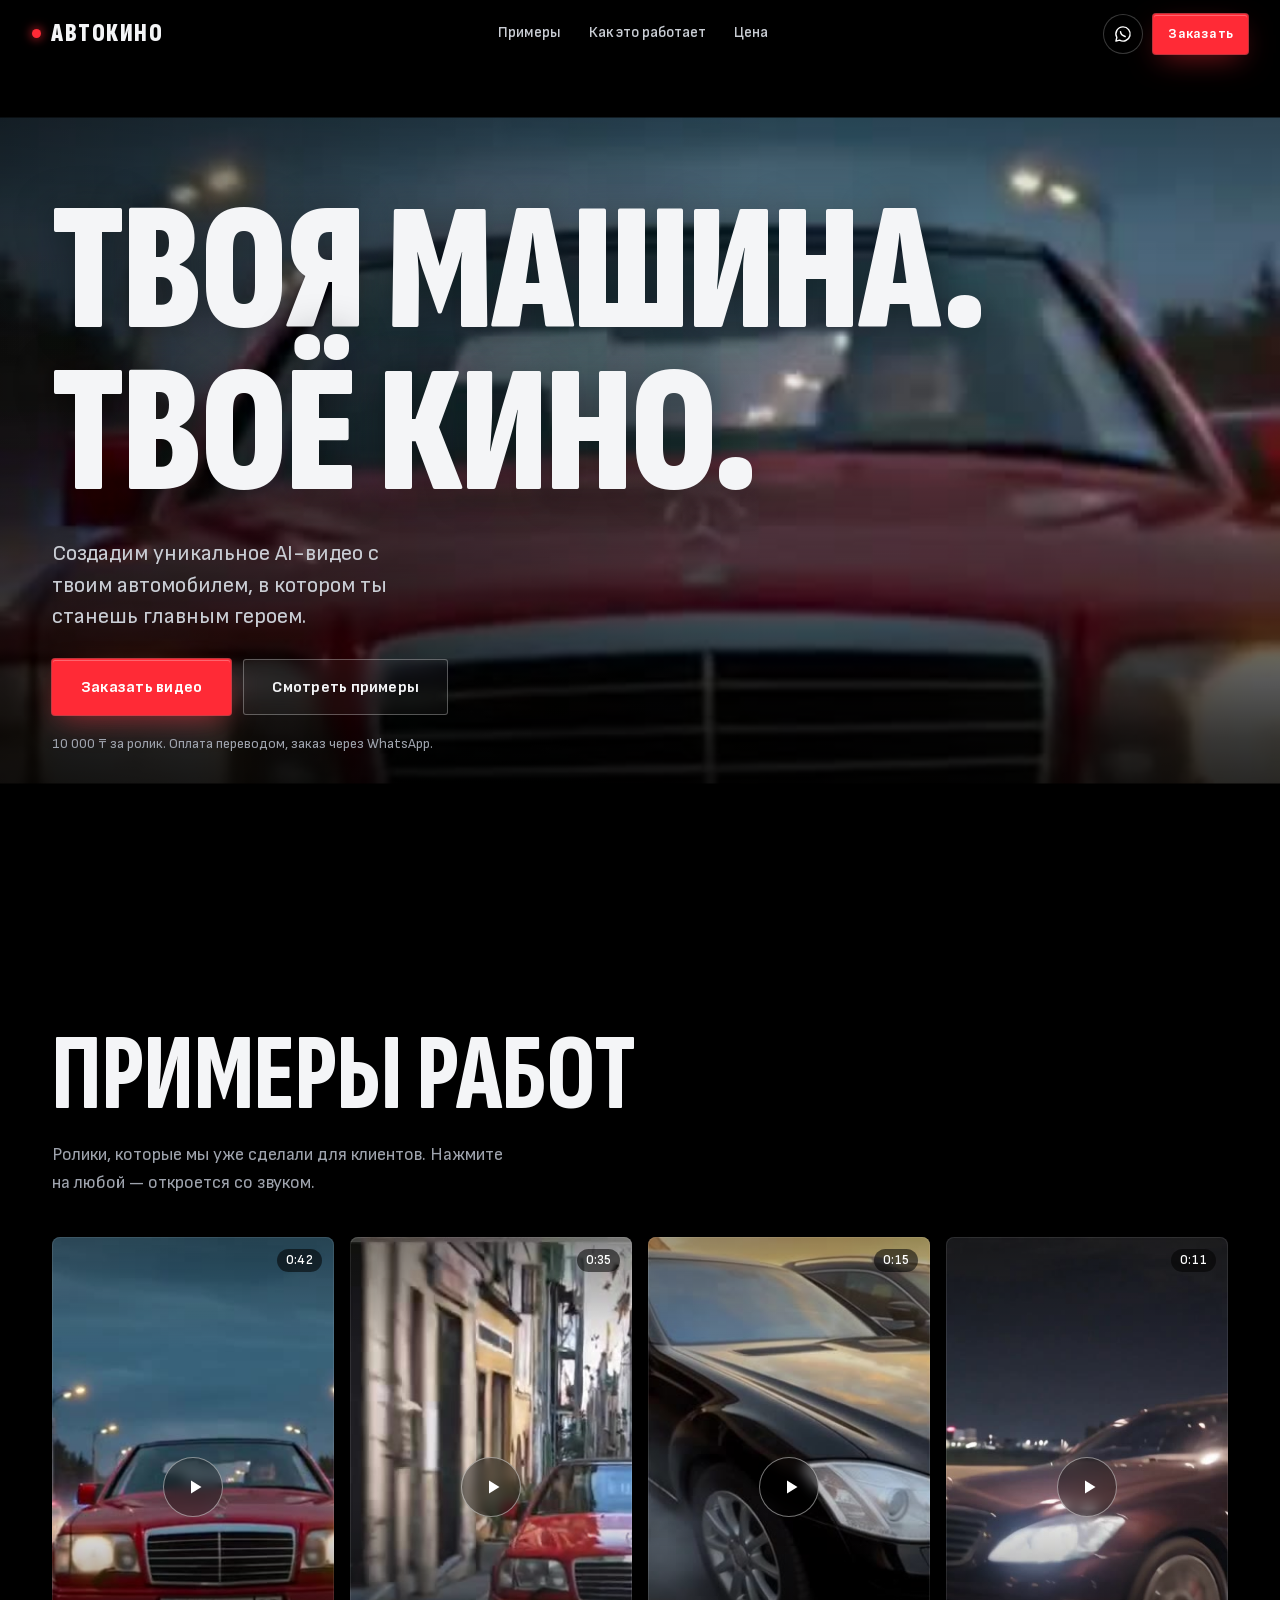
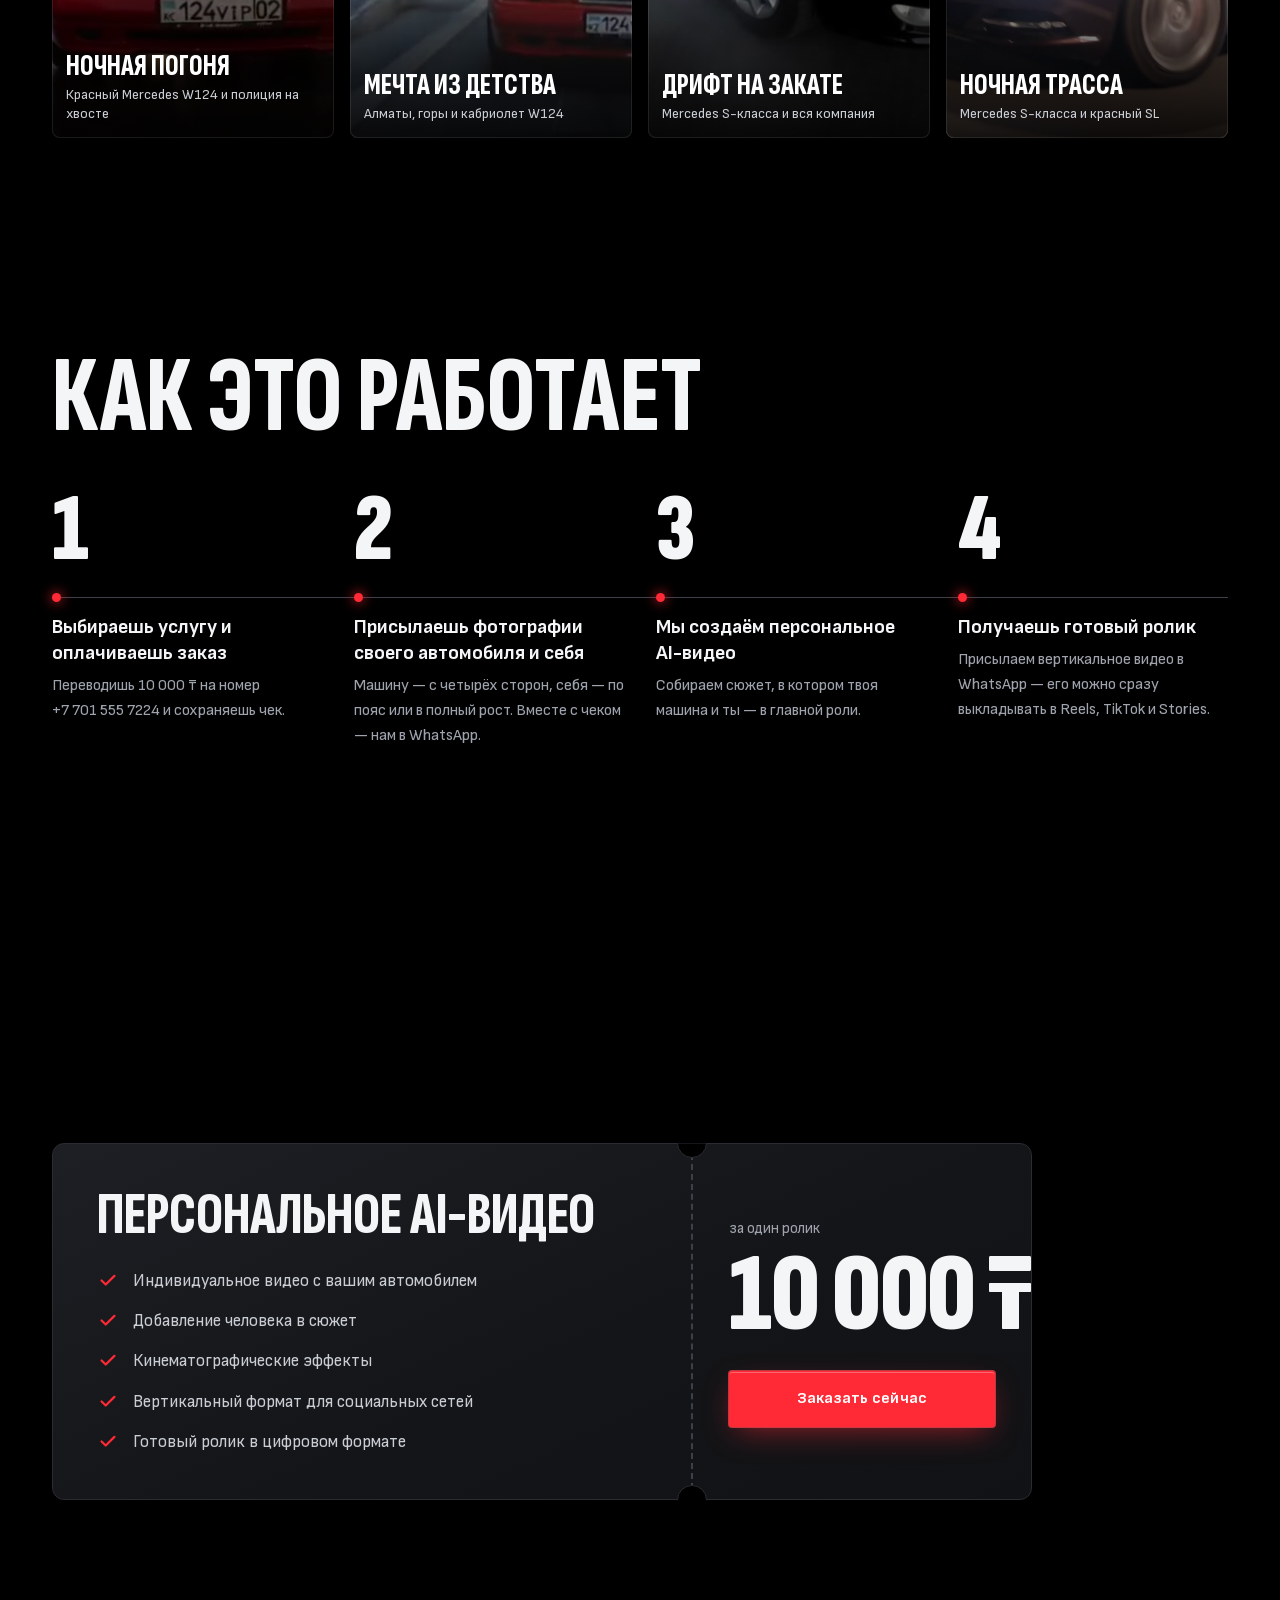
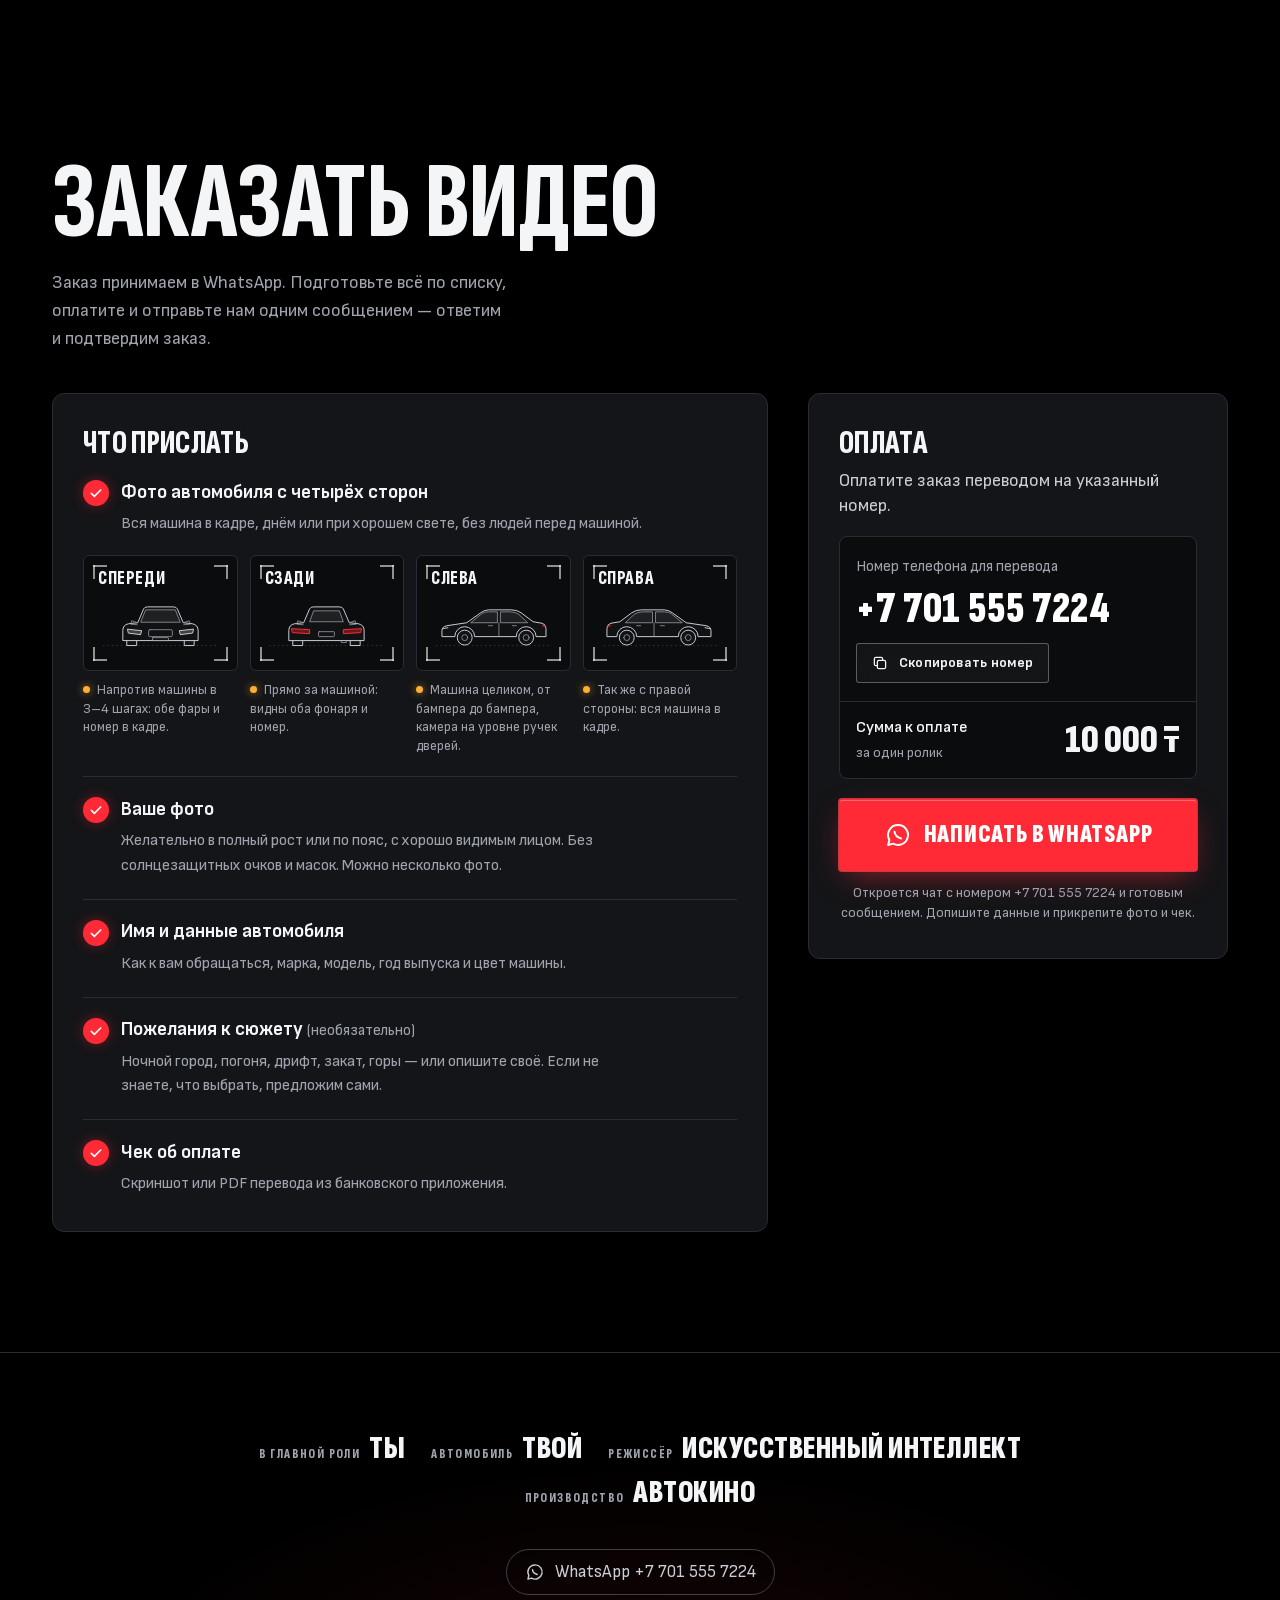
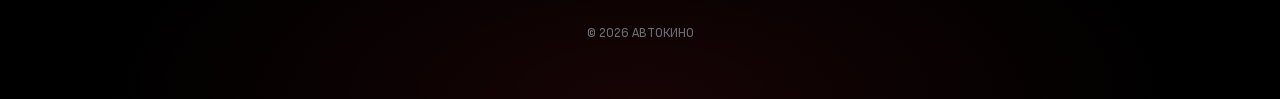
==== commit e2de2710: "autokino: replace order form with WhatsApp ordering - Order section now lists what to send (4 car an" ====
--- a/autokino/index.html
+++ b/autokino/index.html
@@ -17,7 +17,7 @@
 <link rel="preload" as="image" href="assets/img/hero-vertical.jpg" media="(orientation: portrait)">
 <link rel="preload" href="assets/fonts/sofia-sans-xc-900.woff" as="font" type="font/woff" crossorigin>
 <link rel="preload" href="assets/fonts/sofia-sans-400.woff" as="font" type="font/woff" crossorigin>
-<link rel="stylesheet" href="assets/css/site.css?v=20261110-3">
+<link rel="stylesheet" href="assets/css/site.css?v=20261110-6">
 <script>document.write('<script src="config.js?t=' + Date.now() + '"><\/script>')</script>
 </head>
 <body>
@@ -103,7 +103,7 @@
         <a class="btn btn-red btn-lg" href="#order">Заказать видео</a>
         <a class="btn btn-ghost btn-lg" href="#examples">Смотреть примеры</a>
       </div>
-      <p class="hero-note"><span data-price-text>10 000 ₸</span> за ролик. Оплата переводом, заявка прямо на сайте.</p>
+      <p class="hero-note"><span data-price-text>10 000 ₸</span> за ролик. Оплата переводом, заказ через WhatsApp.</p>
     </div>
   </section>
 
@@ -132,8 +132,8 @@
         </li>
         <li class="step">
           <span class="step-num" aria-hidden="true">2</span>
-          <h3>Загружаешь фотографии своего автомобиля и себя</h3>
-          <p>Машину — с четырёх сторон, себя — по пояс или в полный рост. Чек прикрепляешь в той же форме.</p>
+          <h3>Присылаешь фотографии своего автомобиля и себя</h3>
+          <p>Машину — с четырёх сторон, себя — по пояс или в полный рост. Вместе с чеком — нам в WhatsApp.</p>
         </li>
         <li class="step">
           <span class="step-num" aria-hidden="true">3</span>
@@ -175,173 +175,75 @@
     </div>
   </section>
 
-  <!-- ЗАКАЗ -->
+  <!-- КАК ЗАКАЗАТЬ -->
   <section class="section order" id="order" aria-labelledby="order-title">
-    <div class="wrap order-layout">
-      <aside class="order-aside">
-        <div class="order-aside-inner">
-          <h2 id="order-title">Оформление заказа</h2>
-          <p class="order-intro">Займёт пару минут. Подготовьте фото машины с четырёх сторон, своё фото и чек о переводе.</p>
-          <ol class="progress" id="progressList" aria-label="Что осталось заполнить">
-            <li data-step="client">О вас</li>
-            <li data-step="car">Автомобиль</li>
-            <li data-step="carPhotos">Фото автомобиля</li>
-            <li data-step="person">Ваше фото</li>
-            <li data-step="story">Пожелания к видео</li>
-            <li data-step="payment">Оплата и чек</li>
-          </ol>
-          <div class="aside-total">
-            <span>Сумма к оплате</span>
-            <strong data-total>10 000 ₸</strong>
+    <div class="wrap">
+      <div class="section-head" data-reveal>
+        <h2 id="order-title">Заказать видео</h2>
+        <p>Заказ принимаем в WhatsApp. Подготовьте всё по списку, оплатите и отправьте нам одним сообщением — ответим и подтвердим заказ.</p>
+      </div>
+      <div class="order-layout">
+        <div class="need" data-reveal>
+          <h3 class="need-title">Что прислать</h3>
+          <section class="need-item" aria-labelledby="n-car">
+            <h4 id="n-car"><svg aria-hidden="true"><use href="#i-check"/></svg>Фото автомобиля с четырёх сторон</h4>
+            <p>Вся машина в кадре, днём или при хорошем свете, без людей перед машиной.</p>
+            <div class="shots">
+              <figure class="shot">
+                <div class="shot-frame"><span class="shot-label">Спереди</span><svg class="shot-guide" viewBox="0 0 240 112" aria-hidden="true"><use href="#car-front"/></svg></div>
+                <figcaption class="shot-hint">Напротив машины в 3–4 шагах: обе фары и номер в кадре.</figcaption>
+              </figure>
+              <figure class="shot">
+                <div class="shot-frame"><span class="shot-label">Сзади</span><svg class="shot-guide" viewBox="0 0 240 112" aria-hidden="true"><use href="#car-rear"/></svg></div>
+                <figcaption class="shot-hint">Прямо за машиной: видны оба фонаря и номер.</figcaption>
+              </figure>
+              <figure class="shot">
+                <div class="shot-frame"><span class="shot-label">Слева</span><svg class="shot-guide" viewBox="0 0 240 112" aria-hidden="true"><use href="#car-side"/></svg></div>
+                <figcaption class="shot-hint">Машина целиком, от бампера до бампера, камера на уровне ручек дверей.</figcaption>
+              </figure>
+              <figure class="shot">
+                <div class="shot-frame"><span class="shot-label">Справа</span><svg class="shot-guide flip" viewBox="0 0 240 112" aria-hidden="true"><use href="#car-side"/></svg></div>
+                <figcaption class="shot-hint">Так же с правой стороны: вся машина в кадре.</figcaption>
+              </figure>
+            </div>
+          </section>
+          <section class="need-item" aria-labelledby="n-person">
+            <h4 id="n-person"><svg aria-hidden="true"><use href="#i-check"/></svg>Ваше фото</h4>
+            <p>Желательно в полный рост или по пояс, с хорошо видимым лицом. Без солнцезащитных очков и масок. Можно несколько фото.</p>
+          </section>
+          <section class="need-item" aria-labelledby="n-data">
+            <h4 id="n-data"><svg aria-hidden="true"><use href="#i-check"/></svg>Имя и данные автомобиля</h4>
+            <p>Как к вам обращаться, марка, модель, год выпуска и цвет машины.</p>
+          </section>
+          <section class="need-item" aria-labelledby="n-story">
+            <h4 id="n-story"><svg aria-hidden="true"><use href="#i-check"/></svg><span>Пожелания к сюжету <span class="optional">необязательно</span></span></h4>
+            <p>Ночной город, погоня, дрифт, закат, горы — или опишите своё. Если не знаете, что выбрать, предложим сами.</p>
+          </section>
+          <section class="need-item" aria-labelledby="n-receipt">
+            <h4 id="n-receipt"><svg aria-hidden="true"><use href="#i-check"/></svg>Чек об оплате</h4>
+            <p>Скриншот или PDF перевода из банковского приложения.</p>
+          </section>
+        </div>
+
+        <aside class="pay-card" aria-labelledby="pay-title" data-reveal>
+          <div class="pay-card-inner">
+            <h3 id="pay-title">Оплата</h3>
+            <p class="pay-lead">Оплатите заказ переводом на указанный номер.</p>
+            <dl class="pay">
+              <div class="pay-row pay-phone">
+                <dt>Номер телефона для перевода</dt>
+                <dd><span class="pay-number" data-cfg="payment.phone">+7 701 555 7224</span>
+                  <button type="button" class="btn btn-ghost btn-sm" id="copyPhone"><svg aria-hidden="true"><use href="#i-copy"/></svg><span>Скопировать номер</span></button></dd>
+              </div>
+              <div class="pay-row" data-if="payment.recipient" hidden><dt>Получатель</dt><dd data-cfg="payment.recipient"></dd></div>
+              <div class="pay-row" data-if="payment.bank" hidden><dt>Банк</dt><dd data-cfg="payment.bank"></dd></div>
+              <div class="pay-row pay-total"><dt>Сумма к оплате<span class="pay-per">за один ролик</span></dt><dd data-price-text>10 000 ₸</dd></div>
+            </dl>
+            <a class="btn btn-red btn-xl btn-block wa-btn" data-wa-order href="#" target="_blank" rel="noopener"><svg aria-hidden="true"><use href="#i-chat"/></svg><span>Написать в WhatsApp</span></a>
+            <p class="wa-note">Откроется чат с номером <span class="nowrap" data-cfg="contacts.whatsapp">+7 701 555 7224</span> и готовым сообщением. Допишите данные и прикрепите фото и чек.</p>
           </div>
-          <button type="submit" form="orderForm" class="btn btn-red btn-lg btn-block aside-submit">Отправить заказ</button>
-        </div>
-      </aside>
-
-      <form class="order-form" id="orderForm" novalidate autocomplete="on">
-        <!-- 1. О вас -->
-        <section class="panel" id="sec-client" aria-labelledby="h-client" data-step-panel="client">
-          <h3 class="panel-head" id="h-client"><span class="panel-num">1</span>О вас</h3>
-          <div class="fields two">
-            <div class="field">
-              <label for="f-name">Имя</label>
-              <input id="f-name" name="name" type="text" autocomplete="name" required maxlength="80" placeholder="Как к вам обращаться">
-              <p class="field-error" id="e-name"></p>
-            </div>
-            <div class="field">
-              <label for="f-phone">Номер телефона / WhatsApp</label>
-              <input id="f-phone" name="phone" type="tel" inputmode="tel" autocomplete="tel" required maxlength="22" placeholder="+7 7__ ___ __ __">
-              <p class="field-error" id="e-phone"></p>
-            </div>
-            <div class="field span-2">
-              <label for="f-instagram">Никнейм Instagram <span class="optional">необязательно</span></label>
-              <div class="input-prefix"><span aria-hidden="true">@</span><input id="f-instagram" name="instagram" type="text" autocomplete="off" autocapitalize="none" spellcheck="false" maxlength="40" placeholder="ваш.ник"></div>
-            </div>
-          </div>
-        </section>
-
-        <!-- 2. Автомобиль -->
-        <section class="panel" id="sec-car" aria-labelledby="h-car" data-step-panel="car">
-          <h3 class="panel-head" id="h-car"><span class="panel-num">2</span>Автомобиль</h3>
-          <div class="fields two">
-            <div class="field">
-              <label for="f-brand">Марка автомобиля</label>
-              <input id="f-brand" name="brand" type="text" list="brands" required maxlength="40" placeholder="Например, Mercedes-Benz" autocomplete="off">
-              <datalist id="brands"></datalist>
-              <p class="field-error" id="e-brand"></p>
-            </div>
-            <div class="field">
-              <label for="f-model">Модель</label>
-              <input id="f-model" name="model" type="text" required maxlength="40" placeholder="Например, E-класс" autocomplete="off">
-              <p class="field-error" id="e-model"></p>
-            </div>
-            <div class="field">
-              <label for="f-year">Год выпуска</label>
-              <input id="f-year" name="year" type="text" inputmode="numeric" pattern="[0-9]*" required maxlength="4" placeholder="Например, 2021" autocomplete="off">
-              <p class="field-error" id="e-year"></p>
-            </div>
-            <div class="field">
-              <label for="f-color">Цвет автомобиля</label>
-              <input id="f-color" name="color" type="text" required maxlength="40" placeholder="Например, красный" autocomplete="off">
-              <div class="swatches" id="swatches" aria-label="Быстрый выбор цвета"></div>
-              <p class="field-error" id="e-color"></p>
-            </div>
-          </div>
-        </section>
-
-        <!-- 3. Фото автомобиля -->
-        <section class="panel" id="sec-carPhotos" aria-labelledby="h-carPhotos" data-step-panel="carPhotos">
-          <h3 class="panel-head" id="h-carPhotos"><span class="panel-num">3</span>Фото автомобиля</h3>
-          <p class="panel-lead">Четыре ракурса: спереди, сзади, слева и справа. Вся машина в кадре, снимайте днём или при хорошем свете, без людей перед машиной.</p>
-          <div class="shots" id="carShots"></div>
-        </section>
-
-        <!-- 4. Ваше фото -->
-        <section class="panel" id="sec-person" aria-labelledby="h-person" data-step-panel="person">
-          <h3 class="panel-head" id="h-person"><span class="panel-num">4</span>Загрузите своё фото</h3>
-          <p class="panel-lead">Желательно фотография в полный рост или по пояс, с хорошо видимым лицом. Без солнцезащитных очков и масок. Можно несколько фото — до <span data-cfg="upload.maxPersonPhotos">5</span>.</p>
-          <div class="people" id="people">
-            <label class="people-add" id="peopleAdd">
-              <input type="file" accept="image/*" multiple class="sr-only" id="f-person" aria-describedby="e-person">
-              <svg aria-hidden="true"><use href="#i-person"/></svg>
-              <span class="people-add-text">Загрузить фото</span>
-            </label>
-          </div>
-          <p class="field-error" id="e-person"></p>
-        </section>
-
-        <!-- 5. Пожелания -->
-        <section class="panel" id="sec-story" aria-labelledby="h-story" data-step-panel="story">
-          <h3 class="panel-head" id="h-story"><span class="panel-num">5</span>Пожелания к видео</h3>
-          <div class="field">
-            <span class="label" id="l-moods">Атмосфера <span class="optional">можно выбрать несколько</span></span>
-            <div class="chips" id="moods" role="group" aria-labelledby="l-moods"></div>
-          </div>
-          <div class="field">
-            <label for="f-story">Опишите желаемый сюжет <span class="optional">необязательно</span></label>
-            <textarea id="f-story" name="story" rows="4" maxlength="2000" placeholder="Например: ночной город, я выхожу из машины, камера облетает её по кругу. Если не знаете, что выбрать, — оставьте пустым, предложим сами."></textarea>
-          </div>
-          <div class="field">
-            <label for="f-wishes">Дополнительные пожелания <span class="optional">необязательно</span></label>
-            <textarea id="f-wishes" name="wishes" rows="3" maxlength="1500" placeholder="Музыка, надпись в конце, скрыть номер, к какой дате нужен ролик"></textarea>
-          </div>
-        </section>
-
-        <!-- 6. Оплата -->
-        <section class="panel panel-pay" id="sec-payment" aria-labelledby="h-payment" data-step-panel="payment">
-          <h3 class="panel-head" id="h-payment"><span class="panel-num">6</span>Оплата</h3>
-          <p class="pay-lead">Оплатите заказ переводом на указанный номер.</p>
-          <dl class="pay">
-            <div class="pay-row pay-phone">
-              <dt>Номер телефона для перевода</dt>
-              <dd><span class="pay-number" data-cfg="payment.phone">+7 701 555 7224</span>
-                <button type="button" class="btn btn-ghost btn-sm" id="copyPhone"><svg aria-hidden="true"><use href="#i-copy"/></svg><span>Скопировать номер</span></button></dd>
-            </div>
-            <div class="pay-row" data-if="payment.recipient" hidden><dt>Получатель</dt><dd data-cfg="payment.recipient"></dd></div>
-            <div class="pay-row" data-if="payment.bank" hidden><dt>Банк</dt><dd data-cfg="payment.bank"></dd></div>
-            <div class="pay-row">
-              <dt id="l-qty">Количество роликов</dt>
-              <dd>
-                <div class="stepper" role="group" aria-labelledby="l-qty">
-                  <button type="button" class="stepper-btn" data-qty="-1" aria-label="Меньше">−</button>
-                  <output id="qty" aria-live="polite">1</output>
-                  <button type="button" class="stepper-btn" data-qty="1" aria-label="Больше">+</button>
-                </div>
-              </dd>
-            </div>
-            <div class="pay-row pay-total"><dt>Сумма к оплате</dt><dd data-total>10 000 ₸</dd></div>
-          </dl>
-
-          <div class="receipt" id="receipt">
-            <div class="receipt-head">
-              <h4 id="l-receipt">Прикрепите чек об оплате</h4>
-              <p class="hint">Скриншот или PDF из банковского приложения. Форматы: JPG, PNG, PDF, до <span data-cfg="upload.maxReceiptMB">10</span> МБ.</p>
-            </div>
-            <div class="receipt-body">
-              <div class="receipt-preview" id="receiptPreview" hidden></div>
-              <div class="receipt-actions">
-                <label class="btn btn-ghost" id="receiptPick">
-                  <input type="file" id="f-receipt" class="sr-only" accept="image/jpeg,image/png,application/pdf,.jpg,.jpeg,.png,.pdf" aria-labelledby="l-receipt" aria-describedby="e-receipt">
-                  <svg aria-hidden="true"><use href="#i-doc"/></svg><span>Загрузить чек</span>
-                </label>
-                <button type="button" class="link-btn" id="receiptRemove" hidden>Удалить</button>
-              </div>
-            </div>
-            <p class="field-error" id="e-receipt"></p>
-          </div>
-        </section>
-
-        <div class="final">
-          <label class="consent">
-            <input type="checkbox" id="f-consent" name="consent" required>
-            <span>Согласен на обработку персональных данных и использование загруженных фото для создания видео</span>
-          </label>
-          <p class="field-error" id="e-consent"></p>
-          <div class="hp" aria-hidden="true"><label>Не заполняйте это поле <input type="text" name="website" tabindex="-1" autocomplete="off"></label></div>
-          <button type="submit" class="btn btn-red btn-xl btn-block" id="submitBtn">Отправить заказ</button>
-          <p class="final-note">Перед отправкой покажем сводку заказа — можно будет всё проверить.</p>
-        </div>
-      </form>
+        </aside>
+      </div>
     </div>
   </section>
 </main>
@@ -366,7 +268,7 @@
 <div class="dock" id="dock" aria-hidden="true">
   <div class="dock-info">
     <span class="dock-label" id="dockLabel">Ролик с вашей машиной</span>
-    <strong class="dock-sum" data-total>10 000 ₸</strong>
+    <strong class="dock-sum" data-price-text>10 000 ₸</strong>
   </div>
   <a class="btn btn-red dock-btn" id="dockBtn" href="#order" tabindex="-1">Заказать видео</a>
 </div>
@@ -389,49 +291,14 @@
   </div>
   <div class="viewer-bottom">
     <div class="viewer-caption"><strong id="viewerTitle"></strong><span id="viewerNote"></span></div>
-    <button type="button" class="btn btn-red" id="viewerOrder">Хочу такое же</button>
+    <a class="btn btn-red" id="viewerOrder" href="#" target="_blank" rel="noopener">Хочу такое же</a>
   </div>
   <div class="viewer-progress" id="viewerProgress" role="slider" aria-label="Перемотка" aria-valuemin="0" aria-valuemax="100" aria-valuenow="0" tabindex="0"><span><i id="viewerBar"></i></span></div>
 </dialog>
 
-<!-- Сводка заказа -->
-<dialog class="sheet" id="summary" aria-labelledby="summaryTitle">
-  <div class="sheet-inner">
-    <div class="sheet-head">
-      <h2 id="summaryTitle">Проверьте заказ</h2>
-      <button type="button" class="icon-btn" data-close aria-label="Закрыть"><svg aria-hidden="true"><use href="#i-close"/></svg></button>
-    </div>
-    <div class="sheet-body" id="summaryBody"></div>
-    <div class="sheet-status" id="sendStatus" hidden>
-      <div class="loader" aria-hidden="true"><span></span></div>
-      <p class="sheet-status-title" id="sendTitle">Отправляем заказ…</p>
-      <p class="sheet-status-text" id="sendText">Не закрывайте страницу.</p>
-    </div>
-    <div class="sheet-foot" id="summaryFoot">
-      <button type="button" class="btn btn-ghost" data-close>Изменить</button>
-      <button type="button" class="btn btn-red btn-lg" id="confirmSend">Подтвердить и отправить</button>
-    </div>
-  </div>
-</dialog>
-
-<!-- Заявка принята -->
-<div class="finale" id="finale" role="dialog" aria-modal="true" aria-labelledby="finaleTitle" hidden>
-  <div class="bar bar-top" aria-hidden="true"></div>
-  <div class="bar bar-bottom" aria-hidden="true"></div>
-  <div class="finale-inner">
-    <p class="finale-num" id="finaleNum"></p>
-    <h2 class="finale-title" id="finaleTitle" tabindex="-1">Заявка принята!</h2>
-    <p class="finale-text">Спасибо за заказ! Мы получили ваши фотографии и чек оплаты. Скоро свяжемся с вами для подтверждения заказа.</p>
-    <div class="finale-actions">
-      <a class="btn btn-red btn-lg" id="finaleWa" href="#" target="_blank" rel="noopener" hidden>Написать в WhatsApp</a>
-      <button type="button" class="btn btn-ghost btn-lg" id="finaleClose">Вернуться на сайт</button>
-    </div>
-  </div>
-</div>
-
 <div class="toast" id="toast" role="status" aria-live="polite"></div>
 
-<script src="assets/js/common.js?v=20261110-3"></script>
-<script src="assets/js/app.js?v=20261110-3"></script>
+<script src="assets/js/common.js?v=20261110-6"></script>
+<script src="assets/js/app.js?v=20261110-6"></script>
 </body>
 </html>
--- a/autokino/assets/css/site.css
+++ b/autokino/assets/css/site.css
@@ -352,107 +352,42 @@
   .ticket-stub::after { left: -16px; right: auto; top: auto; bottom: -16px; clip-path: inset(0 0 50% 0); }
 }
 
-/* ---------- Заказ ---------- */
+/* ---------- Заказ через WhatsApp ---------- */
 .order { padding-bottom: 120px; }
-.order-layout { display: grid; gap: 28px; }
-.order-intro { margin-top: 18px; color: var(--chrome); font-size: 18px; max-width: 40ch; }
-.progress, .aside-total, .aside-submit { display: none; }
+.order-layout { display: grid; gap: 20px; margin-top: 40px; }
 @media (min-width: 1024px) {
-  .order-layout { grid-template-columns: 360px minmax(0, 1fr); gap: 48px; align-items: start; }
-  .order-aside { align-self: stretch; }
-  .order-aside-inner { position: sticky; top: calc(var(--topbar-h) + 28px); }
-  .order-aside h2 { font-size: 76px; }
-  .progress { display: grid; list-style: none; margin: 32px 0 0; padding: 0; gap: 2px; counter-reset: p; }
-  .progress li {
-    counter-increment: p; position: relative; display: flex; align-items: center; gap: 12px;
-    padding: 9px 0; color: var(--chrome); font-size: 16px; cursor: pointer; transition: color .3s;
-  }
-  .progress li:hover { color: #fff; }
-  .progress li::before {
-    content: counter(p); width: 26px; height: 26px; border-radius: 50%; display: grid; place-items: center; flex: none;
-    border: 1.5px solid var(--line-strong); font: 800 15px/1 var(--font-display); color: var(--chrome);
-    transition: background-color .3s, border-color .3s, box-shadow .3s, color .3s;
-  }
-  .progress li.is-done { color: var(--white); }
-  .progress li.is-done::before { content: "✓"; background: var(--red); border-color: var(--red); color: #fff; box-shadow: 0 0 14px -2px var(--red-glow); font-family: var(--font-body); font-size: 13px; }
-  .aside-total {
-    display: flex; justify-content: space-between; align-items: baseline; gap: 12px;
-    margin: 24px 0 16px; padding-top: 18px; border-top: 1px solid var(--line); color: var(--chrome);
-  }
-  .aside-total strong { font: 900 40px/1 var(--font-display); color: #fff; }
-  .aside-submit { display: flex; }
-}
-
-.panel {
-  background: var(--graphite); border: 1px solid var(--line); border-radius: 10px;
-  padding: 24px 16px 26px; margin-bottom: 14px;
-  transition: border-color .4s ease;
-}
-@media (min-width: 560px) { .panel { padding: 30px 28px 32px; } }
-.panel-head {
-  display: flex; align-items: center; gap: 14px;
-  font: 800 32px/1 var(--font-display); text-transform: uppercase; letter-spacing: .01em;
-  margin-bottom: 20px;
-}
-.panel-num {
-  width: 34px; height: 34px; flex: none; border-radius: 50%; display: grid; place-items: center;
-  border: 1.5px solid var(--line-strong); color: var(--chrome);
-  font: 800 19px/1 var(--font-display);
-  transition: background-color .35s, border-color .35s, box-shadow .35s, color .35s;
-}
-.panel.is-done .panel-num { background: var(--red); border-color: var(--red); color: #fff; box-shadow: 0 0 18px -2px var(--red-glow); }
-.panel-lead { color: var(--chrome); font-size: 16px; margin: -6px 0 20px; max-width: 60ch; }
-
-.fields { display: grid; gap: 18px; }
-@media (min-width: 600px) {
-  .fields.two { grid-template-columns: 1fr 1fr; gap: 18px 16px; }
-  .span-2 { grid-column: 1 / -1; }
-}
-.field + .field { margin-top: 0; }
-.panel > .field + .field { margin-top: 20px; }
-label, .label { display: block; margin-bottom: 8px; font: 600 15px/1.3 var(--font-body); color: var(--chrome-2); }
-.optional { font-weight: 400; color: var(--chrome); margin-left: 4px; }
+  .order-layout { grid-template-columns: minmax(0, 1fr) 420px; gap: 40px; align-items: start; }
+  .pay-card { align-self: stretch; }
+  .pay-card-inner { position: sticky; top: calc(var(--topbar-h) + 24px); }
+}
+.need, .pay-card-inner {
+  background: var(--graphite); border: 1px solid var(--line); border-radius: 12px;
+  padding: 26px 18px 28px;
+}
+@media (min-width: 560px) { .need, .pay-card-inner { padding: 32px 30px 34px; } }
+.need-title, .pay-card h3 {
+  font: 800 34px/1 var(--font-display); text-transform: uppercase; letter-spacing: .01em; margin-bottom: 8px;
+}
+.need-item { padding: 20px 0; border-top: 1px solid var(--line); }
+.need-title + .need-item { border-top: 0; padding-top: 12px; }
+.need-item:last-child { padding-bottom: 0; }
+.need-item h4 { display: flex; align-items: center; gap: 12px; font: 700 19px/1.3 var(--font-body); }
+.need-item h4 svg {
+  width: 26px; height: 26px; flex: none; padding: 5px; border-radius: 50%;
+  background: var(--red); color: #fff; box-shadow: 0 0 14px -2px var(--red-glow);
+}
+.need-item > p { margin: 6px 0 0 38px; color: var(--chrome); font-size: 16px; max-width: 58ch; }
+.optional { font-weight: 400; color: var(--chrome); font-size: 15px; }
 .optional::before { content: "("; } .optional::after { content: ")"; }
-input[type="text"], input[type="tel"], textarea {
-  width: 100%; min-height: 54px; padding: 14px 14px;
-  background: var(--well); color: var(--white);
-  border: 1px solid var(--line-strong); border-radius: 4px;
-  font: 400 17px/1.4 var(--font-body);
-  transition: border-color .2s ease, box-shadow .2s ease;
-  -webkit-appearance: none; appearance: none;
-}
-textarea { resize: vertical; min-height: 110px; }
-input::placeholder, textarea::placeholder { color: #6c717a; }
-input:focus, textarea:focus { outline: none; border-color: #fff; box-shadow: 0 0 0 3px rgba(255, 255, 255, .12); }
-.field.is-invalid input, .field.is-invalid textarea { border-color: var(--red); box-shadow: 0 0 0 3px rgba(255, 42, 54, .18); }
-.field-error { margin-top: 7px; font-size: 14px; line-height: 1.35; color: var(--red-error); }
-.field-error:empty { display: none; }
-.input-prefix { position: relative; }
-.input-prefix > span { position: absolute; left: 14px; top: 50%; translate: 0 -50%; color: var(--chrome); pointer-events: none; }
-.input-prefix input { padding-left: 32px; }
-.hint { font-size: 14px; line-height: 1.4; color: var(--chrome); }
-
-.swatches { display: flex; flex-wrap: wrap; gap: 8px; margin-top: 10px; }
-.swatch {
-  width: 30px; height: 30px; border-radius: 50%; padding: 0; cursor: pointer;
-  border: 1px solid rgba(255, 255, 255, .25); background: var(--c);
-  box-shadow: inset 0 -6px 10px rgba(0, 0, 0, .25), inset 0 4px 8px rgba(255, 255, 255, .18);
-  transition: transform .15s ease, box-shadow .2s;
-}
-.swatch:hover { transform: scale(1.08); }
-.swatch[aria-pressed="true"] { box-shadow: 0 0 0 2px var(--black), 0 0 0 4px #fff; }
-
-/* ---------- Ракурсы автомобиля ---------- */
-.shots { display: grid; grid-template-columns: repeat(2, minmax(0, 1fr)); gap: 18px 12px; }
-@media (min-width: 1180px) { .shots { grid-template-columns: repeat(4, minmax(0, 1fr)); } }
-.shot { display: flex; flex-direction: column; gap: 10px; }
+
+/* ракурсы автомобиля */
+.shots { display: grid; grid-template-columns: repeat(2, minmax(0, 1fr)); gap: 16px 12px; margin: 18px 0 0; }
+@media (min-width: 720px) { .shots { grid-template-columns: repeat(4, minmax(0, 1fr)); } }
+.shot { display: flex; flex-direction: column; gap: 10px; margin: 0; }
 .shot-frame {
-  position: relative; display: grid; place-items: center; aspect-ratio: 4 / 3; margin: 0;
-  background: var(--well); border-radius: 6px; overflow: hidden; cursor: pointer;
-  border: 1px solid var(--line); transition: border-color .25s ease, box-shadow .25s ease;
-}
-.shot-frame:hover, .shot-frame.is-drag { border-color: rgba(255, 255, 255, .5); }
-.shot-frame:focus-within { outline: 2px solid #fff; outline-offset: 2px; }
+  position: relative; display: grid; place-items: center; aspect-ratio: 4 / 3;
+  background: var(--well); border-radius: 6px; overflow: hidden; border: 1px solid var(--line);
+}
 .shot-frame::before {
   /* уголки видоискателя */
   --c: rgba(255, 255, 255, .55); --s: 14px; --w: 2px;
@@ -479,73 +414,15 @@
 .shot-label {
   position: absolute; left: 14px; top: 12px; z-index: 2;
   font: 800 20px/1 var(--font-display); text-transform: uppercase; letter-spacing: .03em;
-  text-shadow: 0 1px 8px rgba(0, 0, 0, .7);
-}
-.shot-preview { position: absolute; inset: 0; width: 100%; height: 100%; object-fit: cover; z-index: 1; }
-.shot-frame.has-file::after {
-  content: ""; position: absolute; inset: 0; z-index: 1;
-  background: linear-gradient(180deg, rgba(0, 0, 0, .55) 0%, rgba(0, 0, 0, 0) 40%);
-}
-.shot-ok {
-  position: absolute; right: 10px; top: 10px; z-index: 3; width: 26px; height: 26px; border-radius: 50%;
-  display: none; place-items: center; background: var(--red); color: #fff;
-  box-shadow: 0 0 14px -2px var(--red-glow);
-}
-.shot-ok svg { width: 15px; height: 15px; }
-.shot-frame.has-file .shot-ok { display: grid; }
-.shot-frame.is-busy::after {
-  content: "Обрабатываем…"; position: absolute; inset: 0; z-index: 3; display: grid; place-items: center;
-  background: rgba(0, 0, 0, .65); color: var(--chrome-2); font-size: 14px;
-}
-.shot.is-invalid .shot-frame { border-color: var(--red); box-shadow: 0 0 0 3px rgba(255, 42, 54, .18); }
-.shot-hint { flex: 1; font-size: 13.5px; line-height: 1.4; color: var(--chrome); }
+}
+.shot-hint { font-size: 13.5px; line-height: 1.4; color: var(--chrome); }
 .shot-hint::before {
   content: ""; display: inline-block; width: 7px; height: 7px; border-radius: 50%; margin-right: 7px;
   background: var(--amber); box-shadow: 0 0 8px rgba(255, 173, 51, .7); vertical-align: 1px;
 }
-.shot-actions { display: flex; }
-.shot-actions .btn { flex: 1 1 auto; }
-.shot-media { position: relative; }
-.shot-remove { position: absolute; right: 8px; bottom: 8px; z-index: 4; width: 36px; height: 36px; background: rgba(0, 0, 0, .62); }
-.shot-remove svg { width: 16px; height: 16px; }
-
-/* ---------- Фото человека ---------- */
-.people { display: grid; grid-template-columns: repeat(auto-fill, minmax(min(30%, 120px), 1fr)); gap: 10px; }
-.person, .people-add { position: relative; aspect-ratio: 3 / 4; border-radius: 6px; overflow: hidden; }
-.person { background: var(--well); border: 1px solid var(--line); }
-.person img { width: 100%; height: 100%; object-fit: cover; }
-.person .icon-btn { position: absolute; top: 6px; right: 6px; width: 34px; height: 34px; background: rgba(0, 0, 0, .6); }
-.person .icon-btn svg { width: 16px; height: 16px; }
-.person.is-busy::after {
-  content: ""; position: absolute; inset: 0; background: rgba(0, 0, 0, .55)
-}
-.people-add {
-  display: flex; flex-direction: column; align-items: center; justify-content: center; gap: 8px; margin: 0;
-  border: 1.5px dashed var(--line-strong); color: var(--chrome-2); cursor: pointer; text-align: center; padding: 8px;
-  transition: border-color .25s ease, color .25s ease, background-color .25s ease;
-}
-.people-add:hover, .people-add.is-drag { border-color: #fff; color: #fff; background: rgba(255, 255, 255, .03); }
-.people-add:focus-within { outline: 2px solid #fff; outline-offset: 2px; }
-.people-add svg { width: 34px; height: 34px; }
-.people-add-text { font-size: 14px; font-weight: 600; line-height: 1.25; }
-.panel.is-invalid-people .people-add { border-color: var(--red); }
-
-/* ---------- Пожелания ---------- */
-.chips { display: flex; flex-wrap: wrap; gap: 8px; }
-.chip {
-  min-height: 40px; padding: 0 16px; border-radius: 99px; cursor: pointer;
-  border: 1px solid var(--line-strong); background: transparent; color: var(--chrome-2);
-  font: 500 15px/1 var(--font-body);
-  transition: border-color .2s, color .2s, background-color .2s, box-shadow .2s;
-}
-.chip:hover { border-color: rgba(255, 255, 255, .6); color: #fff; }
-.chip[aria-pressed="true"] {
-  border-color: var(--red); color: #fff; background: rgba(255, 42, 54, .14);
-  box-shadow: inset 0 0 0 1px var(--red), 0 0 18px -6px var(--red-glow);
-}
-
-/* ---------- Оплата ---------- */
-.pay-lead { font-size: 19px; line-height: 1.4; margin: -4px 0 18px; }
+
+/* оплата и кнопка WhatsApp */
+.pay-lead { font-size: 18px; line-height: 1.4; margin: 6px 0 18px; color: var(--chrome-2); }
 .pay { margin: 0; border: 1px solid var(--line); border-radius: 8px; background: var(--well); }
 .pay-row {
   display: flex; flex-wrap: wrap; align-items: center; justify-content: space-between; gap: 8px 16px;
@@ -556,48 +433,13 @@
 .pay dd { margin: 0; font-weight: 600; }
 .pay-phone { flex-direction: column; align-items: stretch; padding-block: 18px; }
 .pay-phone dd { display: flex; flex-wrap: wrap; align-items: center; justify-content: space-between; gap: 12px 16px; }
-.pay-number { font: 900 clamp(36px, 9vw, 46px)/1 var(--font-display); letter-spacing: .02em; color: #fff; white-space: nowrap; }
+.pay-number { font: 900 clamp(36px, 9vw, 44px)/1 var(--font-display); letter-spacing: .02em; color: #fff; white-space: nowrap; }
 .pay-total dt { color: var(--white); font-weight: 600; font-size: 16px; }
-.pay-total dd { font: 900 40px/1 var(--font-display); }
-.stepper { display: inline-flex; align-items: center; border: 1px solid var(--line-strong); border-radius: 4px; }
-.stepper-btn {
-  width: 44px; height: 42px; border: 0; background: transparent; color: #fff; cursor: pointer; font-size: 22px; line-height: 1;
-}
-.stepper-btn:hover { background: rgba(255, 255, 255, .07); }
-.stepper-btn[disabled] { color: var(--line-strong); cursor: default; background: none; }
-.stepper output { min-width: 36px; text-align: center; font: 800 24px/1 var(--font-display); }
-
-.receipt {
-  margin-top: 18px; padding: 18px 16px; border-radius: 8px;
-  border: 1.5px dashed var(--line-strong); transition: border-color .25s;
-}
-.receipt.has-file { border-style: solid; border-color: var(--line); }
-.receipt.is-invalid { border-color: var(--red); box-shadow: 0 0 0 3px rgba(255, 42, 54, .14); }
-.receipt.is-drag { border-color: #fff; }
-.receipt-head h4 { font: 700 18px/1.3 var(--font-body); margin-bottom: 4px; }
-.receipt-body { display: flex; flex-wrap: wrap; align-items: center; gap: 14px 18px; margin-top: 14px; }
-.receipt-preview {
-  position: relative; width: 108px; aspect-ratio: 3 / 4; flex: none; border-radius: 4px; overflow: hidden;
-  background: #fff; border: 1px solid var(--line); display: grid; place-items: center; cursor: zoom-in;
-}
-.receipt-preview img, .receipt-preview canvas { width: 100%; height: 100%; object-fit: cover; object-position: top; }
-.receipt-preview.is-pdf-icon { background: var(--graphite-3); color: var(--chrome-2); cursor: pointer; }
-.receipt-preview.is-pdf-icon svg { width: 40px; height: 40px; }
-.receipt-preview .badge {
-  position: absolute; left: 6px; bottom: 6px; padding: 2px 6px; border-radius: 3px;
-  background: var(--red); color: #fff; font: 700 11px/1.3 var(--font-body);
-}
-.receipt-actions { display: flex; flex-direction: column; align-items: flex-start; gap: 6px; min-width: 0; }
-.receipt-name { font-size: 15px; color: var(--chrome-2); word-break: break-all; }
-
-.final { margin-top: 26px; }
-.consent { display: flex; align-items: flex-start; gap: 12px; cursor: pointer; font-weight: 400; color: var(--chrome-2); font-size: 15px; margin-bottom: 0; }
-.consent input { width: 22px; height: 22px; flex: none; margin: 1px 0 0; accent-color: var(--red); cursor: pointer; }
-.consent.is-invalid { color: var(--red-error); }
-#e-consent { margin-bottom: 4px; }
-.final .btn-xl { margin-top: 22px; }
-.final-note { margin-top: 12px; text-align: center; font-size: 14px; color: var(--chrome); }
-.hp { position: absolute; left: -9999px; width: 1px; height: 1px; overflow: hidden; }
+.pay-per { display: block; margin-top: 2px; color: var(--chrome); font-weight: 400; font-size: 14px; }
+.pay-total dd { font: 900 40px/1 var(--font-display); white-space: nowrap; }
+.wa-btn { margin-top: 20px; gap: 12px; padding: 0 16px; font-size: 26px; letter-spacing: .03em; white-space: nowrap; }
+.wa-btn svg { width: 28px; height: 28px; }
+.wa-note { margin-top: 12px; font-size: 14px; line-height: 1.45; color: var(--chrome); text-align: center; }
 
 /* ---------- Подвал: титры ---------- */
 .credits {
@@ -613,6 +455,7 @@
 .b-row { display: inline-flex; align-items: baseline; gap: 9px; }
 .b-role { font-size: 14px; font-weight: 700; letter-spacing: .1em; }
 .b-name { font-size: 32px; font-weight: 900; letter-spacing: .015em; color: var(--white); }
+@media (max-width: 480px) { .b-name { font-size: 24px; } .billing { gap: 10px 18px; } }
 .credits-contacts { display: flex; flex-wrap: wrap; justify-content: center; gap: 12px; margin-top: 40px; }
 .contact-link {
   display: inline-flex; align-items: center; gap: 10px; min-height: 46px; padding: 0 18px;
@@ -681,81 +524,6 @@
 .viewer-sound { gap: 8px; }
 @media (max-width: 600px) { .viewer-side { display: none; } .viewer-bottom .btn { min-height: 46px; padding: 0 16px; } }
 
-/* ---------- Сводка ---------- */
-.sheet {
-  width: min(760px, calc(100vw - 32px)); max-width: none; max-height: min(90dvh, 920px);
-  margin: auto; padding: 0; border: 1px solid var(--line); border-radius: 14px;
-  background: var(--graphite); color: var(--white); overflow: hidden;
-}
-.sheet::backdrop { background: rgba(0, 0, 0, .72); -webkit-backdrop-filter: blur(4px); backdrop-filter: blur(4px); }
-.sheet[open] { display: flex; animation: sheet-in .4s var(--ease-film); }
-@keyframes sheet-in { from { opacity: 0; transform: translateY(24px); } }
-@media (max-width: 640px) {
-  .sheet { width: 100vw; max-height: 94dvh; margin: auto 0 0; border-radius: 16px 16px 0 0; border-bottom: 0; }
-}
-.sheet-inner { display: flex; flex-direction: column; width: 100%; max-height: inherit; min-height: 0; }
-.sheet-head { display: flex; align-items: center; justify-content: space-between; gap: 12px; padding: 18px 20px; border-bottom: 1px solid var(--line); }
-.sheet-head h2 { font: 800 36px/1 var(--font-display); text-transform: uppercase; }
-.sheet-body { overflow: auto; padding: 4px 20px 20px; overscroll-behavior: contain; }
-.sheet-foot { display: flex; gap: 10px; padding: 14px 20px calc(14px + env(safe-area-inset-bottom)); border-top: 1px solid var(--line); background: var(--graphite-2); }
-.sheet-foot .btn-red { flex: 1; }
-.sum-group { padding: 16px 0; border-top: 1px solid var(--line); }
-.sum-group:first-child { border-top: 0; }
-.sum-group h3 { font: 700 15px/1.3 var(--font-body); color: var(--chrome); margin-bottom: 10px; }
-.sum-list { display: grid; grid-template-columns: max-content 1fr; gap: 6px 16px; margin: 0; font-size: 16px; }
-.sum-list dt { color: var(--chrome); }
-.sum-list dd { margin: 0; overflow-wrap: anywhere; }
-.sum-thumbs { display: grid; grid-template-columns: repeat(4, minmax(0, 1fr)); gap: 8px; }
-.sum-thumbs.people-thumbs { grid-template-columns: repeat(auto-fill, minmax(64px, 84px)); }
-.sum-thumb { margin: 0; }
-.sum-thumb img, .sum-thumb .pdf {
-  width: 100%; aspect-ratio: 4 / 3; object-fit: cover; border-radius: 4px; background: var(--well); border: 1px solid var(--line);
-}
-.people-thumbs .sum-thumb img { aspect-ratio: 3 / 4; }
-.sum-thumb figcaption { margin-top: 4px; font-size: 12.5px; color: var(--chrome); }
-.sum-receipt { display: flex; align-items: center; gap: 14px; }
-.sum-receipt .sum-thumb { width: 72px; flex: none; }
-.sum-receipt .sum-thumb img, .sum-receipt .pdf { aspect-ratio: 3 / 4; object-position: top; }
-.sum-receipt .pdf { display: grid; place-items: center; color: var(--chrome-2); }
-.sum-receipt .pdf svg { width: 28px; height: 28px; }
-.sum-total { display: flex; justify-content: space-between; align-items: baseline; }
-.sum-total strong { font: 900 40px/1 var(--font-display); }
-.sum-text { white-space: pre-line; color: var(--chrome-2); font-size: 15.5px; }
-
-.sheet-status { padding: 44px 24px 48px; text-align: center; }
-.sheet-status-title { font: 800 34px/1 var(--font-display); text-transform: uppercase; margin-top: 26px; }
-.sheet-status-text { margin: 10px auto 0; max-width: 40ch; color: var(--chrome); }
-.sheet-status.is-error .sheet-status-title { color: var(--red-error); }
-.sheet-status .btn { margin-top: 22px; }
-.loader { position: relative; width: min(280px, 70%); height: 4px; margin: 0 auto; border-radius: 2px; background: var(--graphite-3); overflow: hidden; }
-.loader span {
-  position: absolute; top: 0; left: 0; width: 34%; height: 100%; border-radius: 2px;
-  background: var(--red); box-shadow: 0 0 14px 3px var(--red-glow);
-  animation: scan 1.3s ease-in-out infinite alternate;
-}
-@keyframes scan { to { transform: translateX(194%); } }
-.sheet-status.is-error .loader { display: none; }
-
-/* ---------- Заявка принята ---------- */
-.finale {
-  position: fixed; inset: 0; z-index: 120; display: grid; place-items: center; overflow: auto;
-  padding: 24px var(--gutter); text-align: center; background: #000;
-  background-image: radial-gradient(ellipse 70% 50% at 50% 105%, rgba(255, 42, 54, .32), transparent 70%);
-}
-.finale .bar { height: 50.5%; }
-.finale:not(.is-open) .bar { transform: none; }
-.finale-inner { position: relative; z-index: 3; max-width: 760px; transition: opacity .9s ease .6s, transform 1s var(--ease-film) .5s; }
-.finale:not(.is-open) .finale-inner { opacity: 0; transform: translateY(16px); }
-.finale-num { font: 700 16px/1.3 var(--font-body); color: var(--chrome-2); }
-.finale-num b { color: #fff; font: 900 26px/1 var(--font-display); letter-spacing: .03em; margin-left: 6px; }
-.finale-title {
-  font: 900 clamp(64px, 16vw, 170px)/.85 var(--font-display); text-transform: uppercase; margin: 18px 0 24px;
-  text-shadow: 0 0 60px rgba(255, 42, 54, .35);
-}
-.finale-title:focus { outline: none; }
-.finale-text { margin: 0 auto 32px; max-width: 38ch; color: var(--chrome-2); font-size: 18px; }
-.finale-actions { display: flex; flex-wrap: wrap; justify-content: center; gap: 12px; }
-
 /* ---------- Уведомление ---------- */
 .toast {
   position: fixed; left: 16px; right: 16px; bottom: calc(92px + env(safe-area-inset-bottom)); z-index: 150;
@@ -772,5 +540,4 @@
   html { scroll-behavior: auto; }
   *, *::before, *::after { animation-duration: .001ms !important; animation-iteration-count: 1 !important; transition-duration: .001ms !important; transition-delay: 0s !important; }
   .js [data-reveal]:not(.is-in) { clip-path: none; opacity: 1; transform: none; }
-  .loader span { animation: none; width: 100%; opacity: .7; }
-}
+}
